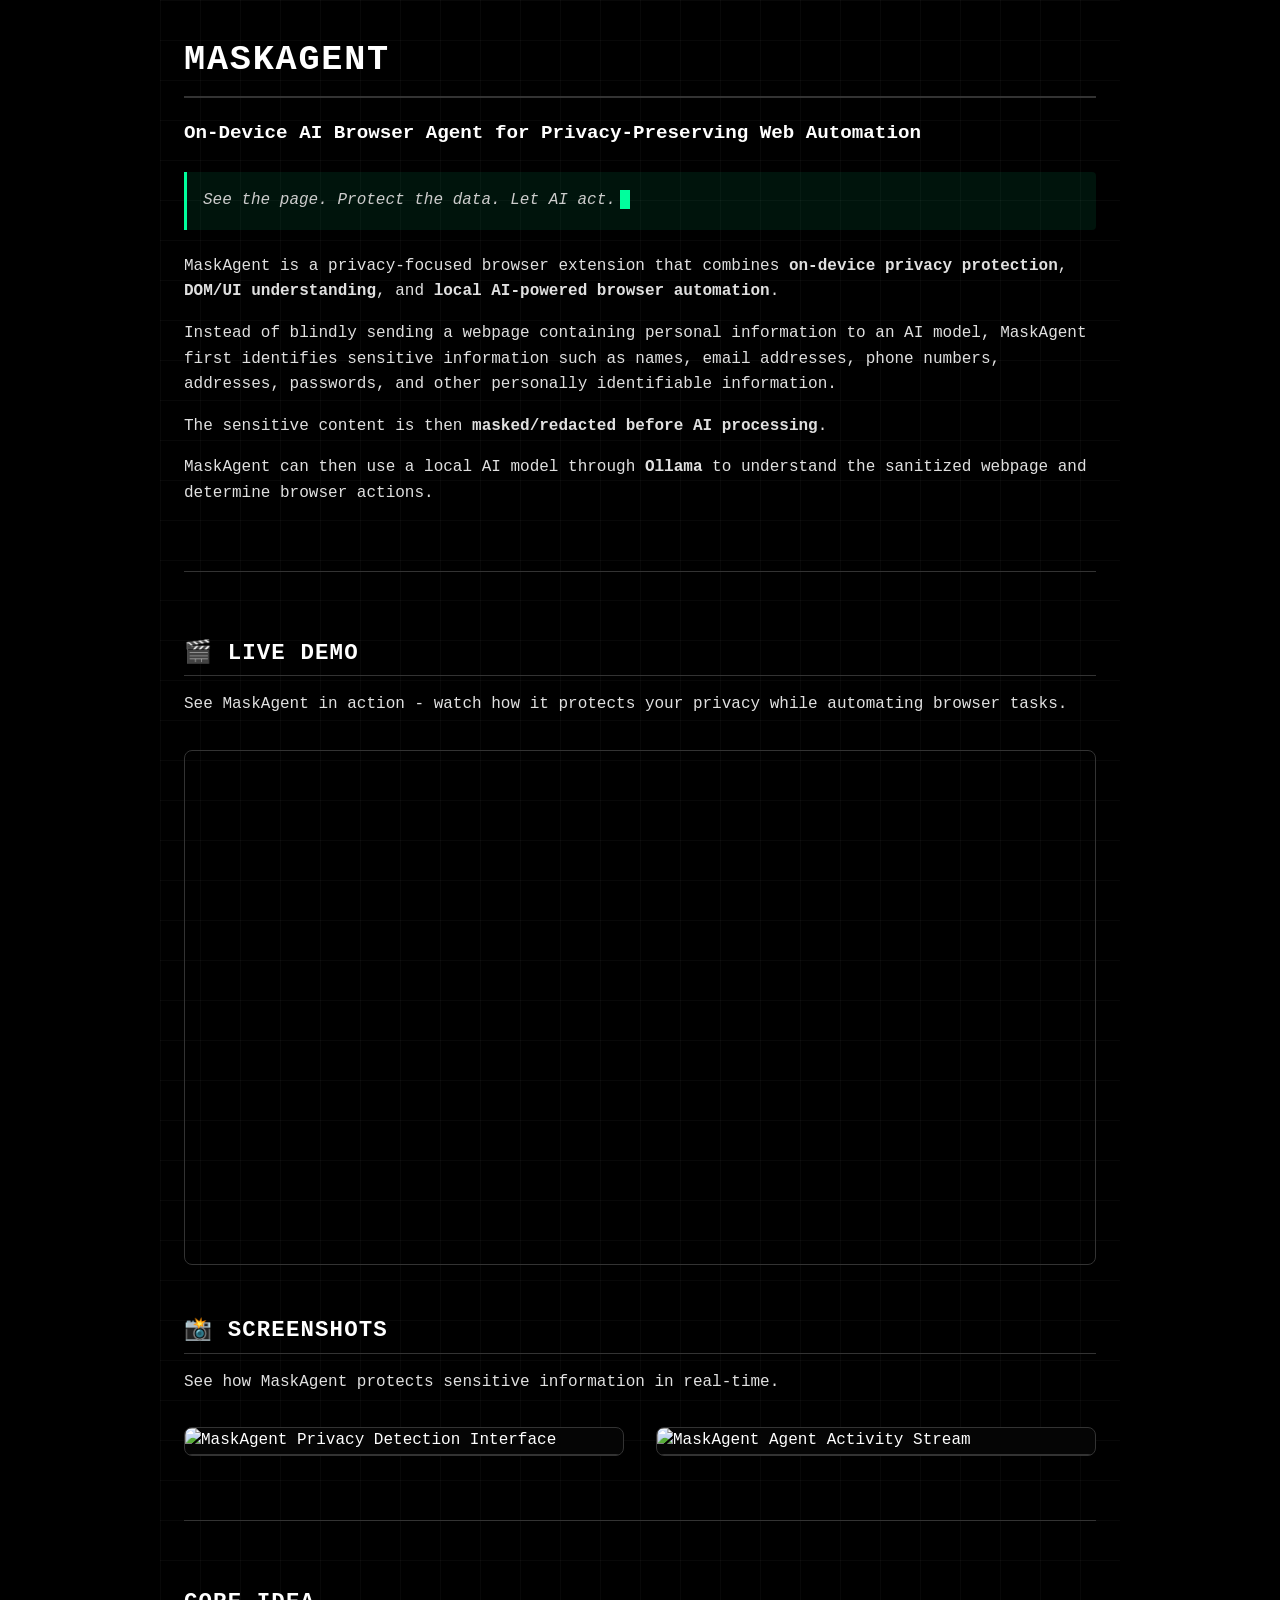
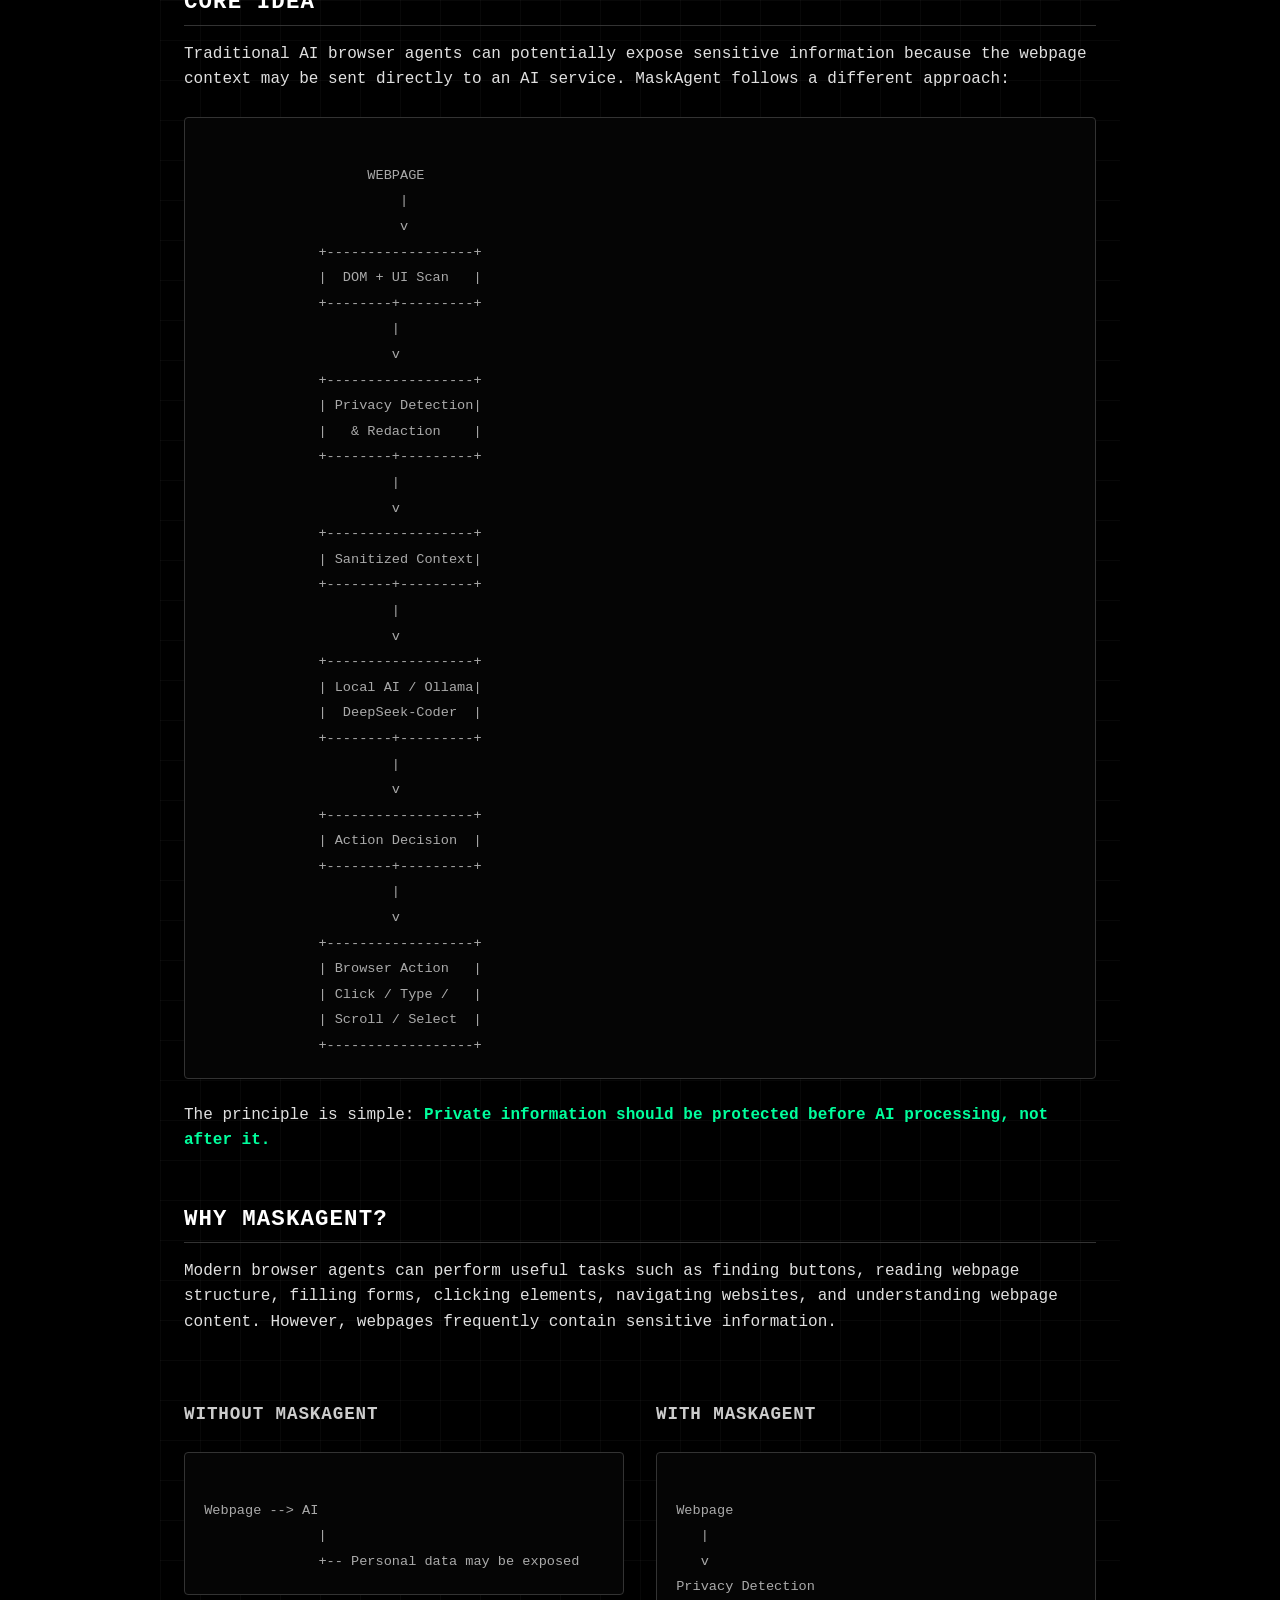
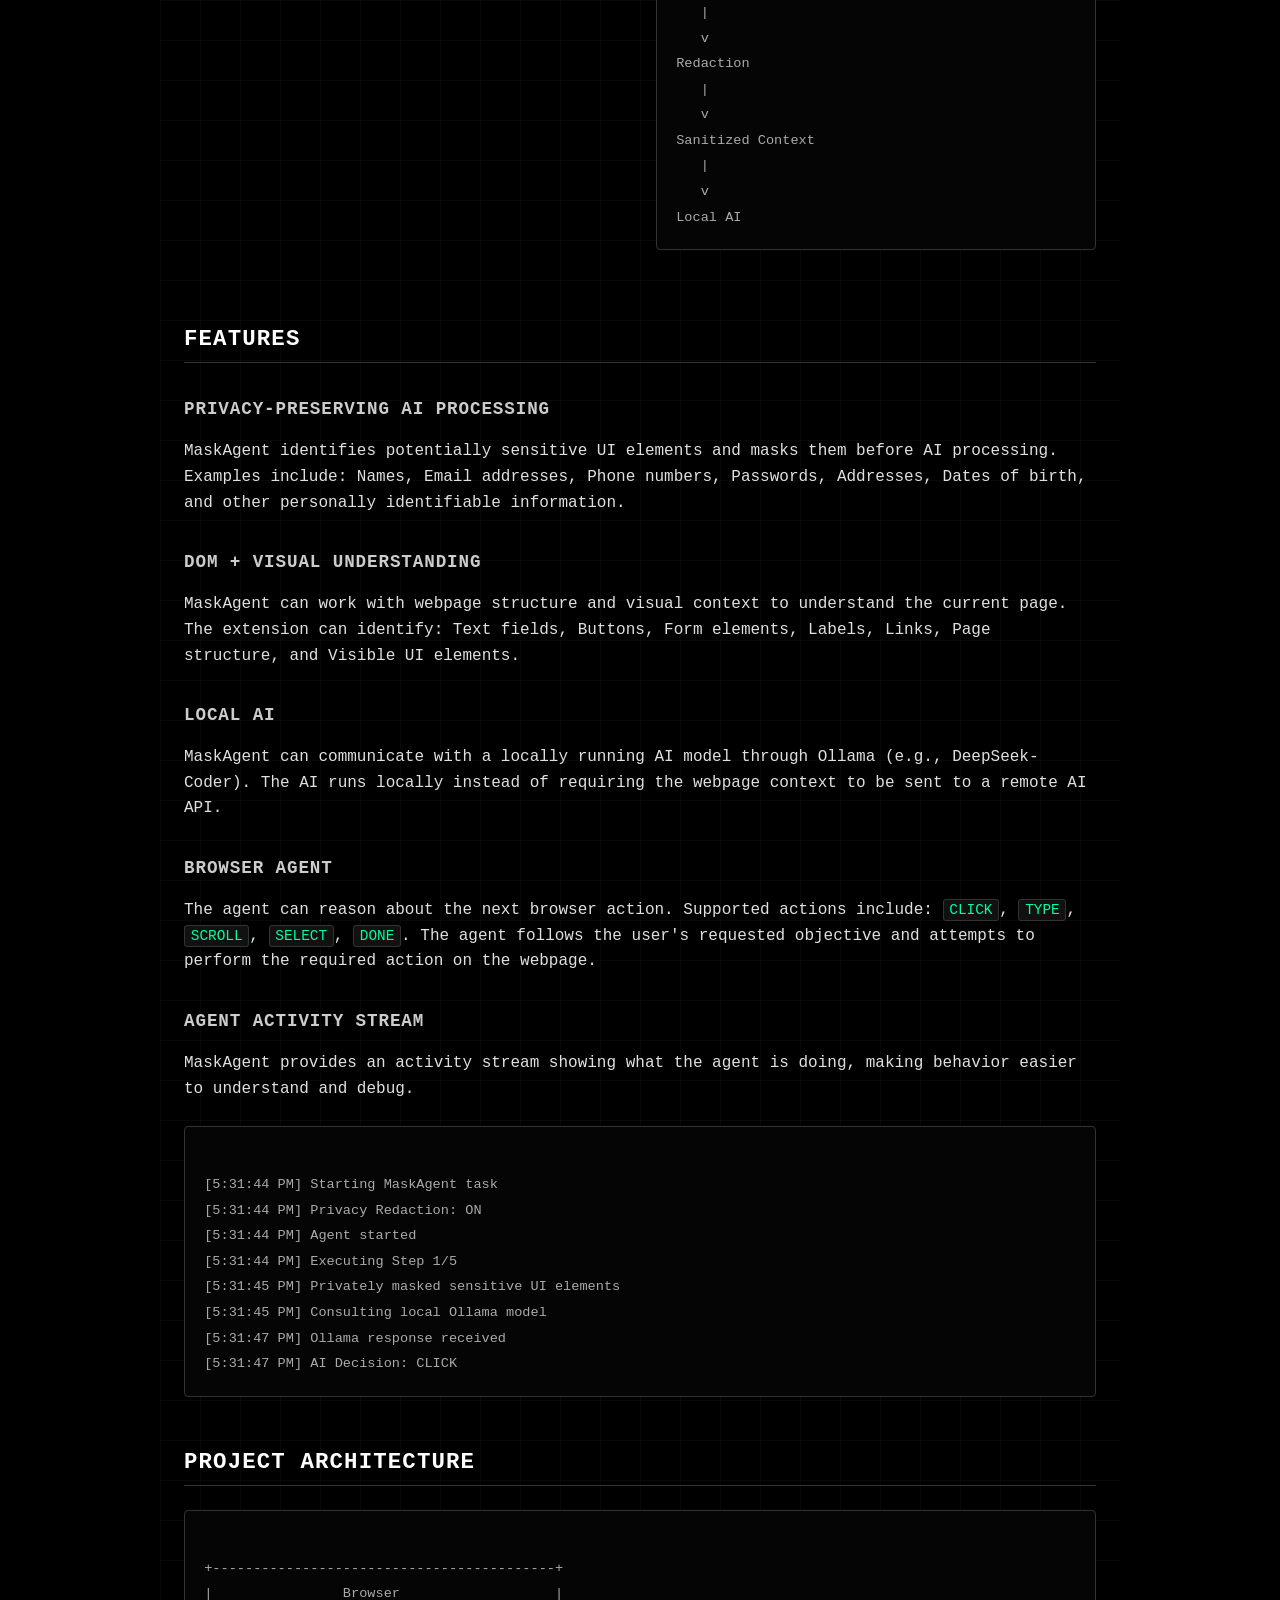
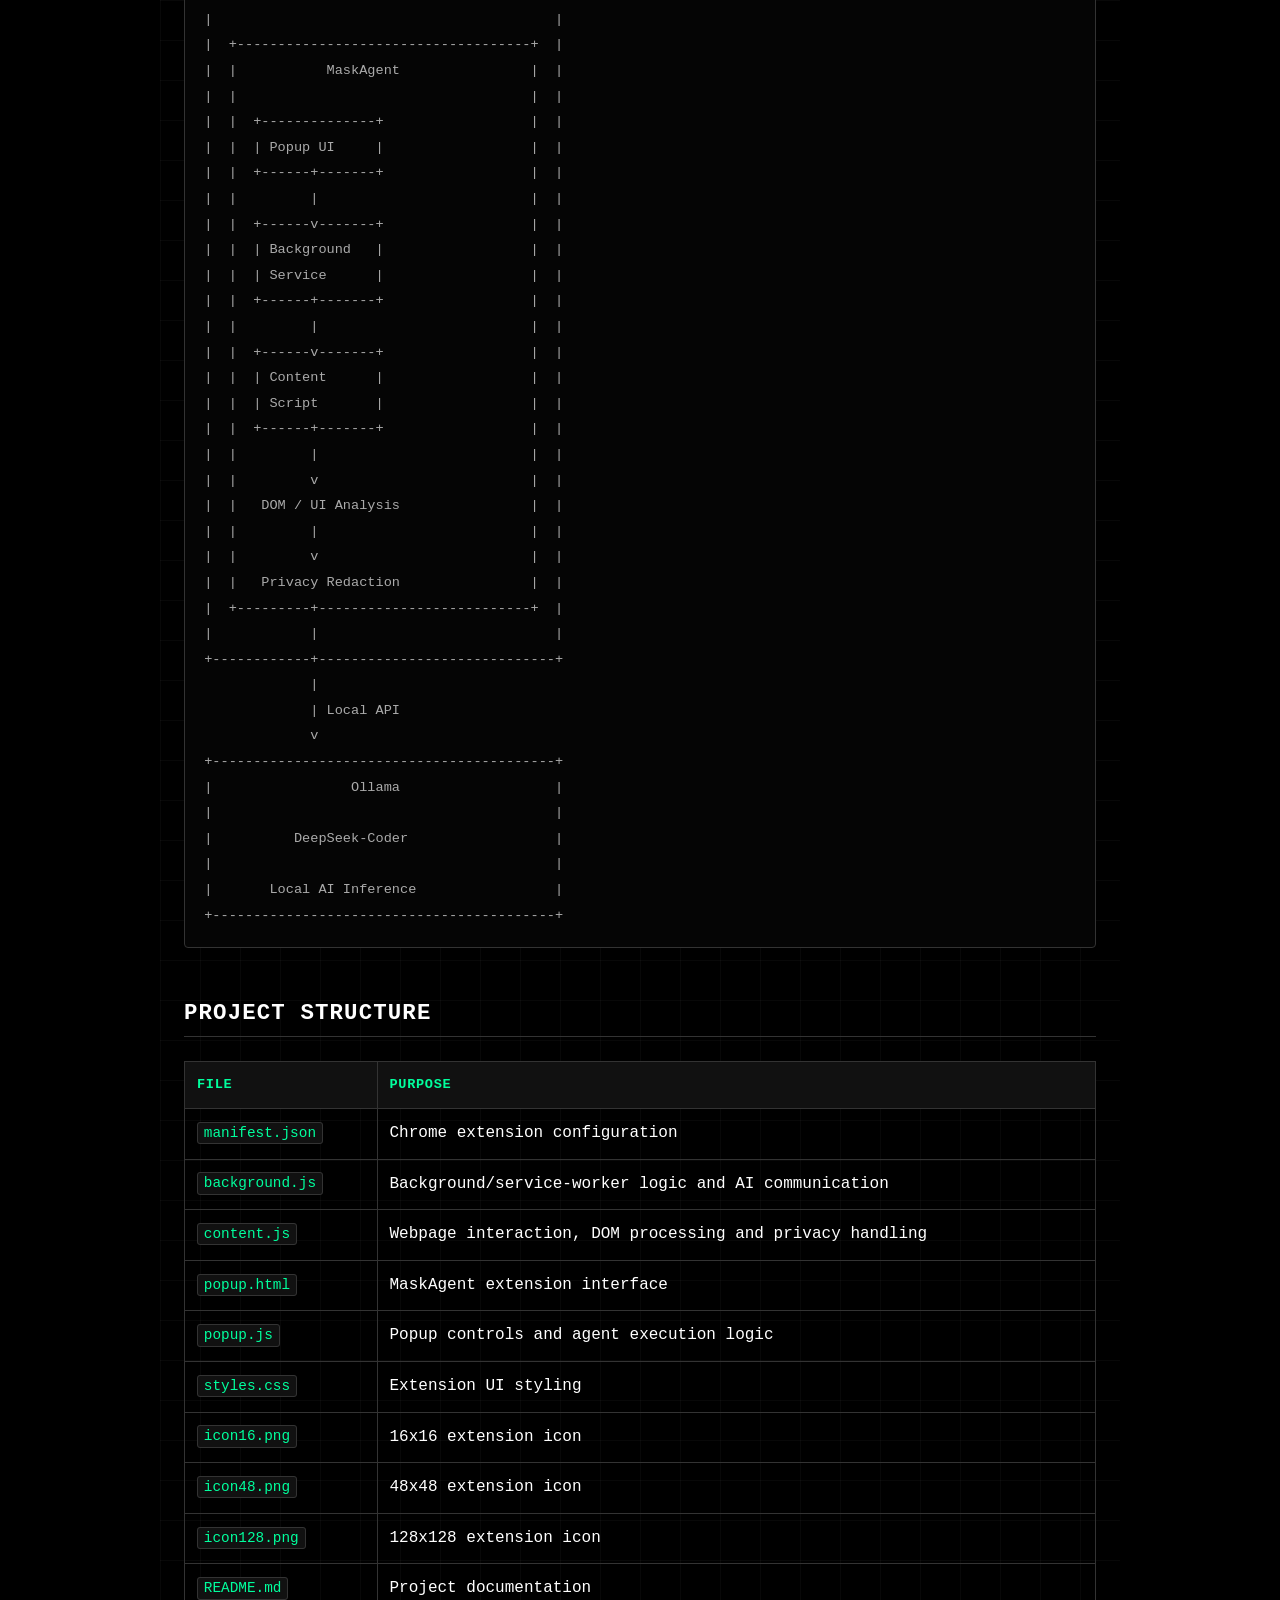
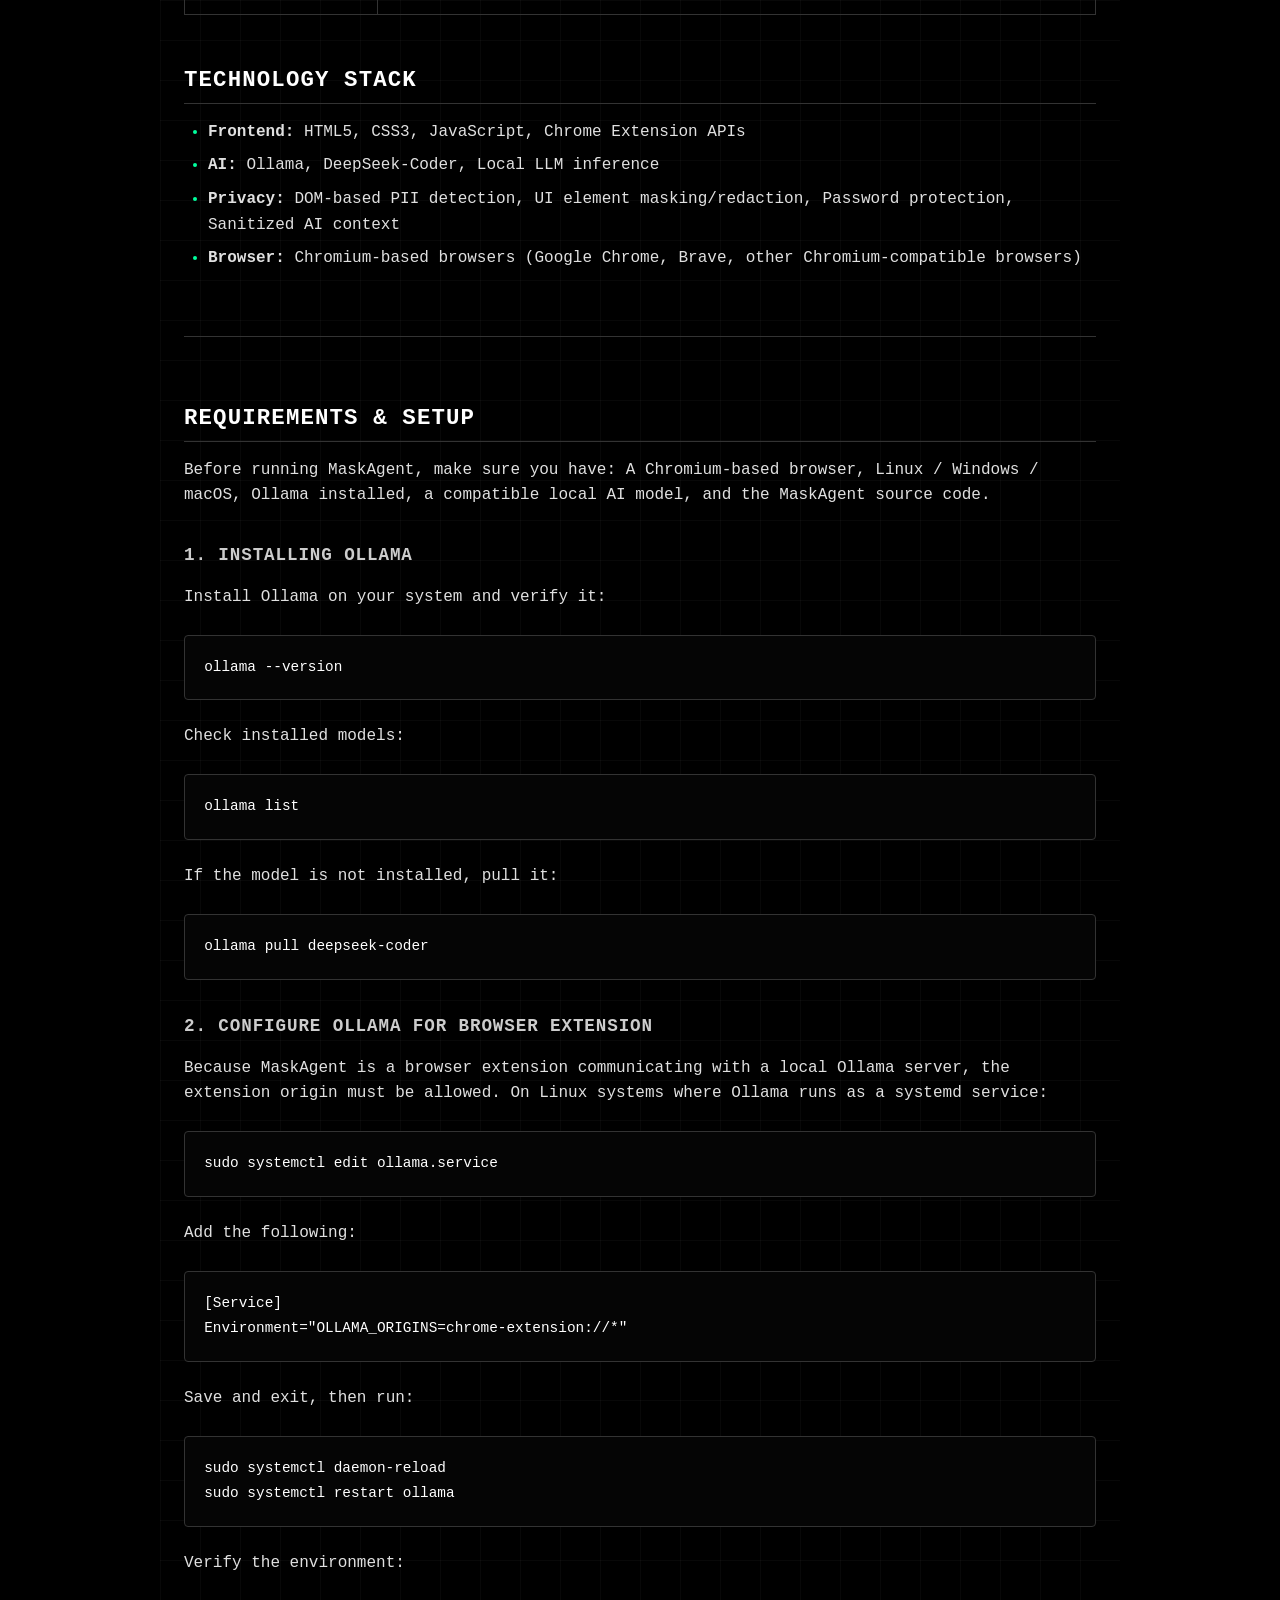
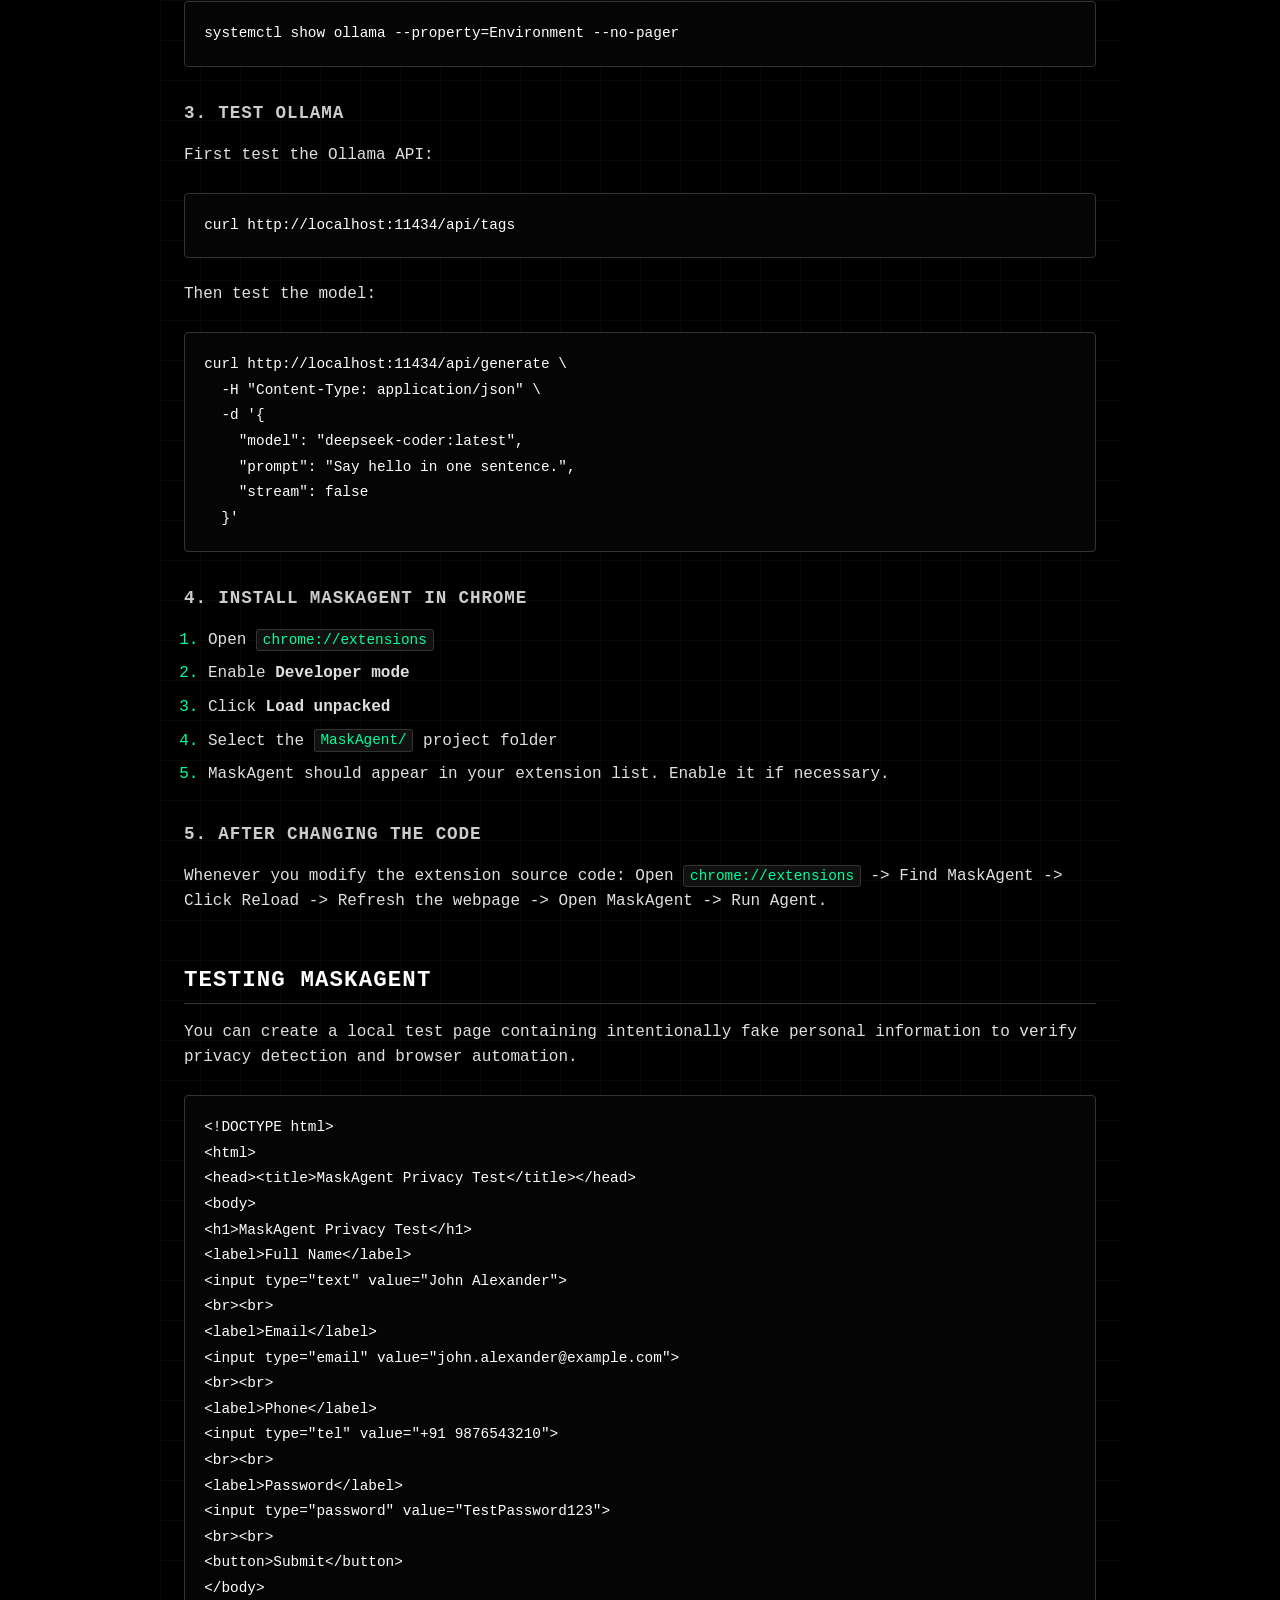
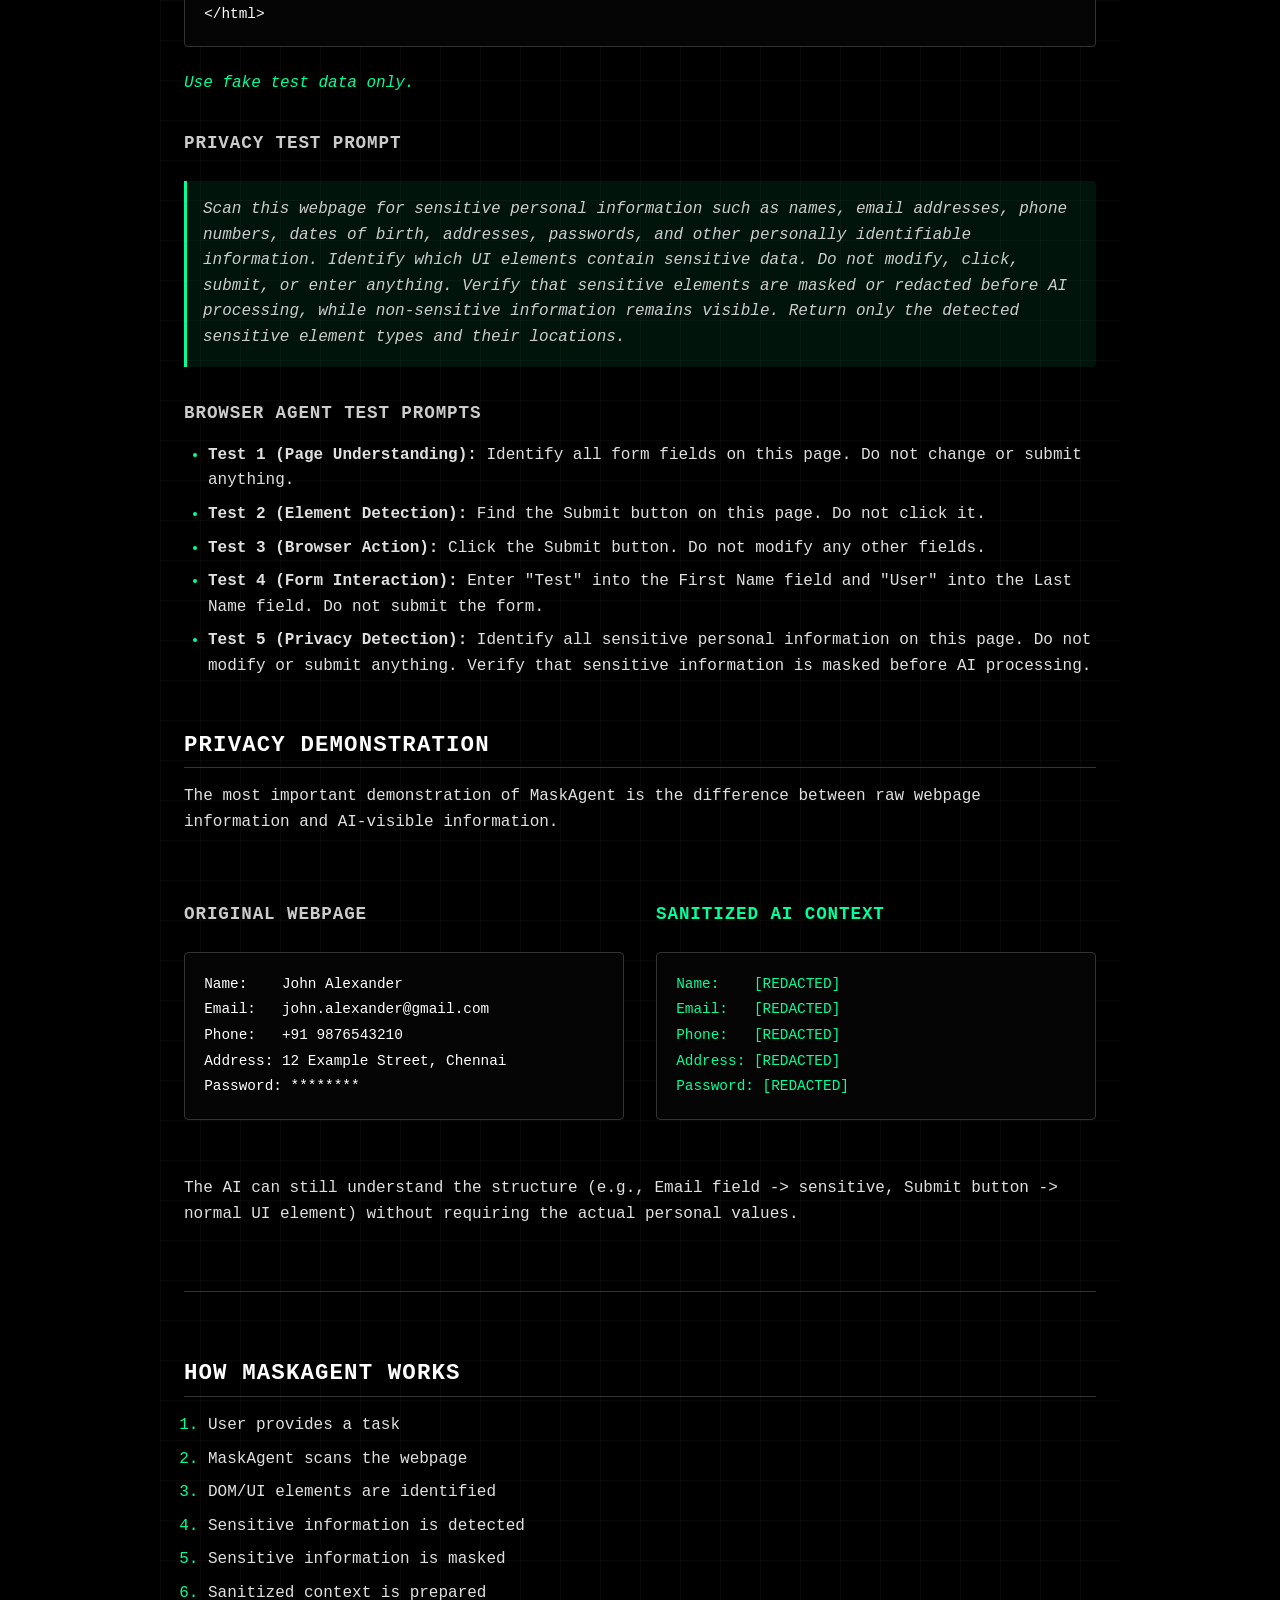
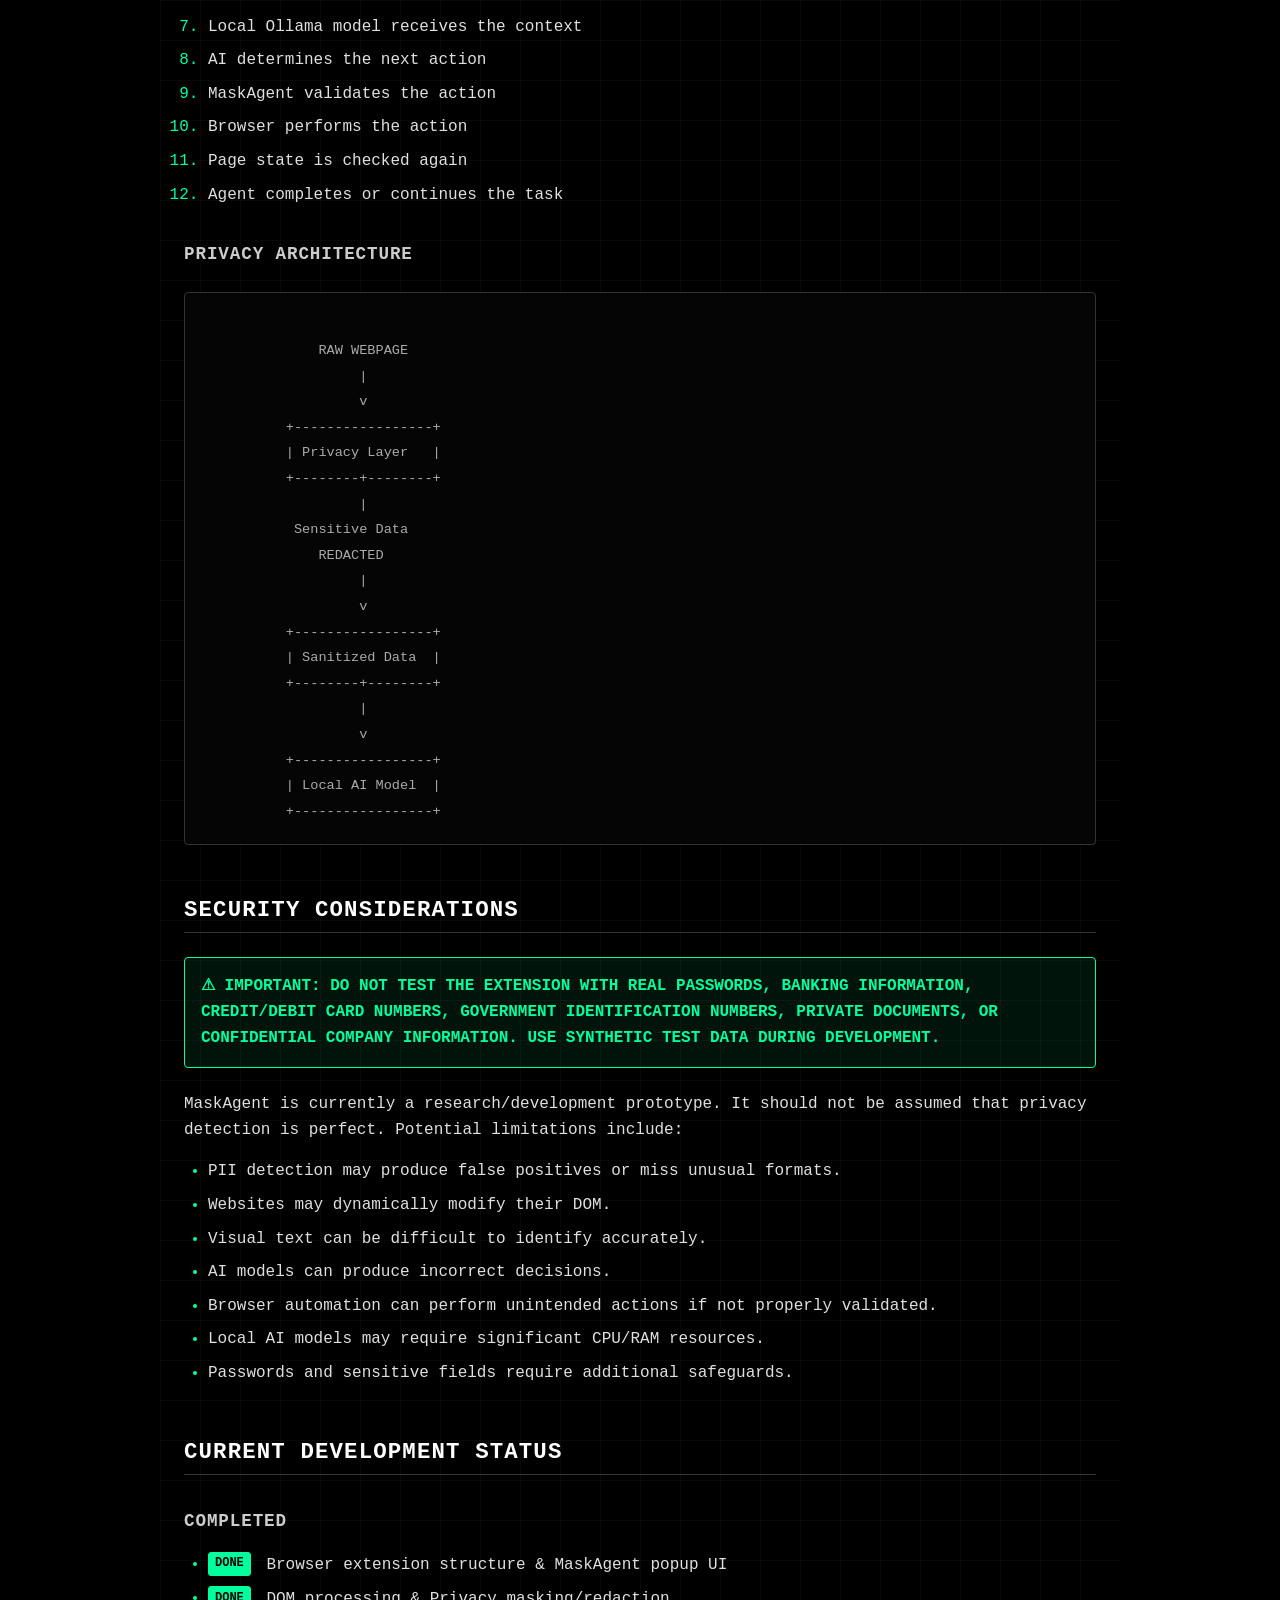
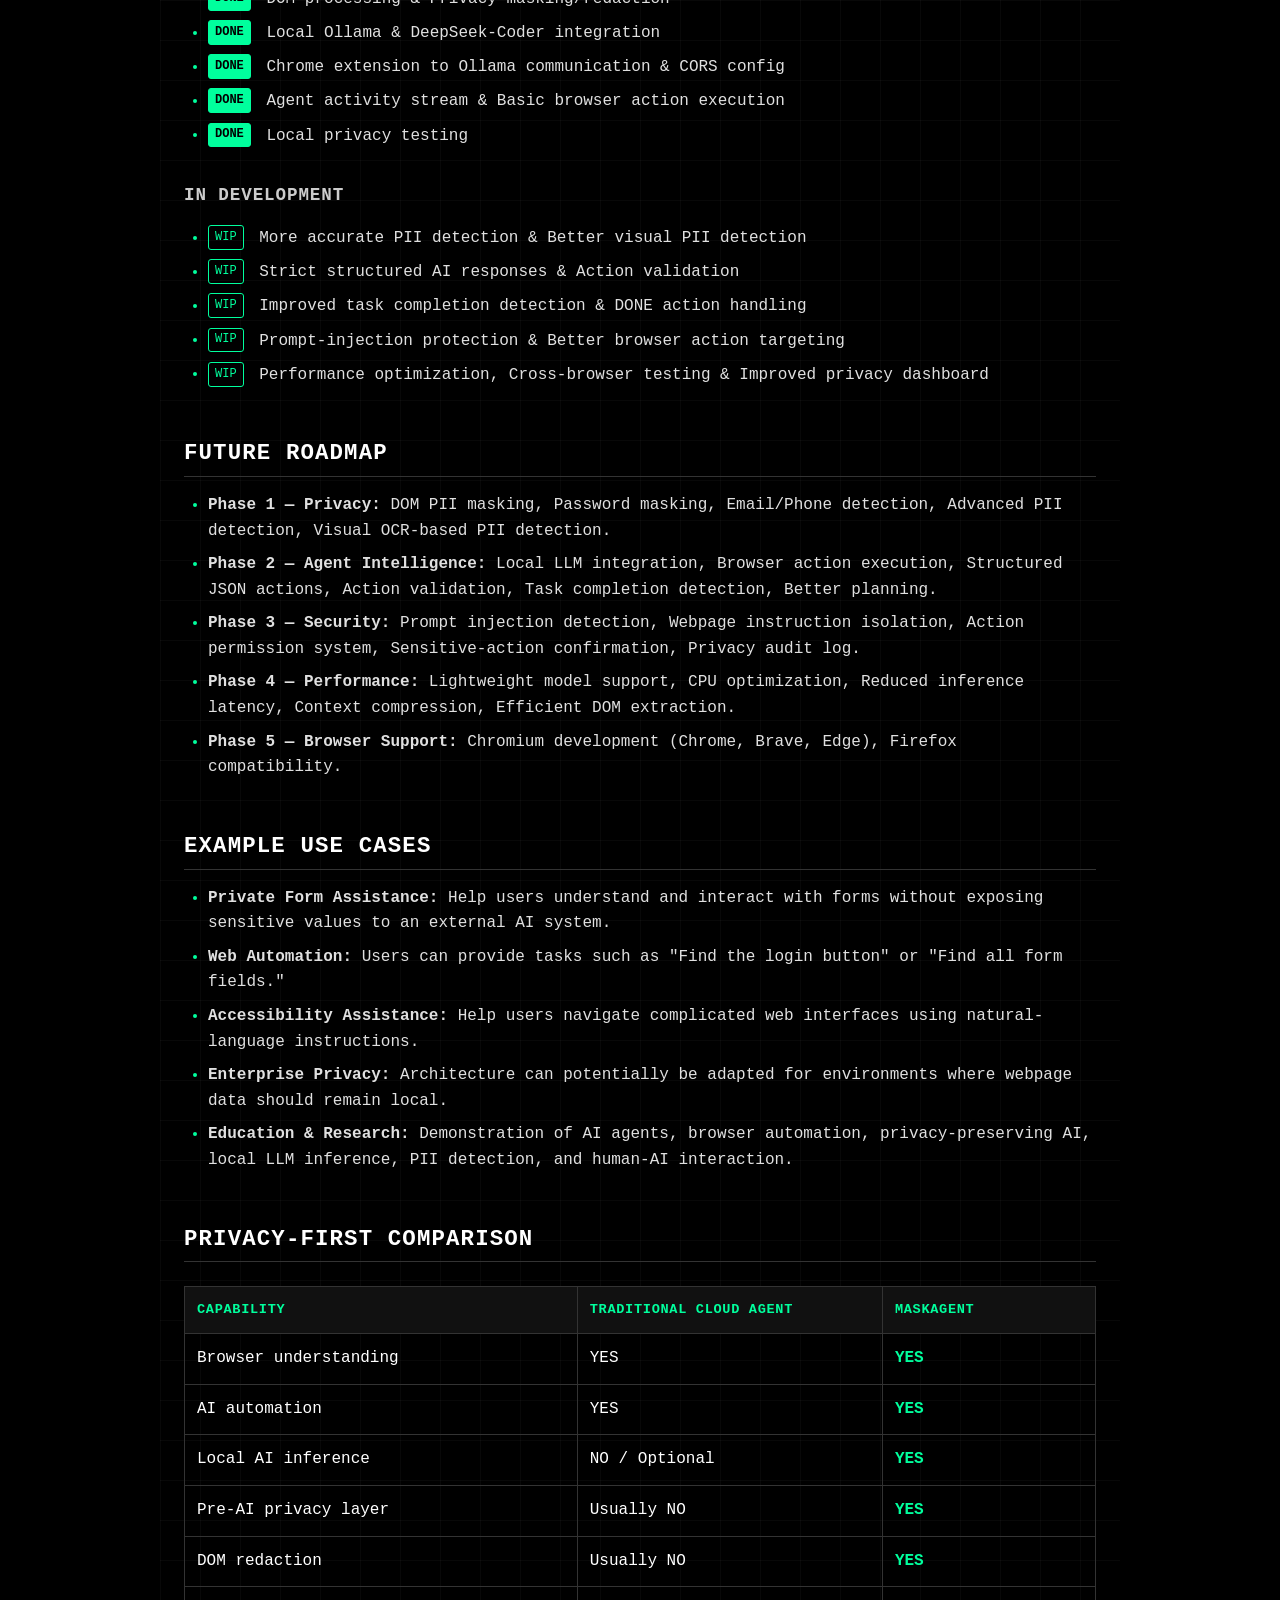
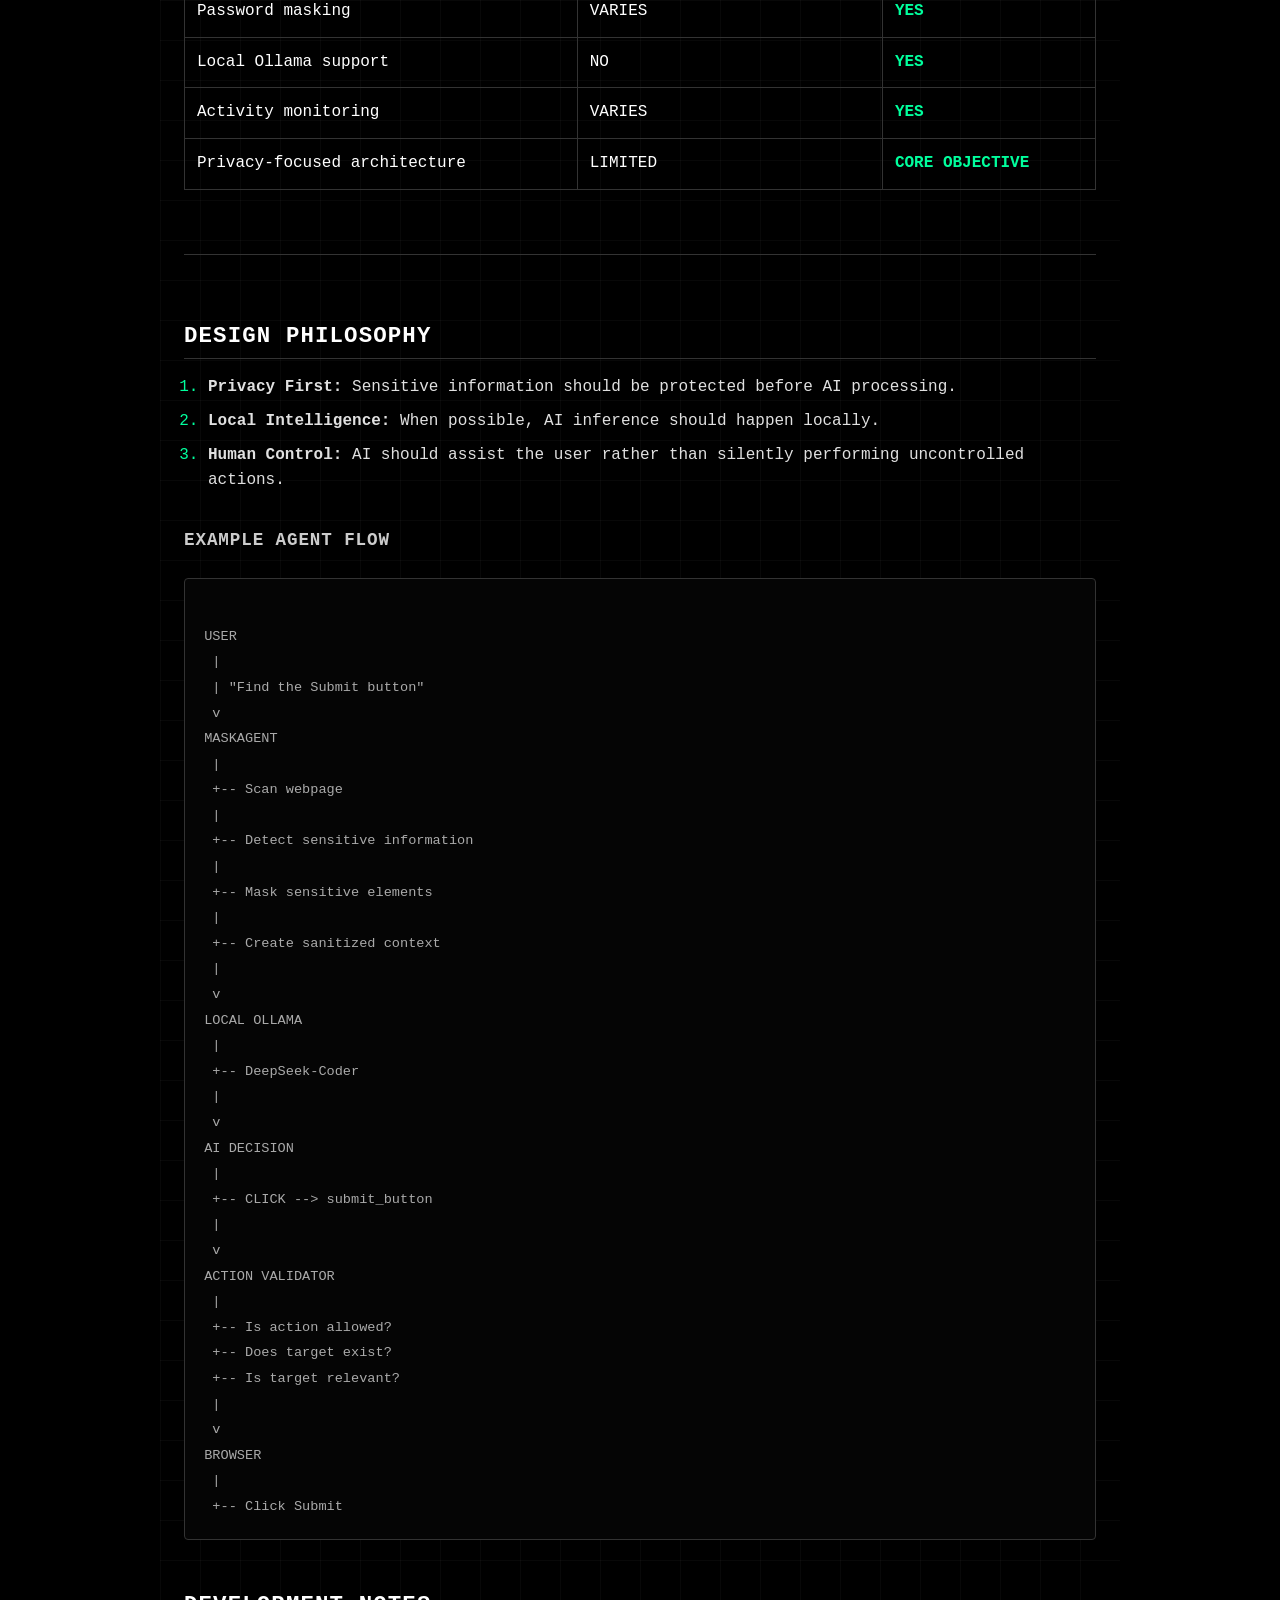
==== index.html @ 1f57fc27 "Change 'Hello World' to 'Goodbye World'" ====
<!DOCTYPE html>
<html lang="en">
<head>
    <meta charset="UTF-8">
    <meta name="viewport" content="width=device-width, initial-scale=1.0">
    <title>MaskAgent | On-Device AI Browser Agent</title>
    <style>
        :root {
            --bg: #000000;
            --fg: #ffffff;
            --accent: #00ff9d;
            --accent-dim: rgba(0, 255, 157, 0.08);
            --border: #333333;
            --font-mono: 'SF Mono', 'Fira Code', 'Consolas', 'Courier New', monospace;
        }
        
        * {
            box-sizing: border-box;
        }
        
        html {
            scroll-behavior: smooth;
        }
        
        body {
            background-color: var(--bg);
            color: var(--fg);
            font-family: var(--font-mono);
            line-height: 1.6;
            max-width: 960px;
            margin: 0 auto;
            padding: 2rem 1.5rem;
            font-size: 16px;
            opacity: 0;
            animation: pageLoad 0.8s ease-out forwards;
        }

        @keyframes pageLoad {
            from { opacity: 0; transform: translateY(10px); }
            to { opacity: 1; transform: translateY(0); }
        }

        .reveal {
            opacity: 0;
            transform: translateY(24px);
            transition: opacity 0.6s ease-out, transform 0.6s ease-out;
        }
        .reveal.active {
            opacity: 1;
            transform: translateY(0);
        }

        h1, h2, h3, h4 {
            text-transform: uppercase;
            letter-spacing: 0.05em;
            margin-top: 3rem;
            margin-bottom: 1rem;
            transition: color 0.3s ease, text-shadow 0.3s ease;
        }
        
        h1 {
            font-size: 2.2rem;
            border-bottom: 2px solid var(--border);
            padding-bottom: 0.5rem;
            margin-top: 0;
        }
        h1:hover {
            color: var(--accent);
            text-shadow: 0 0 12px var(--accent-dim);
            border-bottom-color: var(--accent);
        }

        h2 {
            font-size: 1.4rem;
            border-bottom: 1px solid var(--border);
            padding-bottom: 0.25rem;
        }
        h2:hover {
            color: var(--accent);
            border-bottom-color: var(--accent);
        }

        h3 {
            font-size: 1.1rem;
            margin-top: 2rem;
            color: #cccccc;
        }

        p {
            margin-bottom: 1rem;
            color: #e0e0e0;
        }

        a {
            color: var(--fg);
            text-decoration: underline;
            text-underline-offset: 4px;
            transition: all 0.2s ease;
        }
        a:hover {
            color: var(--accent);
            background-color: transparent;
            text-shadow: 0 0 8px var(--accent);
        }

        code {
            background-color: #111;
            color: var(--accent);
            padding: 0.15em 0.4em;
            font-size: 0.9em;
            font-family: var(--font-mono);
            border: 1px solid var(--border);
            border-radius: 3px;
            transition: all 0.2s ease;
        }
        code:hover {
            border-color: var(--accent);
            box-shadow: 0 0 8px var(--accent-dim);
        }

        pre {
            background-color: #050505;
            border: 1px solid var(--border);
            padding: 1.2rem;
            overflow-x: auto;
            margin: 1.5rem 0;
            border-radius: 4px;
            transition: all 0.3s ease;
            position: relative;
        }
        pre:hover {
            border-color: var(--accent);
            box-shadow: 0 0 20px var(--accent-dim);
        }
        pre code {
            background-color: transparent;
            color: var(--fg);
            padding: 0;
            font-size: 0.9em;
            border: none;
        }
        pre code:hover {
            box-shadow: none;
            border: none;
        }

        blockquote {
            border-left: 3px solid var(--accent);
            padding-left: 1rem;
            margin: 1.5rem 0;
            font-style: italic;
            color: #cccccc;
            background: var(--accent-dim);
            padding: 1rem;
            border-radius: 0 4px 4px 0;
        }

        table {
            width: 100%;
            border-collapse: collapse;
            margin: 1.5rem 0;
        }
        th, td {
            border: 1px solid var(--border);
            padding: 0.75rem;
            text-align: left;
            transition: background-color 0.2s ease;
        }
        th {
            background-color: #111;
            color: var(--accent);
            font-weight: bold;
            text-transform: uppercase;
            font-size: 0.85rem;
            letter-spacing: 0.05em;
        }
        tr:hover td {
            background-color: var(--accent-dim);
        }

        ul, ol {
            padding-left: 1.5rem;
            margin-bottom: 1rem;
        }
        li {
            margin-bottom: 0.5rem;
            color: #e0e0e0;
        }
        li::marker {
            color: var(--accent);
        }

        hr {
            border: 0;
            border-top: 1px solid var(--border);
            margin: 4rem 0;
            position: relative;
        }
        hr::after {
            content: '◆';
            position: absolute;
            left: 50%;
            top: 50%;
            transform: translate(-50%, -50%);
            background-color: var(--bg);
            padding: 0 1rem;
            color: var(--accent);
            font-size: 0.8rem;
        }

        .ascii-art {
            white-space: pre;
            font-size: 0.85rem;
            line-height: 1.3;
            overflow-x: auto;
            color: #aaaaaa;
        }
        pre:hover .ascii-art {
            color: var(--fg);
        }

        .tag {
            display: inline-block;
            border: 1px solid var(--border);
            padding: 0.15em 0.5em;
            font-size: 0.75em;
            margin-right: 0.5em;
            text-transform: uppercase;
            vertical-align: middle;
            border-radius: 3px;
            transition: all 0.2s ease;
        }
        .tag-done {
            background-color: var(--accent);
            color: var(--bg);
            border-color: var(--accent);
            font-weight: bold;
        }
        .tag-wip {
            background-color: transparent;
            color: var(--accent);
            border-color: var(--accent);
        }
        .tag:hover {
            transform: translateY(-2px);
            box-shadow: 0 4px 12px var(--accent-dim);
        }

        .warning-box {
            border: 1px solid var(--accent);
            background-color: var(--accent-dim);
            color: var(--accent);
            padding: 1rem;
            margin: 1.5rem 0;
            text-transform: uppercase;
            font-weight: bold;
            border-radius: 4px;
            animation: pulse-border 3s infinite;
        }

        @keyframes pulse-border {
            0%, 100% { box-shadow: 0 0 5px var(--accent-dim); }
            50% { box-shadow: 0 0 15px var(--accent-dim); }
        }

        .cursor {
            display: inline-block;
            width: 10px;
            height: 1.2em;
            background-color: var(--accent);
            animation: blink 1s step-end infinite;
            vertical-align: text-bottom;
            margin-left: 4px;
        }

        @keyframes blink {
            0%, 100% { opacity: 1; }
            50% { opacity: 0; }
        }

        body::before {
            content: "";
            position: fixed;
            top: 0;
            left: 0;
            width: 100%;
            height: 100%;
            background-image: 
                linear-gradient(rgba(255, 255, 255, 0.03) 1px, transparent 1px),
                linear-gradient(90deg, rgba(255, 255, 255, 0.03) 1px, transparent 1px);
            background-size: 40px 40px;
            pointer-events: none;
            z-index: -1;
        }

        /* Demo Section Styles */
        .demo-container {
            margin: 2rem 0;
        }
        
        .screenshot-grid {
            display: grid;
            grid-template-columns: repeat(auto-fit, minmax(300px, 1fr));
            gap: 2rem;
            margin: 2rem 0;
        }
        
        .screenshot-item {
            border: 1px solid var(--border);
            border-radius: 8px;
            overflow: hidden;
            transition: all 0.3s ease;
            background: #050505;
        }
        
        .screenshot-item:hover {
            border-color: var(--accent);
            box-shadow: 0 0 30px var(--accent-dim);
            transform: translateY(-4px);
        }
        
        .screenshot-item img {
            width: 100%;
            height: auto;
            display: block;
            border-bottom: 1px solid var(--border);
        }
        
        .screenshot-caption {
            padding: 1rem;
            text-align: center;
            font-size: 0.9rem;
            color: #888;
        }
        
        .video-container {
            position: relative;
            padding-bottom: 56.25%;
            height: 0;
            overflow: hidden;
            border: 1px solid var(--border);
            border-radius: 8px;
            margin: 2rem 0;
            transition: all 0.3s ease;
        }
        
        .video-container:hover {
            border-color: var(--accent);
            box-shadow: 0 0 30px var(--accent-dim);
        }
        
        .video-container iframe {
            position: absolute;
            top: 0;
            left: 0;
            width: 100%;
            height: 100%;
            border: none;
        }
        
        .demo-label {
            display: inline-block;
            background: var(--accent);
            color: var(--bg);
            padding: 0.25rem 0.75rem;
            font-size: 0.8rem;
            font-weight: bold;
            border-radius: 4px;
            margin-bottom: 1rem;
            text-transform: uppercase;
        }
    </style>
</head>
<body>

    <header class="reveal">
        <h1>MaskAgent</h1>
        <p style="font-size: 1.2rem; font-weight: bold; color: var(--fg);">On-Device AI Browser Agent for Privacy-Preserving Web Automation</p>
        <blockquote>
            See the page. Protect the data. Let AI act.<span class="cursor"></span>
        </blockquote>
        <p>MaskAgent is a privacy-focused browser extension that combines <strong>on-device privacy protection</strong>, <strong>DOM/UI understanding</strong>, and <strong>local AI-powered browser automation</strong>.</p>
        <p>Instead of blindly sending a webpage containing personal information to an AI model, MaskAgent first identifies sensitive information such as names, email addresses, phone numbers, addresses, passwords, and other personally identifiable information.</p>
        <p>The sensitive content is then <strong>masked/redacted before AI processing</strong>.</p>
        <p>MaskAgent can then use a local AI model through <strong>Ollama</strong> to understand the sanitized webpage and determine browser actions.</p>
    </header>

    <hr>

    <section id="demo" class="reveal">
        <h2>🎬 Live Demo</h2>
        <p>See MaskAgent in action - watch how it protects your privacy while automating browser tasks.</p>
        
        <div class="video-container">
            <iframe 
                src="https://www.youtube.com/embed/jCiSNUajwM0" 
                title="MaskAgent Demo Video" 
                allow="accelerometer; autoplay; clipboard-write; encrypted-media; gyroscope; picture-in-picture" 
                allowfullscreen>
            </iframe>
        </div>
    </section>

    <section id="screenshots" class="reveal">
        <h2>📸 Screenshots</h2>
        <p>See how MaskAgent protects sensitive information in real-time.</p>
        
        <div class="screenshot-grid">
            <div class="screenshot-item">
                <img src="https://raw.githubusercontent.com/bhuvanesh-m-dev/maskagent/refs/heads/main/img/1-Screenshot%20from%202026-08-23%2017-13-22.png" alt="MaskAgent Privacy Detection Interface">
               
            </div>
            
            <div class="screenshot-item">
                <img src="https://raw.githubusercontent.com/bhuvanesh-m-dev/maskagent/refs/heads/main/img/2-Screenshot%20from%202026-08-23%2017-18-08.png" alt="MaskAgent Agent Activity Stream">
                
            </div>
        </div>
    </section>

    <hr>

    <section id="core-idea" class="reveal">
        <h2>Core Idea</h2>
        <p>Traditional AI browser agents can potentially expose sensitive information because the webpage context may be sent directly to an AI service. MaskAgent follows a different approach:</p>
<pre><code class="ascii-art">
                    WEBPAGE
                        |
                        v
              +------------------+
              |  DOM + UI Scan   |
              +--------+---------+
                       |
                       v
              +------------------+
              | Privacy Detection|
              |   & Redaction    |
              +--------+---------+
                       |
                       v
              +------------------+
              | Sanitized Context|
              +--------+---------+
                       |
                       v
              +------------------+
              | Local AI / Ollama|
              |  DeepSeek-Coder  |
              +--------+---------+
                       |
                       v
              +------------------+
              | Action Decision  |
              +--------+---------+
                       |
                       v
              +------------------+
              | Browser Action   |
              | Click / Type /   |
              | Scroll / Select  |
              +------------------+
</code></pre>
        <p>The principle is simple: <strong style="color: var(--accent);">Private information should be protected before AI processing, not after it.</strong></p>
    </section>

    <section id="why-maskagent" class="reveal">
        <h2>Why MaskAgent?</h2>
        <p>Modern browser agents can perform useful tasks such as finding buttons, reading webpage structure, filling forms, clicking elements, navigating websites, and understanding webpage content. However, webpages frequently contain sensitive information.</p>
        
        <div style="display: flex; flex-wrap: wrap; gap: 2rem; margin: 2rem 0;">
            <div style="flex: 1; min-width: 300px;">
                <h3>Without MaskAgent</h3>
<pre><code class="ascii-art">
Webpage --> AI
              |
              +-- Personal data may be exposed
</code></pre>
            </div>
            <div style="flex: 1; min-width: 300px;">
                <h3>With MaskAgent</h3>
<pre><code class="ascii-art">
Webpage
   |
   v
Privacy Detection
   |
   v
Redaction
   |
   v
Sanitized Context
   |
   v
Local AI
</code></pre>
            </div>
        </div>
    </section>

    <section id="features" class="reveal">
        <h2>Features</h2>
        
        <h3>Privacy-Preserving AI Processing</h3>
        <p>MaskAgent identifies potentially sensitive UI elements and masks them before AI processing. Examples include: Names, Email addresses, Phone numbers, Passwords, Addresses, Dates of birth, and other personally identifiable information.</p>

        <h3>DOM + Visual Understanding</h3>
        <p>MaskAgent can work with webpage structure and visual context to understand the current page. The extension can identify: Text fields, Buttons, Form elements, Labels, Links, Page structure, and Visible UI elements.</p>

        <h3>Local AI</h3>
        <p>MaskAgent can communicate with a locally running AI model through Ollama (e.g., DeepSeek-Coder). The AI runs locally instead of requiring the webpage context to be sent to a remote AI API.</p>

        <h3>Browser Agent</h3>
        <p>The agent can reason about the next browser action. Supported actions include: <code>CLICK</code>, <code>TYPE</code>, <code>SCROLL</code>, <code>SELECT</code>, <code>DONE</code>. The agent follows the user's requested objective and attempts to perform the required action on the webpage.</p>

        <h3>Agent Activity Stream</h3>
        <p>MaskAgent provides an activity stream showing what the agent is doing, making behavior easier to understand and debug.</p>
<pre><code class="ascii-art">
[5:31:44 PM] Starting MaskAgent task
[5:31:44 PM] Privacy Redaction: ON
[5:31:44 PM] Agent started
[5:31:44 PM] Executing Step 1/5
[5:31:45 PM] Privately masked sensitive UI elements
[5:31:45 PM] Consulting local Ollama model
[5:31:47 PM] Ollama response received
[5:31:47 PM] AI Decision: CLICK
</code></pre>
    </section>

    <section id="architecture" class="reveal">
        <h2>Project Architecture</h2>
<pre><code class="ascii-art">
+------------------------------------------+
|                Browser                   |
|                                          |
|  +------------------------------------+  |
|  |           MaskAgent                |  |
|  |                                    |  |
|  |  +--------------+                  |  |
|  |  | Popup UI     |                  |  |
|  |  +------+-------+                  |  |
|  |         |                          |  |
|  |  +------v-------+                  |  |
|  |  | Background   |                  |  |
|  |  | Service      |                  |  |
|  |  +------+-------+                  |  |
|  |         |                          |  |
|  |  +------v-------+                  |  |
|  |  | Content      |                  |  |
|  |  | Script       |                  |  |
|  |  +------+-------+                  |  |
|  |         |                          |  |
|  |         v                          |  |
|  |   DOM / UI Analysis                |  |
|  |         |                          |  |
|  |         v                          |  |
|  |   Privacy Redaction                |  |
|  +---------+--------------------------+  |
|            |                             |
+------------+-----------------------------+
             |
             | Local API
             v
+------------------------------------------+
|                 Ollama                   |
|                                          |
|          DeepSeek-Coder                  |
|                                          |
|       Local AI Inference                 |
+------------------------------------------+
</code></pre>
    </section>

    <section id="structure" class="reveal">
        <h2>Project Structure</h2>
        <table>
            <thead>
                <tr>
                    <th>File</th>
                    <th>Purpose</th>
                </tr>
            </thead>
            <tbody>
                <tr><td><code>manifest.json</code></td><td>Chrome extension configuration</td></tr>
                <tr><td><code>background.js</code></td><td>Background/service-worker logic and AI communication</td></tr>
                <tr><td><code>content.js</code></td><td>Webpage interaction, DOM processing and privacy handling</td></tr>
                <tr><td><code>popup.html</code></td><td>MaskAgent extension interface</td></tr>
                <tr><td><code>popup.js</code></td><td>Popup controls and agent execution logic</td></tr>
                <tr><td><code>styles.css</code></td><td>Extension UI styling</td></tr>
                <tr><td><code>icon16.png</code></td><td>16x16 extension icon</td></tr>
                <tr><td><code>icon48.png</code></td><td>48x48 extension icon</td></tr>
                <tr><td><code>icon128.png</code></td><td>128x128 extension icon</td></tr>
                <tr><td><code>README.md</code></td><td>Project documentation</td></tr>
            </tbody>
        </table>
    </section>

    <section id="tech-stack" class="reveal">
        <h2>Technology Stack</h2>
        <ul>
            <li><strong>Frontend:</strong> HTML5, CSS3, JavaScript, Chrome Extension APIs</li>
            <li><strong>AI:</strong> Ollama, DeepSeek-Coder, Local LLM inference</li>
            <li><strong>Privacy:</strong> DOM-based PII detection, UI element masking/redaction, Password protection, Sanitized AI context</li>
            <li><strong>Browser:</strong> Chromium-based browsers (Google Chrome, Brave, other Chromium-compatible browsers)</li>
        </ul>
    </section>

    <hr>

    <section id="requirements" class="reveal">
        <h2>Requirements & Setup</h2>
        <p>Before running MaskAgent, make sure you have: A Chromium-based browser, Linux / Windows / macOS, Ollama installed, a compatible local AI model, and the MaskAgent source code.</p>

        <h3>1. Installing Ollama</h3>
        <p>Install Ollama on your system and verify it:</p>
<pre><code>ollama --version</code></pre>
        <p>Check installed models:</p>
<pre><code>ollama list</code></pre>
        <p>If the model is not installed, pull it:</p>
<pre><code>ollama pull deepseek-coder</code></pre>

        <h3>2. Configure Ollama for Browser Extension</h3>
        <p>Because MaskAgent is a browser extension communicating with a local Ollama server, the extension origin must be allowed. On Linux systems where Ollama runs as a systemd service:</p>
<pre><code>sudo systemctl edit ollama.service</code></pre>
        <p>Add the following:</p>
<pre><code>[Service]
Environment="OLLAMA_ORIGINS=chrome-extension://*"</code></pre>
        <p>Save and exit, then run:</p>
<pre><code>sudo systemctl daemon-reload
sudo systemctl restart ollama</code></pre>
        <p>Verify the environment:</p>
<pre><code>systemctl show ollama --property=Environment --no-pager</code></pre>

        <h3>3. Test Ollama</h3>
        <p>First test the Ollama API:</p>
<pre><code>curl http://localhost:11434/api/tags</code></pre>
        <p>Then test the model:</p>
<pre><code>curl http://localhost:11434/api/generate \
  -H "Content-Type: application/json" \
  -d '{
    "model": "deepseek-coder:latest",
    "prompt": "Say hello in one sentence.",
    "stream": false
  }'</code></pre>

        <h3>4. Install MaskAgent in Chrome</h3>
        <ol>
            <li>Open <code>chrome://extensions</code></li>
            <li>Enable <strong>Developer mode</strong></li>
            <li>Click <strong>Load unpacked</strong></li>
            <li>Select the <code>MaskAgent/</code> project folder</li>
            <li>MaskAgent should appear in your extension list. Enable it if necessary.</li>
        </ol>

        <h3>5. After Changing the Code</h3>
        <p>Whenever you modify the extension source code: Open <code>chrome://extensions</code> -> Find MaskAgent -> Click Reload -> Refresh the webpage -> Open MaskAgent -> Run Agent.</p>
    </section>

    <section id="testing" class="reveal">
        <h2>Testing MaskAgent</h2>
        <p>You can create a local test page containing intentionally fake personal information to verify privacy detection and browser automation.</p>
<pre><code>&lt;!DOCTYPE html&gt;
&lt;html&gt;
&lt;head&gt;&lt;title&gt;MaskAgent Privacy Test&lt;/title&gt;&lt;/head&gt;
&lt;body&gt;
&lt;h1&gt;MaskAgent Privacy Test&lt;/h1&gt;
&lt;label&gt;Full Name&lt;/label&gt;
&lt;input type="text" value="John Alexander"&gt;
&lt;br&gt;&lt;br&gt;
&lt;label&gt;Email&lt;/label&gt;
&lt;input type="email" value="john.alexander@example.com"&gt;
&lt;br&gt;&lt;br&gt;
&lt;label&gt;Phone&lt;/label&gt;
&lt;input type="tel" value="+91 9876543210"&gt;
&lt;br&gt;&lt;br&gt;
&lt;label&gt;Password&lt;/label&gt;
&lt;input type="password" value="TestPassword123"&gt;
&lt;br&gt;&lt;br&gt;
&lt;button&gt;Submit&lt;/button&gt;
&lt;/body&gt;
&lt;/html&gt;</code></pre>
        <p><em style="color: var(--accent);">Use fake test data only.</em></p>

        <h3>Privacy Test Prompt</h3>
        <blockquote>Scan this webpage for sensitive personal information such as names, email addresses, phone numbers, dates of birth, addresses, passwords, and other personally identifiable information. Identify which UI elements contain sensitive data. Do not modify, click, submit, or enter anything. Verify that sensitive elements are masked or redacted before AI processing, while non-sensitive information remains visible. Return only the detected sensitive element types and their locations.</blockquote>

        <h3>Browser Agent Test Prompts</h3>
        <ul>
            <li><strong>Test 1 (Page Understanding):</strong> Identify all form fields on this page. Do not change or submit anything.</li>
            <li><strong>Test 2 (Element Detection):</strong> Find the Submit button on this page. Do not click it.</li>
            <li><strong>Test 3 (Browser Action):</strong> Click the Submit button. Do not modify any other fields.</li>
            <li><strong>Test 4 (Form Interaction):</strong> Enter "Test" into the First Name field and "User" into the Last Name field. Do not submit the form.</li>
            <li><strong>Test 5 (Privacy Detection):</strong> Identify all sensitive personal information on this page. Do not modify or submit anything. Verify that sensitive information is masked before AI processing.</li>
        </ul>
    </section>

    <section id="privacy-demo" class="reveal">
        <h2>Privacy Demonstration</h2>
        <p>The most important demonstration of MaskAgent is the difference between raw webpage information and AI-visible information.</p>
        <div style="display: flex; flex-wrap: wrap; gap: 2rem; margin: 2rem 0;">
            <div style="flex: 1; min-width: 300px;">
                <h3>Original Webpage</h3>
<pre><code>Name:    John Alexander
Email:   john.alexander@gmail.com
Phone:   +91 9876543210
Address: 12 Example Street, Chennai
Password: ********</code></pre>
            </div>
            <div style="flex: 1; min-width: 300px;">
                <h3 style="color: var(--accent);">Sanitized AI Context</h3>
<pre><code style="color: var(--accent);">Name:    [REDACTED]
Email:   [REDACTED]
Phone:   [REDACTED]
Address: [REDACTED]
Password: [REDACTED]</code></pre>
            </div>
        </div>
        <p>The AI can still understand the structure (e.g., Email field -> sensitive, Submit button -> normal UI element) without requiring the actual personal values.</p>
    </section>

    <hr>

    <section id="how-it-works" class="reveal">
        <h2>How MaskAgent Works</h2>
        <ol>
            <li>User provides a task</li>
            <li>MaskAgent scans the webpage</li>
            <li>DOM/UI elements are identified</li>
            <li>Sensitive information is detected</li>
            <li>Sensitive information is masked</li>
            <li>Sanitized context is prepared</li>
            <li>Local Ollama model receives the context</li>
            <li>AI determines the next action</li>
            <li>MaskAgent validates the action</li>
            <li>Browser performs the action</li>
            <li>Page state is checked again</li>
            <li>Agent completes or continues the task</li>
        </ol>

        <h3>Privacy Architecture</h3>
<pre><code class="ascii-art">
              RAW WEBPAGE
                   |
                   v
          +-----------------+
          | Privacy Layer   |
          +--------+--------+
                   |
           Sensitive Data
              REDACTED
                   |
                   v
          +-----------------+
          | Sanitized Data  |
          +--------+--------+
                   |
                   v
          +-----------------+
          | Local AI Model  |
          +-----------------+
</code></pre>
    </section>

    <section id="security" class="reveal">
        <h2>Security Considerations</h2>
        <div class="warning-box">
            ⚠ Important: Do not test the extension with real passwords, banking information, credit/debit card numbers, government identification numbers, private documents, or confidential company information. Use synthetic test data during development.
        </div>
        <p>MaskAgent is currently a research/development prototype. It should not be assumed that privacy detection is perfect. Potential limitations include:</p>
        <ul>
            <li>PII detection may produce false positives or miss unusual formats.</li>
            <li>Websites may dynamically modify their DOM.</li>
            <li>Visual text can be difficult to identify accurately.</li>
            <li>AI models can produce incorrect decisions.</li>
            <li>Browser automation can perform unintended actions if not properly validated.</li>
            <li>Local AI models may require significant CPU/RAM resources.</li>
            <li>Passwords and sensitive fields require additional safeguards.</li>
        </ul>
    </section>

    <section id="status" class="reveal">
        <h2>Current Development Status</h2>
        
        <h3>Completed</h3>
        <ul>
            <li><span class="tag tag-done">DONE</span> Browser extension structure & MaskAgent popup UI</li>
            <li><span class="tag tag-done">DONE</span> DOM processing & Privacy masking/redaction</li>
            <li><span class="tag tag-done">DONE</span> Local Ollama & DeepSeek-Coder integration</li>
            <li><span class="tag tag-done">DONE</span> Chrome extension to Ollama communication & CORS config</li>
            <li><span class="tag tag-done">DONE</span> Agent activity stream & Basic browser action execution</li>
            <li><span class="tag tag-done">DONE</span> Local privacy testing</li>
        </ul>

        <h3>In Development</h3>
        <ul>
            <li><span class="tag tag-wip">WIP</span> More accurate PII detection & Better visual PII detection</li>
            <li><span class="tag tag-wip">WIP</span> Strict structured AI responses & Action validation</li>
            <li><span class="tag tag-wip">WIP</span> Improved task completion detection & DONE action handling</li>
            <li><span class="tag tag-wip">WIP</span> Prompt-injection protection & Better browser action targeting</li>
            <li><span class="tag tag-wip">WIP</span> Performance optimization, Cross-browser testing & Improved privacy dashboard</li>
        </ul>
    </section>

    <section id="roadmap" class="reveal">
        <h2>Future Roadmap</h2>
        <ul>
            <li><strong>Phase 1 — Privacy:</strong> DOM PII masking, Password masking, Email/Phone detection, Advanced PII detection, Visual OCR-based PII detection.</li>
            <li><strong>Phase 2 — Agent Intelligence:</strong> Local LLM integration, Browser action execution, Structured JSON actions, Action validation, Task completion detection, Better planning.</li>
            <li><strong>Phase 3 — Security:</strong> Prompt injection detection, Webpage instruction isolation, Action permission system, Sensitive-action confirmation, Privacy audit log.</li>
            <li><strong>Phase 4 — Performance:</strong> Lightweight model support, CPU optimization, Reduced inference latency, Context compression, Efficient DOM extraction.</li>
            <li><strong>Phase 5 — Browser Support:</strong> Chromium development (Chrome, Brave, Edge), Firefox compatibility.</li>
        </ul>
    </section>

    <section id="use-cases" class="reveal">
        <h2>Example Use Cases</h2>
        <ul>
            <li><strong>Private Form Assistance:</strong> Help users understand and interact with forms without exposing sensitive values to an external AI system.</li>
            <li><strong>Web Automation:</strong> Users can provide tasks such as "Find the login button" or "Find all form fields."</li>
            <li><strong>Accessibility Assistance:</strong> Help users navigate complicated web interfaces using natural-language instructions.</li>
            <li><strong>Enterprise Privacy:</strong> Architecture can potentially be adapted for environments where webpage data should remain local.</li>
            <li><strong>Education & Research:</strong> Demonstration of AI agents, browser automation, privacy-preserving AI, local LLM inference, PII detection, and human-AI interaction.</li>
        </ul>
    </section>

    <section id="comparison" class="reveal">
        <h2>Privacy-First Comparison</h2>
        <table>
            <thead>
                <tr>
                    <th>Capability</th>
                    <th>Traditional Cloud Agent</th>
                    <th>MaskAgent</th>
                </tr>
            </thead>
            <tbody>
                <tr><td>Browser understanding</td><td>YES</td><td style="color: var(--accent); font-weight: bold;">YES</td></tr>
                <tr><td>AI automation</td><td>YES</td><td style="color: var(--accent); font-weight: bold;">YES</td></tr>
                <tr><td>Local AI inference</td><td>NO / Optional</td><td style="color: var(--accent); font-weight: bold;">YES</td></tr>
                <tr><td>Pre-AI privacy layer</td><td>Usually NO</td><td style="color: var(--accent); font-weight: bold;">YES</td></tr>
                <tr><td>DOM redaction</td><td>Usually NO</td><td style="color: var(--accent); font-weight: bold;">YES</td></tr>
                <tr><td>Password masking</td><td>VARIES</td><td style="color: var(--accent); font-weight: bold;">YES</td></tr>
                <tr><td>Local Ollama support</td><td>NO</td><td style="color: var(--accent); font-weight: bold;">YES</td></tr>
                <tr><td>Activity monitoring</td><td>VARIES</td><td style="color: var(--accent); font-weight: bold;">YES</td></tr>
                <tr><td>Privacy-focused architecture</td><td>LIMITED</td><td style="color: var(--accent); font-weight: bold;">CORE OBJECTIVE</td></tr>
            </tbody>
        </table>
    </section>

    <hr>

    <section id="philosophy" class="reveal">
        <h2>Design Philosophy</h2>
        <ol>
            <li><strong>Privacy First:</strong> Sensitive information should be protected before AI processing.</li>
            <li><strong>Local Intelligence:</strong> When possible, AI inference should happen locally.</li>
            <li><strong>Human Control:</strong> AI should assist the user rather than silently performing uncontrolled actions.</li>
        </ol>

        <h3>Example Agent Flow</h3>
<pre><code class="ascii-art">
USER
 |
 | "Find the Submit button"
 v
MASKAGENT
 |
 +-- Scan webpage
 |
 +-- Detect sensitive information
 |
 +-- Mask sensitive elements
 |
 +-- Create sanitized context
 |
 v
LOCAL OLLAMA
 |
 +-- DeepSeek-Coder
 |
 v
AI DECISION
 |
 +-- CLICK --> submit_button
 |
 v
ACTION VALIDATOR
 |
 +-- Is action allowed?
 +-- Does target exist?
 +-- Is target relevant?
 |
 v
BROWSER
 |
 +-- Click Submit
</code></pre>
    </section>

    <section id="development-notes" class="reveal">
        <h2>Development Notes</h2>
        <p>MaskAgent is currently being developed and tested using:</p>
        <ul>
            <li><strong>Browser:</strong> Chromium-based browser</li>
            <li><strong>Operating System:</strong> Linux</li>
            <li><strong>Local AI:</strong> Ollama (Model: DeepSeek-Coder)</li>
            <li><strong>Extension:</strong> Chrome Manifest-based extension</li>
        </ul>
        <p><em style="color: #888;">Note: Local inference can produce significant CPU usage depending on the model and system hardware.</em></p>
    </section>

    <section id="contributing" class="reveal">
        <h2>Contributing</h2>
        <p>Contributions and ideas are welcome. Possible areas for contribution: PII detection, OCR, Browser compatibility, Prompt-injection protection, Agent planning, Action validation, UI/UX, Performance optimization, Security testing.</p>
        <h3>Basic Workflow</h3>
<pre><code>git clone &lt;repository-url&gt;
cd MaskAgent</code></pre>
        <p>Load the folder as an unpacked browser extension via <code>chrome://extensions</code> -> Developer Mode -> Load Unpacked -> Select <code>MaskAgent/</code>.</p>
    </section>

    <section id="license" class="reveal">
        <h2>License</h2>
        <p>This project is intended for educational, research, and experimental purposes.</p>
        <p><em style="color: #888;">Note: Add an appropriate open-source license to this repository before distributing the project publicly.</em></p>
    </section>

    <hr>

    <footer class="reveal">
        <h2>Author</h2>
        <p><strong style="color: var(--accent);">BHUVANESH M</strong><br>
        Computer Science & Engineering<br>
        AI • Machine Learning • GenAI • Software Development</p>

        <h2>Project Vision</h2>
        <p>MaskAgent explores a simple but important question:</p>
        <blockquote>Can AI agents interact with the web without needing unrestricted access to our private information?</blockquote>
        <p>The goal is to build browser automation where:</p>
<pre><code class="ascii-art">
             AI AGENT
                |
                |
        +-------v--------+
        | Privacy Layer  |
        +-------+--------+
                |
        +-------v--------+
        | Local Context  |
        +-------+--------+
                |
        +-------v--------+
        | Local AI Model |
        +-------+--------+
                |
                v
          BROWSER ACTION
</code></pre>
        <blockquote style="text-align: center; border: none; font-weight: bold; font-size: 1.2rem; margin-top: 2rem; color: var(--accent); text-shadow: 0 0 10px var(--accent-dim);">
            See the web. Protect the user. Act locally.
        </blockquote>
    </footer>

    <script>
        document.addEventListener('DOMContentLoaded', () => {
            const observerOptions = {
                root: null,
                rootMargin: '0px',
                threshold: 0.1
            };

            const observer = new IntersectionObserver((entries, observer) => {
                entries.forEach(entry => {
                    if (entry.isIntersecting) {
                        entry.target.classList.add('active');
                        observer.unobserve(entry.target);
                    }
                });
            }, observerOptions);

            const revealElements = document.querySelectorAll('.reveal');
            revealElements.forEach(el => observer.observe(el));
        });
    </script>
</body>
</html>
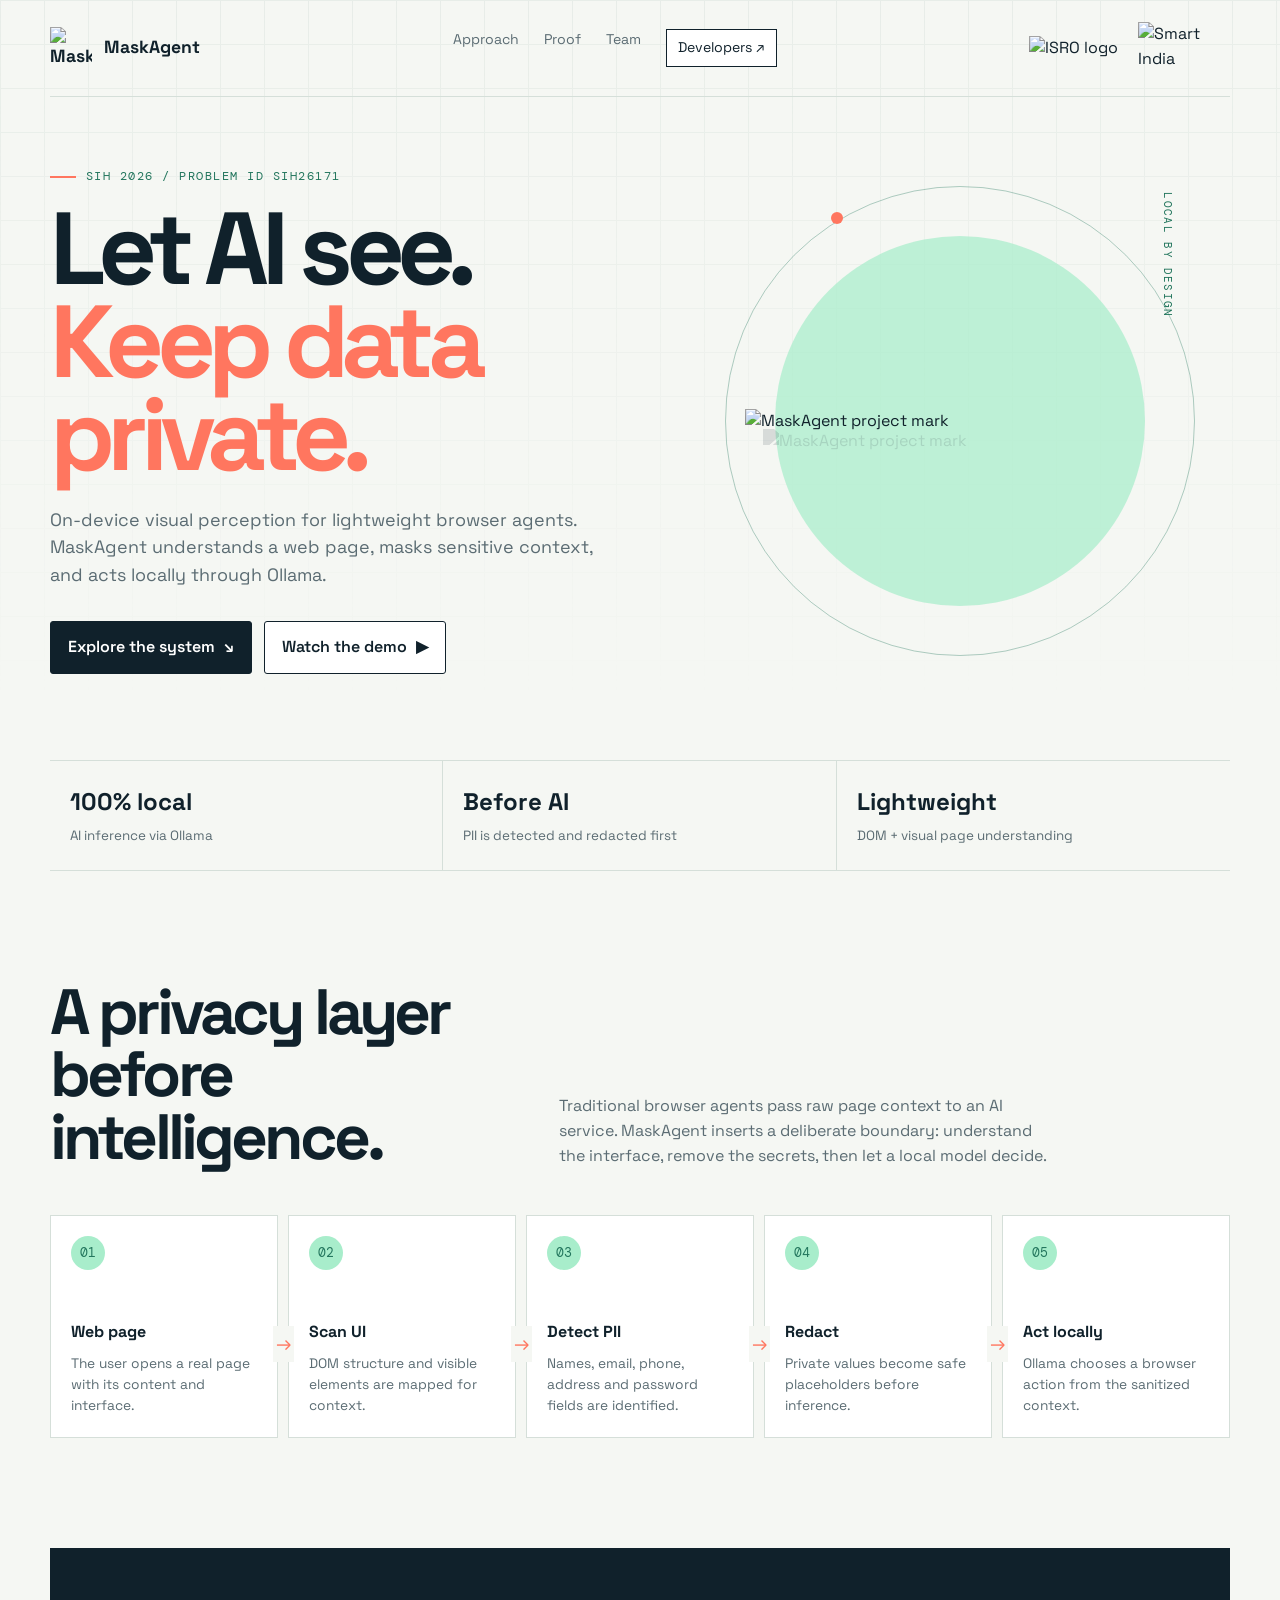
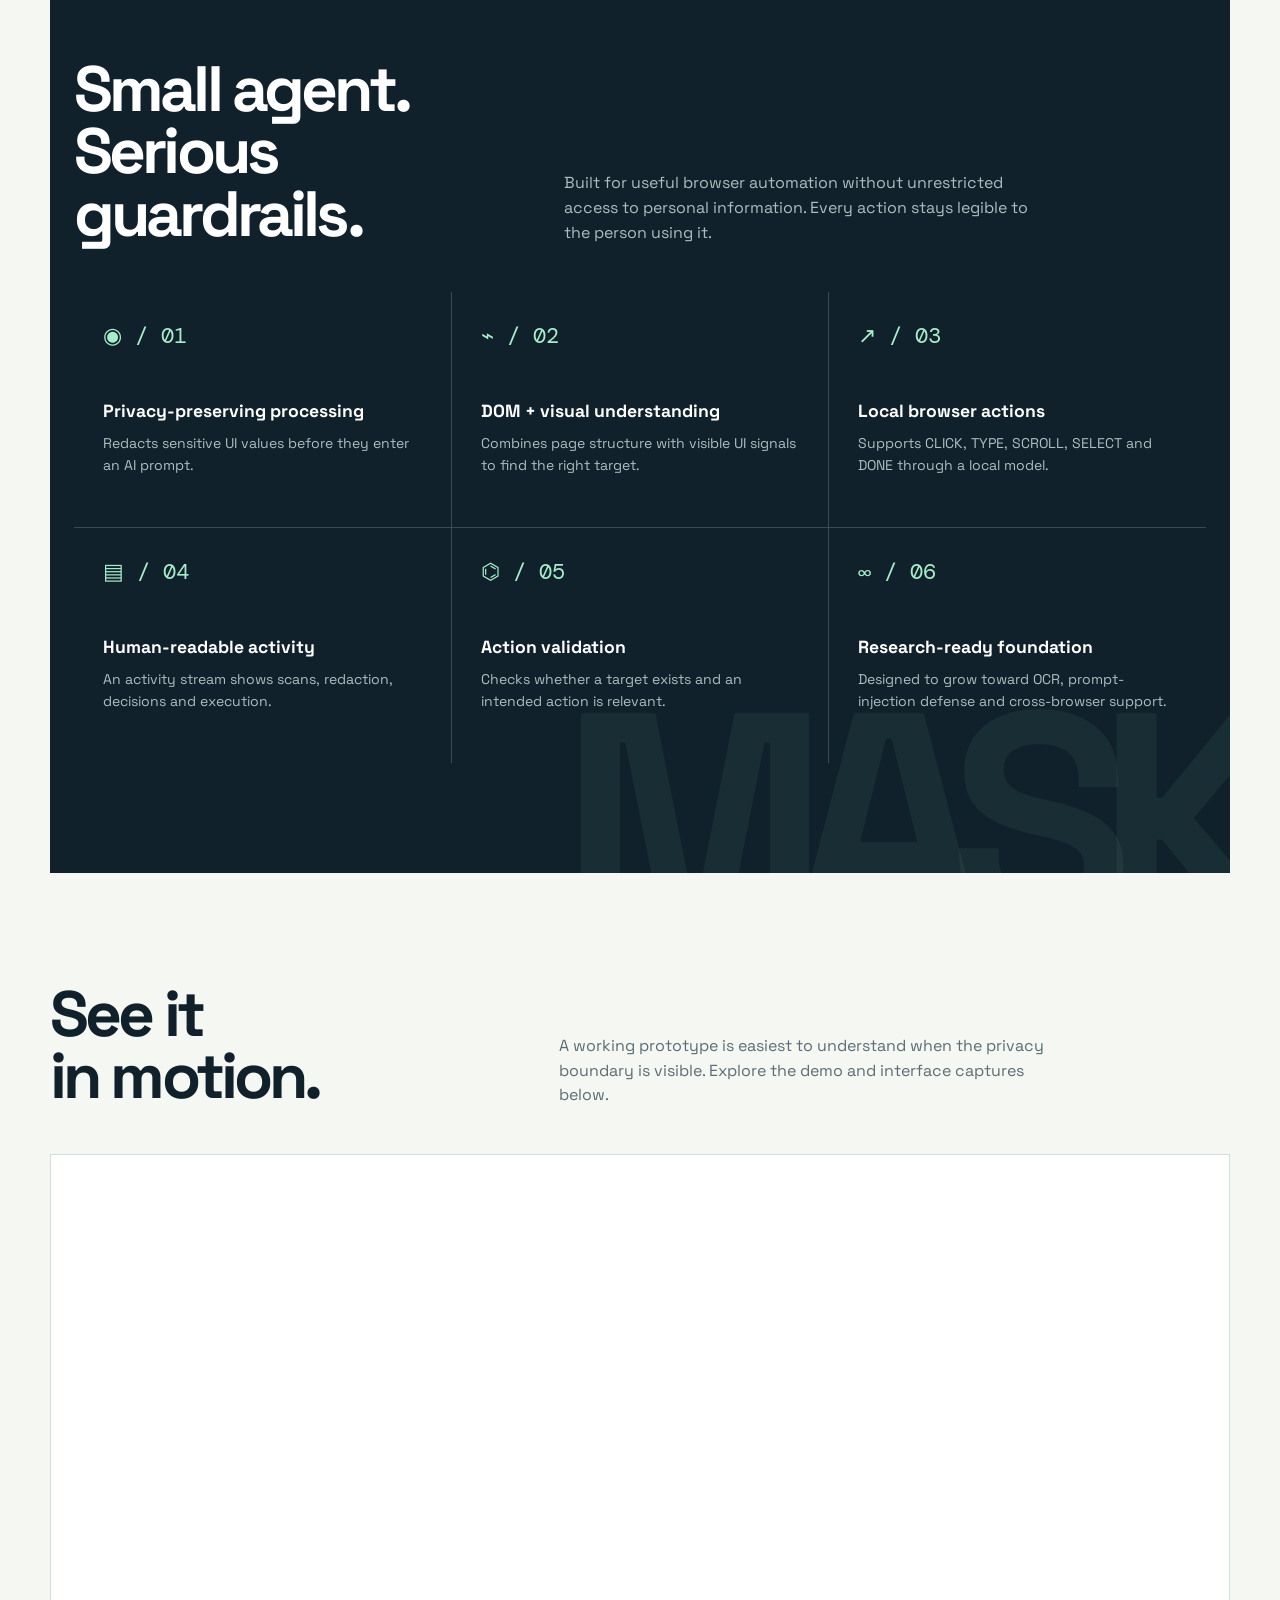
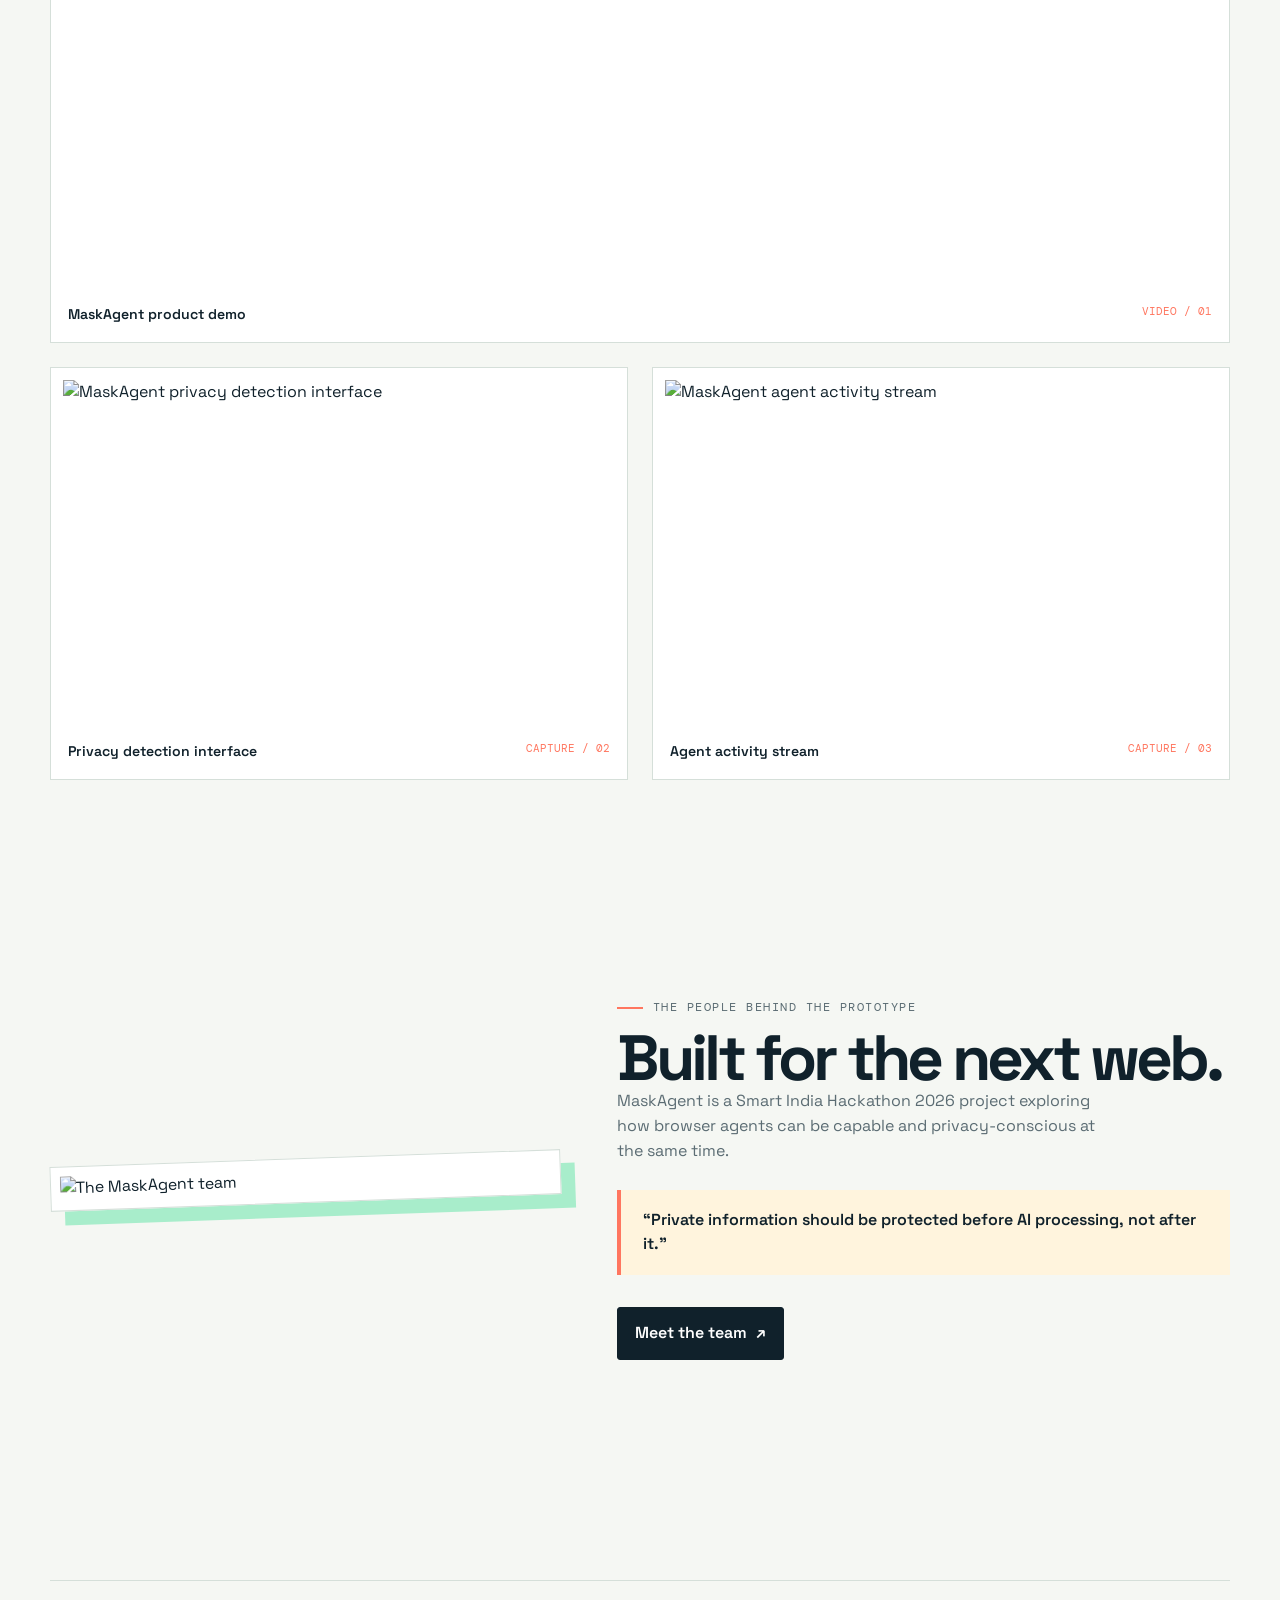
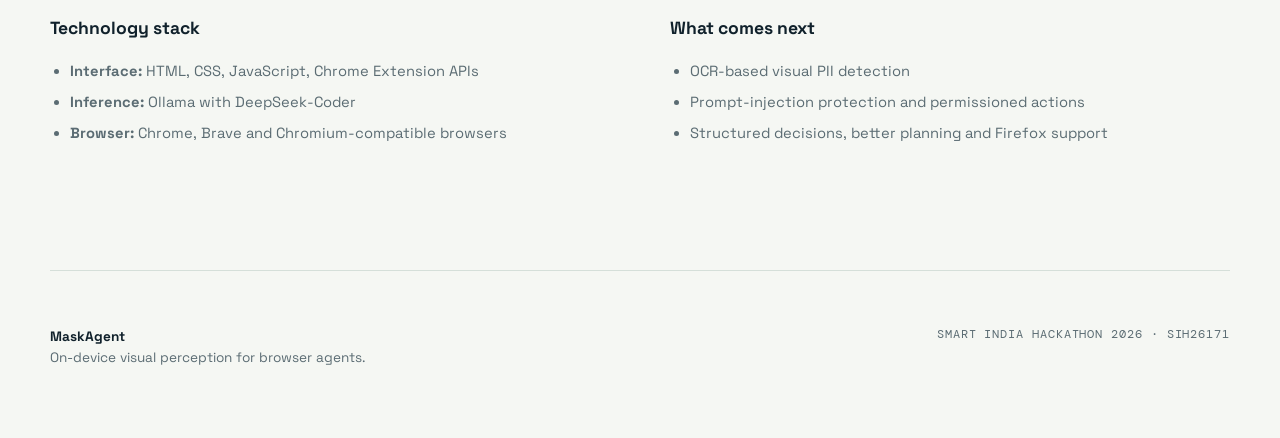
==== commit e6a7e634: "Update print statement from 'Hello' to 'Goodbye'" ====
--- a/index.html
+++ b/index.html
@@ -3,982 +3,139 @@
 <head>
     <meta charset="UTF-8">
     <meta name="viewport" content="width=device-width, initial-scale=1.0">
-    <title>MaskAgent | On-Device AI Browser Agent</title>
+    <meta name="description" content="MaskAgent - On-device visual perception for lightweight browser agents. Smart India Hackathon 2026, Problem ID SIH26171.">
+    <title>MaskAgent | Private browser intelligence</title>
+    <link rel="preconnect" href="https://fonts.googleapis.com">
+    <link rel="preconnect" href="https://fonts.gstatic.com" crossorigin>
+    <link href="https://fonts.googleapis.com/css2?family=DM+Mono:wght@400;500&family=Space+Grotesk:wght@400;500;600;700&display=swap" rel="stylesheet">
     <style>
-        :root {
-            --bg: #000000;
-            --fg: #ffffff;
-            --accent: #00ff9d;
-            --accent-dim: rgba(0, 255, 157, 0.08);
-            --border: #333333;
-            --font-mono: 'SF Mono', 'Fira Code', 'Consolas', 'Courier New', monospace;
+        :root { --ink:#10212b; --muted:#5b6c73; --paper:#f5f7f3; --white:#fff; --mint:#a8edcb; --mint-deep:#23765d; --coral:#ff765f; --line:#d5dfd9; --mono:'DM Mono',monospace; --sans:'Space Grotesk',sans-serif; }
+        * { box-sizing:border-box; }
+        html { scroll-behavior:smooth; }
+        body { margin:0; color:var(--ink); background:var(--paper); font-family:var(--sans); line-height:1.55; }
+        body::before { content:''; position:fixed; inset:0; z-index:-1; opacity:.42; pointer-events:none; background-image:linear-gradient(var(--line) 1px,transparent 1px),linear-gradient(90deg,var(--line) 1px,transparent 1px); background-size:44px 44px; mask-image:linear-gradient(to bottom,black,transparent 78%); }
+        a { color:inherit; text-decoration:none; }
+        .wrap { width:min(1180px,calc(100% - 48px)); margin:auto; }
+        .mono { font-family:var(--mono); text-transform:uppercase; letter-spacing:.08em; font-size:.72rem; }
+        .eyebrow { display:flex; align-items:center; gap:10px; color:var(--mint-deep); font: .72rem var(--mono); letter-spacing:.13em; text-transform:uppercase; }
+        .eyebrow::before { content:''; width:26px; height:2px; background:var(--coral); }
+        .topbar { display:flex; align-items:center; justify-content:space-between; padding:22px 0; border-bottom:1px solid var(--line); }
+        .brand { display:flex; align-items:center; gap:12px; font-weight:700; font-size:1.1rem; }
+        .brand img { width:42px; height:42px; object-fit:contain; }
+        nav { display:flex; gap:25px; color:var(--muted); font-size:.88rem; }
+        nav a:hover { color:var(--coral); }
+        nav .nav-button { padding:7px 11px; border:1px solid var(--ink); color:var(--ink); background:var(--white); }
+        nav .nav-button:hover { color:var(--white); background:var(--ink); }
+        .partners { display:flex; align-items:center; gap:20px; }
+        .partners img { max-width:92px; max-height:52px; object-fit:contain; }
+        .hero { display:grid; grid-template-columns:1.04fr .96fr; gap:56px; min-height:650px; align-items:center; padding:72px 0 86px; }
+        h1,h2,h3,p { margin-top:0; }
+        h1 { max-width:690px; margin:18px 0 24px; font-size:clamp(3.4rem,8vw,7.6rem); line-height:.91; letter-spacing:-.075em; font-weight:700; }
+        h1 span { color:var(--coral); }
+        .hero-copy>p:not(.eyebrow) { max-width:570px; color:var(--muted); font-size:1.12rem; }
+        .actions { display:flex; flex-wrap:wrap; gap:12px; margin-top:32px; }
+        .button { display:inline-flex; align-items:center; gap:9px; padding:13px 17px; border:1px solid var(--ink); border-radius:3px; font-weight:600; transition:transform .2s,box-shadow .2s; }
+        .button:hover { transform:translateY(-3px); box-shadow:4px 4px 0 var(--ink); }
+        .button.primary { background:var(--ink); color:var(--white); }
+        .button.secondary { background:var(--white); }
+        .hero-visual { position:relative; min-height:470px; display:grid; place-items:center; }
+        .hero-visual::before { content:''; position:absolute; width:370px; height:370px; border-radius:50%; background:var(--mint); opacity:.72; animation:breathe 5s ease-in-out infinite; }
+        .hero-visual::after { content:'LOCAL BY DESIGN'; position:absolute; top:22px; right:0; color:var(--mint-deep); font:.7rem var(--mono); letter-spacing:.12em; transform:rotate(90deg) translateX(40px); }
+        .hero-visual img { position:relative; width:min(100%,430px); filter:drop-shadow(18px 20px 0 rgba(16,33,43,.13)); animation:float 6s ease-in-out infinite; }
+        .orbit { position:absolute; width:470px; height:470px; border:1px solid rgba(35,118,93,.35); border-radius:50%; }
+        .orbit::after { content:''; position:absolute; width:12px; height:12px; background:var(--coral); border-radius:50%; top:25px; left:105px; }
+        @keyframes breathe { 50% { transform:scale(1.08); opacity:.52; } }
+        @keyframes float { 50% { transform:translateY(-13px) rotate(1deg); } }
+        .statbar { display:grid; grid-template-columns:repeat(3,1fr); border-top:1px solid var(--line); border-bottom:1px solid var(--line); }
+        .stat { padding:22px 20px; border-right:1px solid var(--line); }
+        .stat:last-child { border-right:0; }
+        .stat strong { display:block; font-size:1.5rem; margin-bottom:3px; }
+        .stat span { color:var(--muted); font-size:.84rem; }
+        section { padding:110px 0; }
+        .section-head { display:grid; grid-template-columns:.7fr 1fr; gap:40px; align-items:end; margin-bottom:46px; }
+        h2 { font-size:clamp(2.4rem,5vw,4.8rem); line-height:.98; letter-spacing:-.06em; margin-bottom:0; }
+        .section-head p { max-width:490px; color:var(--muted); margin-bottom:0; }
+        .pipeline { display:grid; grid-template-columns:repeat(5,1fr); gap:10px; }
+        .step { min-height:205px; padding:20px; border:1px solid var(--line); background:var(--white); position:relative; transition:transform .25s,border-color .25s; }
+        .step:hover { transform:translateY(-8px); border-color:var(--coral); }
+        .step:not(:last-child)::after { content:'→'; position:absolute; right:-17px; top:50%; z-index:2; color:var(--coral); background:var(--paper); padding:3px; font-size:1.2rem; }
+        .step-num { display:grid; place-items:center; width:34px; height:34px; border-radius:50%; background:var(--mint); color:var(--mint-deep); font:.8rem var(--mono); margin-bottom:50px; }
+        .step h3 { font-size:1rem; margin-bottom:8px; }
+        .step p { color:var(--muted); font-size:.86rem; margin-bottom:0; }
+        .dark-band { background:var(--ink); color:var(--white); position:relative; overflow:hidden; }
+        .dark-band::before { content:'MASK'; position:absolute; right:-20px; bottom:-100px; color:rgba(168,237,203,.06); font-size:19rem; font-weight:700; letter-spacing:-.12em; line-height:1; }
+        .dark-band .section-head p { color:#aebdc0; }
+        .feature-grid { display:grid; grid-template-columns:repeat(3,1fr); gap:1px; background:#3a4b50; }
+        .feature { min-height:235px; padding:28px; background:var(--ink); border:1px solid transparent; transition:background .25s,border-color .25s; }
+        .feature:hover { background:#17333a; border-color:var(--mint); }
+        .feature-icon { color:var(--mint); font:1.4rem var(--mono); margin-bottom:48px; }
+        .feature h3 { font-size:1.1rem; margin-bottom:8px; }
+        .feature p { color:#aebdc0; font-size:.88rem; margin-bottom:0; }
+        .proof { display:grid; grid-template-columns:1fr 1fr; gap:24px; }
+        .proof .video-card { grid-column:1/-1; }
+        .video-card iframe { aspect-ratio:21/9; }
+        .media-card { margin:0; background:var(--white); border:1px solid var(--line); padding:12px; transition:transform .25s,box-shadow .25s; }
+        .media-card:hover { transform:translateY(-5px); box-shadow:8px 8px 0 var(--mint); }
+        .media-card img,.media-card iframe { display:block; width:100%; aspect-ratio:16/10; object-fit:cover; border:0; }
+        .media-card figcaption { display:flex; justify-content:space-between; gap:12px; padding:16px 5px 4px; font-size:.88rem; font-weight:600; }
+        .media-card figcaption span { color:var(--coral); font:.68rem var(--mono); }
+        .team { display:grid; grid-template-columns:1fr 1.2fr; gap:56px; align-items:center; }
+        .team img { width:100%; display:block; border:1px solid var(--line); padding:9px; background:var(--white); transform:rotate(-2deg); box-shadow:14px 14px 0 var(--mint); }
+        .team-copy p { color:var(--muted); max-width:500px; }
+        .callout { border-left:4px solid var(--coral); padding:18px 22px; background:#fff4dd; margin-top:26px; font-weight:600; }
+        .details { display:grid; grid-template-columns:1fr 1fr; gap:60px; border-top:1px solid var(--line); padding-top:34px; }
+        .details h3 { font-size:1.1rem; }
+        .details p,.details li { color:var(--muted); font-size:.92rem; }
+        ul { padding-left:20px; }
+        li { margin-bottom:8px; }
+        code { color:var(--mint-deep); background:#e7f4eb; padding:2px 6px; font:.83em var(--mono); }
+        footer { padding:55px 0 70px; border-top:1px solid var(--line); display:flex; justify-content:space-between; gap:20px; color:var(--muted); font-size:.85rem; }
+        footer strong { color:var(--ink); }
+        .reveal { opacity:0; transform:translateY(24px); transition:opacity .7s ease,transform .7s ease; }
+        .reveal.visible { opacity:1; transform:none; }
+        @media (max-width:800px) {
+            .wrap { width:min(100% - 32px,620px); }
+            nav { display:none; }
+            .partners img { max-width:68px; max-height:38px; }
+            .hero { grid-template-columns:1fr; gap:20px; min-height:auto; padding:64px 0; }
+            h1 { font-size:clamp(3.2rem,17vw,6rem); }
+            .hero-visual { min-height:340px; }
+            .hero-visual::before,.orbit { width:290px; height:290px; }
+            .hero-visual img { max-width:300px; }
+            .statbar { grid-template-columns:1fr; }
+            .stat { border-right:0; border-bottom:1px solid var(--line); }
+            .stat:last-child { border-bottom:0; }
+            section { padding:76px 0; }
+            .section-head,.team,.details { grid-template-columns:1fr; gap:18px; }
+            .pipeline { grid-template-columns:1fr; gap:10px; }
+            .step { min-height:auto; }
+            .step-num { margin-bottom:20px; }
+            .step:not(:last-child)::after { content:'↓'; right:50%; top:auto; bottom:-18px; }
+            .feature-grid,.proof { grid-template-columns:1fr; }
+            .proof .video-card { grid-column:auto; }
+            footer { flex-direction:column; }
         }
-        
-        * {
-            box-sizing: border-box;
-        }
-        
-        html {
-            scroll-behavior: smooth;
-        }
-        
-        body {
-            background-color: var(--bg);
-            color: var(--fg);
-            font-family: var(--font-mono);
-            line-height: 1.6;
-            max-width: 960px;
-            margin: 0 auto;
-            padding: 2rem 1.5rem;
-            font-size: 16px;
-            opacity: 0;
-            animation: pageLoad 0.8s ease-out forwards;
-        }
-
-        @keyframes pageLoad {
-            from { opacity: 0; transform: translateY(10px); }
-            to { opacity: 1; transform: translateY(0); }
-        }
-
-        .reveal {
-            opacity: 0;
-            transform: translateY(24px);
-            transition: opacity 0.6s ease-out, transform 0.6s ease-out;
-        }
-        .reveal.active {
-            opacity: 1;
-            transform: translateY(0);
-        }
-
-        h1, h2, h3, h4 {
-            text-transform: uppercase;
-            letter-spacing: 0.05em;
-            margin-top: 3rem;
-            margin-bottom: 1rem;
-            transition: color 0.3s ease, text-shadow 0.3s ease;
-        }
-        
-        h1 {
-            font-size: 2.2rem;
-            border-bottom: 2px solid var(--border);
-            padding-bottom: 0.5rem;
-            margin-top: 0;
-        }
-        h1:hover {
-            color: var(--accent);
-            text-shadow: 0 0 12px var(--accent-dim);
-            border-bottom-color: var(--accent);
-        }
-
-        h2 {
-            font-size: 1.4rem;
-            border-bottom: 1px solid var(--border);
-            padding-bottom: 0.25rem;
-        }
-        h2:hover {
-            color: var(--accent);
-            border-bottom-color: var(--accent);
-        }
-
-        h3 {
-            font-size: 1.1rem;
-            margin-top: 2rem;
-            color: #cccccc;
-        }
-
-        p {
-            margin-bottom: 1rem;
-            color: #e0e0e0;
-        }
-
-        a {
-            color: var(--fg);
-            text-decoration: underline;
-            text-underline-offset: 4px;
-            transition: all 0.2s ease;
-        }
-        a:hover {
-            color: var(--accent);
-            background-color: transparent;
-            text-shadow: 0 0 8px var(--accent);
-        }
-
-        code {
-            background-color: #111;
-            color: var(--accent);
-            padding: 0.15em 0.4em;
-            font-size: 0.9em;
-            font-family: var(--font-mono);
-            border: 1px solid var(--border);
-            border-radius: 3px;
-            transition: all 0.2s ease;
-        }
-        code:hover {
-            border-color: var(--accent);
-            box-shadow: 0 0 8px var(--accent-dim);
-        }
-
-        pre {
-            background-color: #050505;
-            border: 1px solid var(--border);
-            padding: 1.2rem;
-            overflow-x: auto;
-            margin: 1.5rem 0;
-            border-radius: 4px;
-            transition: all 0.3s ease;
-            position: relative;
-        }
-        pre:hover {
-            border-color: var(--accent);
-            box-shadow: 0 0 20px var(--accent-dim);
-        }
-        pre code {
-            background-color: transparent;
-            color: var(--fg);
-            padding: 0;
-            font-size: 0.9em;
-            border: none;
-        }
-        pre code:hover {
-            box-shadow: none;
-            border: none;
-        }
-
-        blockquote {
-            border-left: 3px solid var(--accent);
-            padding-left: 1rem;
-            margin: 1.5rem 0;
-            font-style: italic;
-            color: #cccccc;
-            background: var(--accent-dim);
-            padding: 1rem;
-            border-radius: 0 4px 4px 0;
-        }
-
-        table {
-            width: 100%;
-            border-collapse: collapse;
-            margin: 1.5rem 0;
-        }
-        th, td {
-            border: 1px solid var(--border);
-            padding: 0.75rem;
-            text-align: left;
-            transition: background-color 0.2s ease;
-        }
-        th {
-            background-color: #111;
-            color: var(--accent);
-            font-weight: bold;
-            text-transform: uppercase;
-            font-size: 0.85rem;
-            letter-spacing: 0.05em;
-        }
-        tr:hover td {
-            background-color: var(--accent-dim);
-        }
-
-        ul, ol {
-            padding-left: 1.5rem;
-            margin-bottom: 1rem;
-        }
-        li {
-            margin-bottom: 0.5rem;
-            color: #e0e0e0;
-        }
-        li::marker {
-            color: var(--accent);
-        }
-
-        hr {
-            border: 0;
-            border-top: 1px solid var(--border);
-            margin: 4rem 0;
-            position: relative;
-        }
-        hr::after {
-            content: '◆';
-            position: absolute;
-            left: 50%;
-            top: 50%;
-            transform: translate(-50%, -50%);
-            background-color: var(--bg);
-            padding: 0 1rem;
-            color: var(--accent);
-            font-size: 0.8rem;
-        }
-
-        .ascii-art {
-            white-space: pre;
-            font-size: 0.85rem;
-            line-height: 1.3;
-            overflow-x: auto;
-            color: #aaaaaa;
-        }
-        pre:hover .ascii-art {
-            color: var(--fg);
-        }
-
-        .tag {
-            display: inline-block;
-            border: 1px solid var(--border);
-            padding: 0.15em 0.5em;
-            font-size: 0.75em;
-            margin-right: 0.5em;
-            text-transform: uppercase;
-            vertical-align: middle;
-            border-radius: 3px;
-            transition: all 0.2s ease;
-        }
-        .tag-done {
-            background-color: var(--accent);
-            color: var(--bg);
-            border-color: var(--accent);
-            font-weight: bold;
-        }
-        .tag-wip {
-            background-color: transparent;
-            color: var(--accent);
-            border-color: var(--accent);
-        }
-        .tag:hover {
-            transform: translateY(-2px);
-            box-shadow: 0 4px 12px var(--accent-dim);
-        }
-
-        .warning-box {
-            border: 1px solid var(--accent);
-            background-color: var(--accent-dim);
-            color: var(--accent);
-            padding: 1rem;
-            margin: 1.5rem 0;
-            text-transform: uppercase;
-            font-weight: bold;
-            border-radius: 4px;
-            animation: pulse-border 3s infinite;
-        }
-
-        @keyframes pulse-border {
-            0%, 100% { box-shadow: 0 0 5px var(--accent-dim); }
-            50% { box-shadow: 0 0 15px var(--accent-dim); }
-        }
-
-        .cursor {
-            display: inline-block;
-            width: 10px;
-            height: 1.2em;
-            background-color: var(--accent);
-            animation: blink 1s step-end infinite;
-            vertical-align: text-bottom;
-            margin-left: 4px;
-        }
-
-        @keyframes blink {
-            0%, 100% { opacity: 1; }
-            50% { opacity: 0; }
-        }
-
-        body::before {
-            content: "";
-            position: fixed;
-            top: 0;
-            left: 0;
-            width: 100%;
-            height: 100%;
-            background-image: 
-                linear-gradient(rgba(255, 255, 255, 0.03) 1px, transparent 1px),
-                linear-gradient(90deg, rgba(255, 255, 255, 0.03) 1px, transparent 1px);
-            background-size: 40px 40px;
-            pointer-events: none;
-            z-index: -1;
-        }
-
-        /* Demo Section Styles */
-        .demo-container {
-            margin: 2rem 0;
-        }
-        
-        .screenshot-grid {
-            display: grid;
-            grid-template-columns: repeat(auto-fit, minmax(300px, 1fr));
-            gap: 2rem;
-            margin: 2rem 0;
-        }
-        
-        .screenshot-item {
-            border: 1px solid var(--border);
-            border-radius: 8px;
-            overflow: hidden;
-            transition: all 0.3s ease;
-            background: #050505;
-        }
-        
-        .screenshot-item:hover {
-            border-color: var(--accent);
-            box-shadow: 0 0 30px var(--accent-dim);
-            transform: translateY(-4px);
-        }
-        
-        .screenshot-item img {
-            width: 100%;
-            height: auto;
-            display: block;
-            border-bottom: 1px solid var(--border);
-        }
-        
-        .screenshot-caption {
-            padding: 1rem;
-            text-align: center;
-            font-size: 0.9rem;
-            color: #888;
-        }
-        
-        .video-container {
-            position: relative;
-            padding-bottom: 56.25%;
-            height: 0;
-            overflow: hidden;
-            border: 1px solid var(--border);
-            border-radius: 8px;
-            margin: 2rem 0;
-            transition: all 0.3s ease;
-        }
-        
-        .video-container:hover {
-            border-color: var(--accent);
-            box-shadow: 0 0 30px var(--accent-dim);
-        }
-        
-        .video-container iframe {
-            position: absolute;
-            top: 0;
-            left: 0;
-            width: 100%;
-            height: 100%;
-            border: none;
-        }
-        
-        .demo-label {
-            display: inline-block;
-            background: var(--accent);
-            color: var(--bg);
-            padding: 0.25rem 0.75rem;
-            font-size: 0.8rem;
-            font-weight: bold;
-            border-radius: 4px;
-            margin-bottom: 1rem;
-            text-transform: uppercase;
-        }
+        @media (prefers-reduced-motion:reduce) { *,*::before,*::after { animation-duration:.01ms!important; transition-duration:.01ms!important; } html { scroll-behavior:auto; } }
     </style>
 </head>
 <body>
-
-    <header class="reveal">
-        <h1>MaskAgent</h1>
-        <p style="font-size: 1.2rem; font-weight: bold; color: var(--fg);">On-Device AI Browser Agent for Privacy-Preserving Web Automation</p>
-        <blockquote>
-            See the page. Protect the data. Let AI act.<span class="cursor"></span>
-        </blockquote>
-        <p>MaskAgent is a privacy-focused browser extension that combines <strong>on-device privacy protection</strong>, <strong>DOM/UI understanding</strong>, and <strong>local AI-powered browser automation</strong>.</p>
-        <p>Instead of blindly sending a webpage containing personal information to an AI model, MaskAgent first identifies sensitive information such as names, email addresses, phone numbers, addresses, passwords, and other personally identifiable information.</p>
-        <p>The sensitive content is then <strong>masked/redacted before AI processing</strong>.</p>
-        <p>MaskAgent can then use a local AI model through <strong>Ollama</strong> to understand the sanitized webpage and determine browser actions.</p>
-    </header>
-
-    <hr>
-
-    <section id="demo" class="reveal">
-        <h2>🎬 Live Demo</h2>
-        <p>See MaskAgent in action - watch how it protects your privacy while automating browser tasks.</p>
-        
-        <div class="video-container">
-            <iframe 
-                src="https://www.youtube.com/embed/jCiSNUajwM0" 
-                title="MaskAgent Demo Video" 
-                allow="accelerometer; autoplay; clipboard-write; encrypted-media; gyroscope; picture-in-picture" 
-                allowfullscreen>
-            </iframe>
-        </div>
-    </section>
-
-    <section id="screenshots" class="reveal">
-        <h2>📸 Screenshots</h2>
-        <p>See how MaskAgent protects sensitive information in real-time.</p>
-        
-        <div class="screenshot-grid">
-            <div class="screenshot-item">
-                <img src="https://raw.githubusercontent.com/bhuvanesh-m-dev/maskagent/refs/heads/main/img/1-Screenshot%20from%202026-08-23%2017-13-22.png" alt="MaskAgent Privacy Detection Interface">
-               
-            </div>
-            
-            <div class="screenshot-item">
-                <img src="https://raw.githubusercontent.com/bhuvanesh-m-dev/maskagent/refs/heads/main/img/2-Screenshot%20from%202026-08-23%2017-18-08.png" alt="MaskAgent Agent Activity Stream">
-                
-            </div>
-        </div>
-    </section>
-
-    <hr>
-
-    <section id="core-idea" class="reveal">
-        <h2>Core Idea</h2>
-        <p>Traditional AI browser agents can potentially expose sensitive information because the webpage context may be sent directly to an AI service. MaskAgent follows a different approach:</p>
-<pre><code class="ascii-art">
-                    WEBPAGE
-                        |
-                        v
-              +------------------+
-              |  DOM + UI Scan   |
-              +--------+---------+
-                       |
-                       v
-              +------------------+
-              | Privacy Detection|
-              |   & Redaction    |
-              +--------+---------+
-                       |
-                       v
-              +------------------+
-              | Sanitized Context|
-              +--------+---------+
-                       |
-                       v
-              +------------------+
-              | Local AI / Ollama|
-              |  DeepSeek-Coder  |
-              +--------+---------+
-                       |
-                       v
-              +------------------+
-              | Action Decision  |
-              +--------+---------+
-                       |
-                       v
-              +------------------+
-              | Browser Action   |
-              | Click / Type /   |
-              | Scroll / Select  |
-              +------------------+
-</code></pre>
-        <p>The principle is simple: <strong style="color: var(--accent);">Private information should be protected before AI processing, not after it.</strong></p>
-    </section>
-
-    <section id="why-maskagent" class="reveal">
-        <h2>Why MaskAgent?</h2>
-        <p>Modern browser agents can perform useful tasks such as finding buttons, reading webpage structure, filling forms, clicking elements, navigating websites, and understanding webpage content. However, webpages frequently contain sensitive information.</p>
-        
-        <div style="display: flex; flex-wrap: wrap; gap: 2rem; margin: 2rem 0;">
-            <div style="flex: 1; min-width: 300px;">
-                <h3>Without MaskAgent</h3>
-<pre><code class="ascii-art">
-Webpage --> AI
-              |
-              +-- Personal data may be exposed
-</code></pre>
-            </div>
-            <div style="flex: 1; min-width: 300px;">
-                <h3>With MaskAgent</h3>
-<pre><code class="ascii-art">
-Webpage
-   |
-   v
-Privacy Detection
-   |
-   v
-Redaction
-   |
-   v
-Sanitized Context
-   |
-   v
-Local AI
-</code></pre>
-            </div>
-        </div>
-    </section>
-
-    <section id="features" class="reveal">
-        <h2>Features</h2>
-        
-        <h3>Privacy-Preserving AI Processing</h3>
-        <p>MaskAgent identifies potentially sensitive UI elements and masks them before AI processing. Examples include: Names, Email addresses, Phone numbers, Passwords, Addresses, Dates of birth, and other personally identifiable information.</p>
-
-        <h3>DOM + Visual Understanding</h3>
-        <p>MaskAgent can work with webpage structure and visual context to understand the current page. The extension can identify: Text fields, Buttons, Form elements, Labels, Links, Page structure, and Visible UI elements.</p>
-
-        <h3>Local AI</h3>
-        <p>MaskAgent can communicate with a locally running AI model through Ollama (e.g., DeepSeek-Coder). The AI runs locally instead of requiring the webpage context to be sent to a remote AI API.</p>
-
-        <h3>Browser Agent</h3>
-        <p>The agent can reason about the next browser action. Supported actions include: <code>CLICK</code>, <code>TYPE</code>, <code>SCROLL</code>, <code>SELECT</code>, <code>DONE</code>. The agent follows the user's requested objective and attempts to perform the required action on the webpage.</p>
-
-        <h3>Agent Activity Stream</h3>
-        <p>MaskAgent provides an activity stream showing what the agent is doing, making behavior easier to understand and debug.</p>
-<pre><code class="ascii-art">
-[5:31:44 PM] Starting MaskAgent task
-[5:31:44 PM] Privacy Redaction: ON
-[5:31:44 PM] Agent started
-[5:31:44 PM] Executing Step 1/5
-[5:31:45 PM] Privately masked sensitive UI elements
-[5:31:45 PM] Consulting local Ollama model
-[5:31:47 PM] Ollama response received
-[5:31:47 PM] AI Decision: CLICK
-</code></pre>
-    </section>
-
-    <section id="architecture" class="reveal">
-        <h2>Project Architecture</h2>
-<pre><code class="ascii-art">
-+------------------------------------------+
-|                Browser                   |
-|                                          |
-|  +------------------------------------+  |
-|  |           MaskAgent                |  |
-|  |                                    |  |
-|  |  +--------------+                  |  |
-|  |  | Popup UI     |                  |  |
-|  |  +------+-------+                  |  |
-|  |         |                          |  |
-|  |  +------v-------+                  |  |
-|  |  | Background   |                  |  |
-|  |  | Service      |                  |  |
-|  |  +------+-------+                  |  |
-|  |         |                          |  |
-|  |  +------v-------+                  |  |
-|  |  | Content      |                  |  |
-|  |  | Script       |                  |  |
-|  |  +------+-------+                  |  |
-|  |         |                          |  |
-|  |         v                          |  |
-|  |   DOM / UI Analysis                |  |
-|  |         |                          |  |
-|  |         v                          |  |
-|  |   Privacy Redaction                |  |
-|  +---------+--------------------------+  |
-|            |                             |
-+------------+-----------------------------+
-             |
-             | Local API
-             v
-+------------------------------------------+
-|                 Ollama                   |
-|                                          |
-|          DeepSeek-Coder                  |
-|                                          |
-|       Local AI Inference                 |
-+------------------------------------------+
-</code></pre>
-    </section>
-
-    <section id="structure" class="reveal">
-        <h2>Project Structure</h2>
-        <table>
-            <thead>
-                <tr>
-                    <th>File</th>
-                    <th>Purpose</th>
-                </tr>
-            </thead>
-            <tbody>
-                <tr><td><code>manifest.json</code></td><td>Chrome extension configuration</td></tr>
-                <tr><td><code>background.js</code></td><td>Background/service-worker logic and AI communication</td></tr>
-                <tr><td><code>content.js</code></td><td>Webpage interaction, DOM processing and privacy handling</td></tr>
-                <tr><td><code>popup.html</code></td><td>MaskAgent extension interface</td></tr>
-                <tr><td><code>popup.js</code></td><td>Popup controls and agent execution logic</td></tr>
-                <tr><td><code>styles.css</code></td><td>Extension UI styling</td></tr>
-                <tr><td><code>icon16.png</code></td><td>16x16 extension icon</td></tr>
-                <tr><td><code>icon48.png</code></td><td>48x48 extension icon</td></tr>
-                <tr><td><code>icon128.png</code></td><td>128x128 extension icon</td></tr>
-                <tr><td><code>README.md</code></td><td>Project documentation</td></tr>
-            </tbody>
-        </table>
-    </section>
-
-    <section id="tech-stack" class="reveal">
-        <h2>Technology Stack</h2>
-        <ul>
-            <li><strong>Frontend:</strong> HTML5, CSS3, JavaScript, Chrome Extension APIs</li>
-            <li><strong>AI:</strong> Ollama, DeepSeek-Coder, Local LLM inference</li>
-            <li><strong>Privacy:</strong> DOM-based PII detection, UI element masking/redaction, Password protection, Sanitized AI context</li>
-            <li><strong>Browser:</strong> Chromium-based browsers (Google Chrome, Brave, other Chromium-compatible browsers)</li>
-        </ul>
-    </section>
-
-    <hr>
-
-    <section id="requirements" class="reveal">
-        <h2>Requirements & Setup</h2>
-        <p>Before running MaskAgent, make sure you have: A Chromium-based browser, Linux / Windows / macOS, Ollama installed, a compatible local AI model, and the MaskAgent source code.</p>
-
-        <h3>1. Installing Ollama</h3>
-        <p>Install Ollama on your system and verify it:</p>
-<pre><code>ollama --version</code></pre>
-        <p>Check installed models:</p>
-<pre><code>ollama list</code></pre>
-        <p>If the model is not installed, pull it:</p>
-<pre><code>ollama pull deepseek-coder</code></pre>
-
-        <h3>2. Configure Ollama for Browser Extension</h3>
-        <p>Because MaskAgent is a browser extension communicating with a local Ollama server, the extension origin must be allowed. On Linux systems where Ollama runs as a systemd service:</p>
-<pre><code>sudo systemctl edit ollama.service</code></pre>
-        <p>Add the following:</p>
-<pre><code>[Service]
-Environment="OLLAMA_ORIGINS=chrome-extension://*"</code></pre>
-        <p>Save and exit, then run:</p>
-<pre><code>sudo systemctl daemon-reload
-sudo systemctl restart ollama</code></pre>
-        <p>Verify the environment:</p>
-<pre><code>systemctl show ollama --property=Environment --no-pager</code></pre>
-
-        <h3>3. Test Ollama</h3>
-        <p>First test the Ollama API:</p>
-<pre><code>curl http://localhost:11434/api/tags</code></pre>
-        <p>Then test the model:</p>
-<pre><code>curl http://localhost:11434/api/generate \
-  -H "Content-Type: application/json" \
-  -d '{
-    "model": "deepseek-coder:latest",
-    "prompt": "Say hello in one sentence.",
-    "stream": false
-  }'</code></pre>
-
-        <h3>4. Install MaskAgent in Chrome</h3>
-        <ol>
-            <li>Open <code>chrome://extensions</code></li>
-            <li>Enable <strong>Developer mode</strong></li>
-            <li>Click <strong>Load unpacked</strong></li>
-            <li>Select the <code>MaskAgent/</code> project folder</li>
-            <li>MaskAgent should appear in your extension list. Enable it if necessary.</li>
-        </ol>
-
-        <h3>5. After Changing the Code</h3>
-        <p>Whenever you modify the extension source code: Open <code>chrome://extensions</code> -> Find MaskAgent -> Click Reload -> Refresh the webpage -> Open MaskAgent -> Run Agent.</p>
-    </section>
-
-    <section id="testing" class="reveal">
-        <h2>Testing MaskAgent</h2>
-        <p>You can create a local test page containing intentionally fake personal information to verify privacy detection and browser automation.</p>
-<pre><code>&lt;!DOCTYPE html&gt;
-&lt;html&gt;
-&lt;head&gt;&lt;title&gt;MaskAgent Privacy Test&lt;/title&gt;&lt;/head&gt;
-&lt;body&gt;
-&lt;h1&gt;MaskAgent Privacy Test&lt;/h1&gt;
-&lt;label&gt;Full Name&lt;/label&gt;
-&lt;input type="text" value="John Alexander"&gt;
-&lt;br&gt;&lt;br&gt;
-&lt;label&gt;Email&lt;/label&gt;
-&lt;input type="email" value="john.alexander@example.com"&gt;
-&lt;br&gt;&lt;br&gt;
-&lt;label&gt;Phone&lt;/label&gt;
-&lt;input type="tel" value="+91 9876543210"&gt;
-&lt;br&gt;&lt;br&gt;
-&lt;label&gt;Password&lt;/label&gt;
-&lt;input type="password" value="TestPassword123"&gt;
-&lt;br&gt;&lt;br&gt;
-&lt;button&gt;Submit&lt;/button&gt;
-&lt;/body&gt;
-&lt;/html&gt;</code></pre>
-        <p><em style="color: var(--accent);">Use fake test data only.</em></p>
-
-        <h3>Privacy Test Prompt</h3>
-        <blockquote>Scan this webpage for sensitive personal information such as names, email addresses, phone numbers, dates of birth, addresses, passwords, and other personally identifiable information. Identify which UI elements contain sensitive data. Do not modify, click, submit, or enter anything. Verify that sensitive elements are masked or redacted before AI processing, while non-sensitive information remains visible. Return only the detected sensitive element types and their locations.</blockquote>
-
-        <h3>Browser Agent Test Prompts</h3>
-        <ul>
-            <li><strong>Test 1 (Page Understanding):</strong> Identify all form fields on this page. Do not change or submit anything.</li>
-            <li><strong>Test 2 (Element Detection):</strong> Find the Submit button on this page. Do not click it.</li>
-            <li><strong>Test 3 (Browser Action):</strong> Click the Submit button. Do not modify any other fields.</li>
-            <li><strong>Test 4 (Form Interaction):</strong> Enter "Test" into the First Name field and "User" into the Last Name field. Do not submit the form.</li>
-            <li><strong>Test 5 (Privacy Detection):</strong> Identify all sensitive personal information on this page. Do not modify or submit anything. Verify that sensitive information is masked before AI processing.</li>
-        </ul>
-    </section>
-
-    <section id="privacy-demo" class="reveal">
-        <h2>Privacy Demonstration</h2>
-        <p>The most important demonstration of MaskAgent is the difference between raw webpage information and AI-visible information.</p>
-        <div style="display: flex; flex-wrap: wrap; gap: 2rem; margin: 2rem 0;">
-            <div style="flex: 1; min-width: 300px;">
-                <h3>Original Webpage</h3>
-<pre><code>Name:    John Alexander
-Email:   john.alexander@gmail.com
-Phone:   +91 9876543210
-Address: 12 Example Street, Chennai
-Password: ********</code></pre>
-            </div>
-            <div style="flex: 1; min-width: 300px;">
-                <h3 style="color: var(--accent);">Sanitized AI Context</h3>
-<pre><code style="color: var(--accent);">Name:    [REDACTED]
-Email:   [REDACTED]
-Phone:   [REDACTED]
-Address: [REDACTED]
-Password: [REDACTED]</code></pre>
-            </div>
-        </div>
-        <p>The AI can still understand the structure (e.g., Email field -> sensitive, Submit button -> normal UI element) without requiring the actual personal values.</p>
-    </section>
-
-    <hr>
-
-    <section id="how-it-works" class="reveal">
-        <h2>How MaskAgent Works</h2>
-        <ol>
-            <li>User provides a task</li>
-            <li>MaskAgent scans the webpage</li>
-            <li>DOM/UI elements are identified</li>
-            <li>Sensitive information is detected</li>
-            <li>Sensitive information is masked</li>
-            <li>Sanitized context is prepared</li>
-            <li>Local Ollama model receives the context</li>
-            <li>AI determines the next action</li>
-            <li>MaskAgent validates the action</li>
-            <li>Browser performs the action</li>
-            <li>Page state is checked again</li>
-            <li>Agent completes or continues the task</li>
-        </ol>
-
-        <h3>Privacy Architecture</h3>
-<pre><code class="ascii-art">
-              RAW WEBPAGE
-                   |
-                   v
-          +-----------------+
-          | Privacy Layer   |
-          +--------+--------+
-                   |
-           Sensitive Data
-              REDACTED
-                   |
-                   v
-          +-----------------+
-          | Sanitized Data  |
-          +--------+--------+
-                   |
-                   v
-          +-----------------+
-          | Local AI Model  |
-          +-----------------+
-</code></pre>
-    </section>
-
-    <section id="security" class="reveal">
-        <h2>Security Considerations</h2>
-        <div class="warning-box">
-            ⚠ Important: Do not test the extension with real passwords, banking information, credit/debit card numbers, government identification numbers, private documents, or confidential company information. Use synthetic test data during development.
-        </div>
-        <p>MaskAgent is currently a research/development prototype. It should not be assumed that privacy detection is perfect. Potential limitations include:</p>
-        <ul>
-            <li>PII detection may produce false positives or miss unusual formats.</li>
-            <li>Websites may dynamically modify their DOM.</li>
-            <li>Visual text can be difficult to identify accurately.</li>
-            <li>AI models can produce incorrect decisions.</li>
-            <li>Browser automation can perform unintended actions if not properly validated.</li>
-            <li>Local AI models may require significant CPU/RAM resources.</li>
-            <li>Passwords and sensitive fields require additional safeguards.</li>
-        </ul>
-    </section>
-
-    <section id="status" class="reveal">
-        <h2>Current Development Status</h2>
-        
-        <h3>Completed</h3>
-        <ul>
-            <li><span class="tag tag-done">DONE</span> Browser extension structure & MaskAgent popup UI</li>
-            <li><span class="tag tag-done">DONE</span> DOM processing & Privacy masking/redaction</li>
-            <li><span class="tag tag-done">DONE</span> Local Ollama & DeepSeek-Coder integration</li>
-            <li><span class="tag tag-done">DONE</span> Chrome extension to Ollama communication & CORS config</li>
-            <li><span class="tag tag-done">DONE</span> Agent activity stream & Basic browser action execution</li>
-            <li><span class="tag tag-done">DONE</span> Local privacy testing</li>
-        </ul>
-
-        <h3>In Development</h3>
-        <ul>
-            <li><span class="tag tag-wip">WIP</span> More accurate PII detection & Better visual PII detection</li>
-            <li><span class="tag tag-wip">WIP</span> Strict structured AI responses & Action validation</li>
-            <li><span class="tag tag-wip">WIP</span> Improved task completion detection & DONE action handling</li>
-            <li><span class="tag tag-wip">WIP</span> Prompt-injection protection & Better browser action targeting</li>
-            <li><span class="tag tag-wip">WIP</span> Performance optimization, Cross-browser testing & Improved privacy dashboard</li>
-        </ul>
-    </section>
-
-    <section id="roadmap" class="reveal">
-        <h2>Future Roadmap</h2>
-        <ul>
-            <li><strong>Phase 1 — Privacy:</strong> DOM PII masking, Password masking, Email/Phone detection, Advanced PII detection, Visual OCR-based PII detection.</li>
-            <li><strong>Phase 2 — Agent Intelligence:</strong> Local LLM integration, Browser action execution, Structured JSON actions, Action validation, Task completion detection, Better planning.</li>
-            <li><strong>Phase 3 — Security:</strong> Prompt injection detection, Webpage instruction isolation, Action permission system, Sensitive-action confirmation, Privacy audit log.</li>
-            <li><strong>Phase 4 — Performance:</strong> Lightweight model support, CPU optimization, Reduced inference latency, Context compression, Efficient DOM extraction.</li>
-            <li><strong>Phase 5 — Browser Support:</strong> Chromium development (Chrome, Brave, Edge), Firefox compatibility.</li>
-        </ul>
-    </section>
-
-    <section id="use-cases" class="reveal">
-        <h2>Example Use Cases</h2>
-        <ul>
-            <li><strong>Private Form Assistance:</strong> Help users understand and interact with forms without exposing sensitive values to an external AI system.</li>
-            <li><strong>Web Automation:</strong> Users can provide tasks such as "Find the login button" or "Find all form fields."</li>
-            <li><strong>Accessibility Assistance:</strong> Help users navigate complicated web interfaces using natural-language instructions.</li>
-            <li><strong>Enterprise Privacy:</strong> Architecture can potentially be adapted for environments where webpage data should remain local.</li>
-            <li><strong>Education & Research:</strong> Demonstration of AI agents, browser automation, privacy-preserving AI, local LLM inference, PII detection, and human-AI interaction.</li>
-        </ul>
-    </section>
-
-    <section id="comparison" class="reveal">
-        <h2>Privacy-First Comparison</h2>
-        <table>
-            <thead>
-                <tr>
-                    <th>Capability</th>
-                    <th>Traditional Cloud Agent</th>
-                    <th>MaskAgent</th>
-                </tr>
-            </thead>
-            <tbody>
-                <tr><td>Browser understanding</td><td>YES</td><td style="color: var(--accent); font-weight: bold;">YES</td></tr>
-                <tr><td>AI automation</td><td>YES</td><td style="color: var(--accent); font-weight: bold;">YES</td></tr>
-                <tr><td>Local AI inference</td><td>NO / Optional</td><td style="color: var(--accent); font-weight: bold;">YES</td></tr>
-                <tr><td>Pre-AI privacy layer</td><td>Usually NO</td><td style="color: var(--accent); font-weight: bold;">YES</td></tr>
-                <tr><td>DOM redaction</td><td>Usually NO</td><td style="color: var(--accent); font-weight: bold;">YES</td></tr>
-                <tr><td>Password masking</td><td>VARIES</td><td style="color: var(--accent); font-weight: bold;">YES</td></tr>
-                <tr><td>Local Ollama support</td><td>NO</td><td style="color: var(--accent); font-weight: bold;">YES</td></tr>
-                <tr><td>Activity monitoring</td><td>VARIES</td><td style="color: var(--accent); font-weight: bold;">YES</td></tr>
-                <tr><td>Privacy-focused architecture</td><td>LIMITED</td><td style="color: var(--accent); font-weight: bold;">CORE OBJECTIVE</td></tr>
-            </tbody>
-        </table>
-    </section>
-
-    <hr>
-
-    <section id="philosophy" class="reveal">
-        <h2>Design Philosophy</h2>
-        <ol>
-            <li><strong>Privacy First:</strong> Sensitive information should be protected before AI processing.</li>
-            <li><strong>Local Intelligence:</strong> When possible, AI inference should happen locally.</li>
-            <li><strong>Human Control:</strong> AI should assist the user rather than silently performing uncontrolled actions.</li>
-        </ol>
-
-        <h3>Example Agent Flow</h3>
-<pre><code class="ascii-art">
-USER
- |
- | "Find the Submit button"
- v
-MASKAGENT
- |
- +-- Scan webpage
- |
- +-- Detect sensitive information
- |
- +-- Mask sensitive elements
- |
- +-- Create sanitized context
- |
- v
-LOCAL OLLAMA
- |
- +-- DeepSeek-Coder
- |
- v
-AI DECISION
- |
- +-- CLICK --> submit_button
- |
- v
-ACTION VALIDATOR
- |
- +-- Is action allowed?
- +-- Does target exist?
- +-- Is target relevant?
- |
- v
-BROWSER
- |
- +-- Click Submit
-</code></pre>
-    </section>
-
-    <section id="development-notes" class="reveal">
-        <h2>Development Notes</h2>
-        <p>MaskAgent is currently being developed and tested using:</p>
-        <ul>
-            <li><strong>Browser:</strong> Chromium-based browser</li>
-            <li><strong>Operating System:</strong> Linux</li>
-            <li><strong>Local AI:</strong> Ollama (Model: DeepSeek-Coder)</li>
-            <li><strong>Extension:</strong> Chrome Manifest-based extension</li>
-        </ul>
-        <p><em style="color: #888;">Note: Local inference can produce significant CPU usage depending on the model and system hardware.</em></p>
-    </section>
-
-    <section id="contributing" class="reveal">
-        <h2>Contributing</h2>
-        <p>Contributions and ideas are welcome. Possible areas for contribution: PII detection, OCR, Browser compatibility, Prompt-injection protection, Agent planning, Action validation, UI/UX, Performance optimization, Security testing.</p>
-        <h3>Basic Workflow</h3>
-<pre><code>git clone &lt;repository-url&gt;
-cd MaskAgent</code></pre>
-        <p>Load the folder as an unpacked browser extension via <code>chrome://extensions</code> -> Developer Mode -> Load Unpacked -> Select <code>MaskAgent/</code>.</p>
-    </section>
-
-    <section id="license" class="reveal">
-        <h2>License</h2>
-        <p>This project is intended for educational, research, and experimental purposes.</p>
-        <p><em style="color: #888;">Note: Add an appropriate open-source license to this repository before distributing the project publicly.</em></p>
-    </section>
-
-    <hr>
-
-    <footer class="reveal">
-        <h2>Author</h2>
-        <p><strong style="color: var(--accent);">BHUVANESH M</strong><br>
-        Computer Science & Engineering<br>
-        AI • Machine Learning • GenAI • Software Development</p>
-
-        <h2>Project Vision</h2>
-        <p>MaskAgent explores a simple but important question:</p>
-        <blockquote>Can AI agents interact with the web without needing unrestricted access to our private information?</blockquote>
-        <p>The goal is to build browser automation where:</p>
-<pre><code class="ascii-art">
-             AI AGENT
-                |
-                |
-        +-------v--------+
-        | Privacy Layer  |
-        +-------+--------+
-                |
-        +-------v--------+
-        | Local Context  |
-        +-------+--------+
-                |
-        +-------v--------+
-        | Local AI Model |
-        +-------+--------+
-                |
-                v
-          BROWSER ACTION
-</code></pre>
-        <blockquote style="text-align: center; border: none; font-weight: bold; font-size: 1.2rem; margin-top: 2rem; color: var(--accent); text-shadow: 0 0 10px var(--accent-dim);">
-            See the web. Protect the user. Act locally.
-        </blockquote>
-    </footer>
-
-    <script>
-        document.addEventListener('DOMContentLoaded', () => {
-            const observerOptions = {
-                root: null,
-                rootMargin: '0px',
-                threshold: 0.1
-            };
-
-            const observer = new IntersectionObserver((entries, observer) => {
-                entries.forEach(entry => {
-                    if (entry.isIntersecting) {
-                        entry.target.classList.add('active');
-                        observer.unobserve(entry.target);
-                    }
-                });
-            }, observerOptions);
-
-            const revealElements = document.querySelectorAll('.reveal');
-            revealElements.forEach(el => observer.observe(el));
-        });
-    </script>
+    <div class="wrap">
+        <header class="topbar">
+            <a class="brand" href="#top"><img src="https://raw.githubusercontent.com/bhuvanesh-m-dev/maskagent/refs/heads/main/img/maskagent.png" alt="MaskAgent logo">MaskAgent</a>
+            <nav aria-label="Main navigation"><a href="#approach">Approach</a><a href="#proof">Proof</a><a href="team.html">Team</a><a class="nav-button" href="developers.html">Developers ↗</a></nav>
+            <div class="partners" aria-label="Project partners"><img src="https://raw.githubusercontent.com/bhuvanesh-m-dev/maskagent/refs/heads/main/img/isro.webp" alt="ISRO logo"><img src="https://raw.githubusercontent.com/bhuvanesh-m-dev/maskagent/refs/heads/main/img/sih2026.png" alt="Smart India Hackathon 2026 logo"></div>
+        </header>
+        <main id="top">
+            <section class="hero"><div class="hero-copy reveal"><p class="eyebrow">SIH 2026 / Problem ID SIH26171</p><h1>Let AI see.<br><span>Keep data private.</span></h1><p>On-device visual perception for lightweight browser agents. MaskAgent understands a web page, masks sensitive context, and acts locally through Ollama.</p><div class="actions"><a class="button primary" href="#approach">Explore the system <span>↘</span></a><a class="button secondary" href="#proof">Watch the demo <span>▶</span></a></div></div><div class="hero-visual reveal"><div class="orbit"></div><img src="https://raw.githubusercontent.com/bhuvanesh-m-dev/maskagent/refs/heads/main/img/maskagent.png" alt="MaskAgent project mark"></div></section>
+            <div class="statbar reveal"><div class="stat"><strong>100% local</strong><span>AI inference via Ollama</span></div><div class="stat"><strong>Before AI</strong><span>PII is detected and redacted first</span></div><div class="stat"><strong>Lightweight</strong><span>DOM + visual page understanding</span></div></div>
+            <section id="approach" class="reveal"><div class="section-head"><h2>A privacy layer<br>before intelligence.</h2><p>Traditional browser agents pass raw page context to an AI service. MaskAgent inserts a deliberate boundary: understand the interface, remove the secrets, then let a local model decide.</p></div><div class="pipeline"><article class="step"><div class="step-num">01</div><h3>Web page</h3><p>The user opens a real page with its content and interface.</p></article><article class="step"><div class="step-num">02</div><h3>Scan UI</h3><p>DOM structure and visible elements are mapped for context.</p></article><article class="step"><div class="step-num">03</div><h3>Detect PII</h3><p>Names, email, phone, address and password fields are identified.</p></article><article class="step"><div class="step-num">04</div><h3>Redact</h3><p>Private values become safe placeholders before inference.</p></article><article class="step"><div class="step-num">05</div><h3>Act locally</h3><p>Ollama chooses a browser action from the sanitized context.</p></article></div></section>
+            <section class="dark-band"><div class="wrap"><div class="section-head reveal"><h2>Small agent.<br>Serious guardrails.</h2><p>Built for useful browser automation without unrestricted access to personal information. Every action stays legible to the person using it.</p></div><div class="feature-grid reveal"><article class="feature"><div class="feature-icon">◉ / 01</div><h3>Privacy-preserving processing</h3><p>Redacts sensitive UI values before they enter an AI prompt.</p></article><article class="feature"><div class="feature-icon">⌁ / 02</div><h3>DOM + visual understanding</h3><p>Combines page structure with visible UI signals to find the right target.</p></article><article class="feature"><div class="feature-icon">↗ / 03</div><h3>Local browser actions</h3><p>Supports CLICK, TYPE, SCROLL, SELECT and DONE through a local model.</p></article><article class="feature"><div class="feature-icon">▤ / 04</div><h3>Human-readable activity</h3><p>An activity stream shows scans, redaction, decisions and execution.</p></article><article class="feature"><div class="feature-icon">⌬ / 05</div><h3>Action validation</h3><p>Checks whether a target exists and an intended action is relevant.</p></article><article class="feature"><div class="feature-icon">∞ / 06</div><h3>Research-ready foundation</h3><p>Designed to grow toward OCR, prompt-injection defense and cross-browser support.</p></article></div></div></section>
+            <section id="proof" class="reveal"><div class="section-head"><h2>See it<br>in motion.</h2><p>A working prototype is easiest to understand when the privacy boundary is visible. Explore the demo and interface captures below.</p></div><div class="proof"><figure class="media-card video-card"><iframe src="https://www.youtube.com/embed/jCiSNUajwM0" title="MaskAgent demonstration video" allow="accelerometer; autoplay; clipboard-write; encrypted-media; gyroscope; picture-in-picture" allowfullscreen></iframe><figcaption>MaskAgent product demo <span>VIDEO / 01</span></figcaption></figure><figure class="media-card"><img src="https://raw.githubusercontent.com/bhuvanesh-m-dev/maskagent/refs/heads/main/img/1-Screenshot%20from%202026-08-23%2017-13-22.png" alt="MaskAgent privacy detection interface"><figcaption>Privacy detection interface <span>CAPTURE / 02</span></figcaption></figure><figure class="media-card"><img src="https://raw.githubusercontent.com/bhuvanesh-m-dev/maskagent/refs/heads/main/img/2-Screenshot%20from%202026-08-23%2017-18-08.png" alt="MaskAgent agent activity stream"><figcaption>Agent activity stream <span>CAPTURE / 03</span></figcaption></figure></div></section>
+            <section id="team" class="reveal"><div class="team"><div><img src="https://raw.githubusercontent.com/bhuvanesh-m-dev/maskagent/refs/heads/main/img/immortal6.png" alt="The MaskAgent team"></div><div class="team-copy"><p class="eyebrow">The people behind the prototype</p><h2>Built for the next web.</h2><p>MaskAgent is a Smart India Hackathon 2026 project exploring how browser agents can be capable and privacy-conscious at the same time.</p><div class="callout">“Private information should be protected before AI processing, not after it.”</div><div class="actions"><a class="button primary" href="team.html">Meet the team <span>↗</span></a></div></div></div></section>
+            <section class="reveal"><div class="details"><div><h3>Technology stack</h3><ul><li><strong>Interface:</strong> HTML, CSS, JavaScript, Chrome Extension APIs</li><li><strong>Inference:</strong> Ollama with DeepSeek-Coder</li><li><strong>Browser:</strong> Chrome, Brave and Chromium-compatible browsers</li></ul></div><div><h3>What comes next</h3><ul><li>OCR-based visual PII detection</li><li>Prompt-injection protection and permissioned actions</li><li>Structured decisions, better planning and Firefox support</li></ul></div></div></section>
+        </main>
+        <footer><div><strong>MaskAgent</strong><br>On-device visual perception for browser agents.</div><div class="mono">Smart India Hackathon 2026 · SIH26171</div></footer>
+    </div>
+    <script>const observer=new IntersectionObserver((entries)=>entries.forEach((entry)=>{if(entry.isIntersecting){entry.target.classList.add('visible');observer.unobserve(entry.target);}}),{threshold:.12});document.querySelectorAll('.reveal').forEach((element)=>observer.observe(element));</script>
 </body>
 </html>
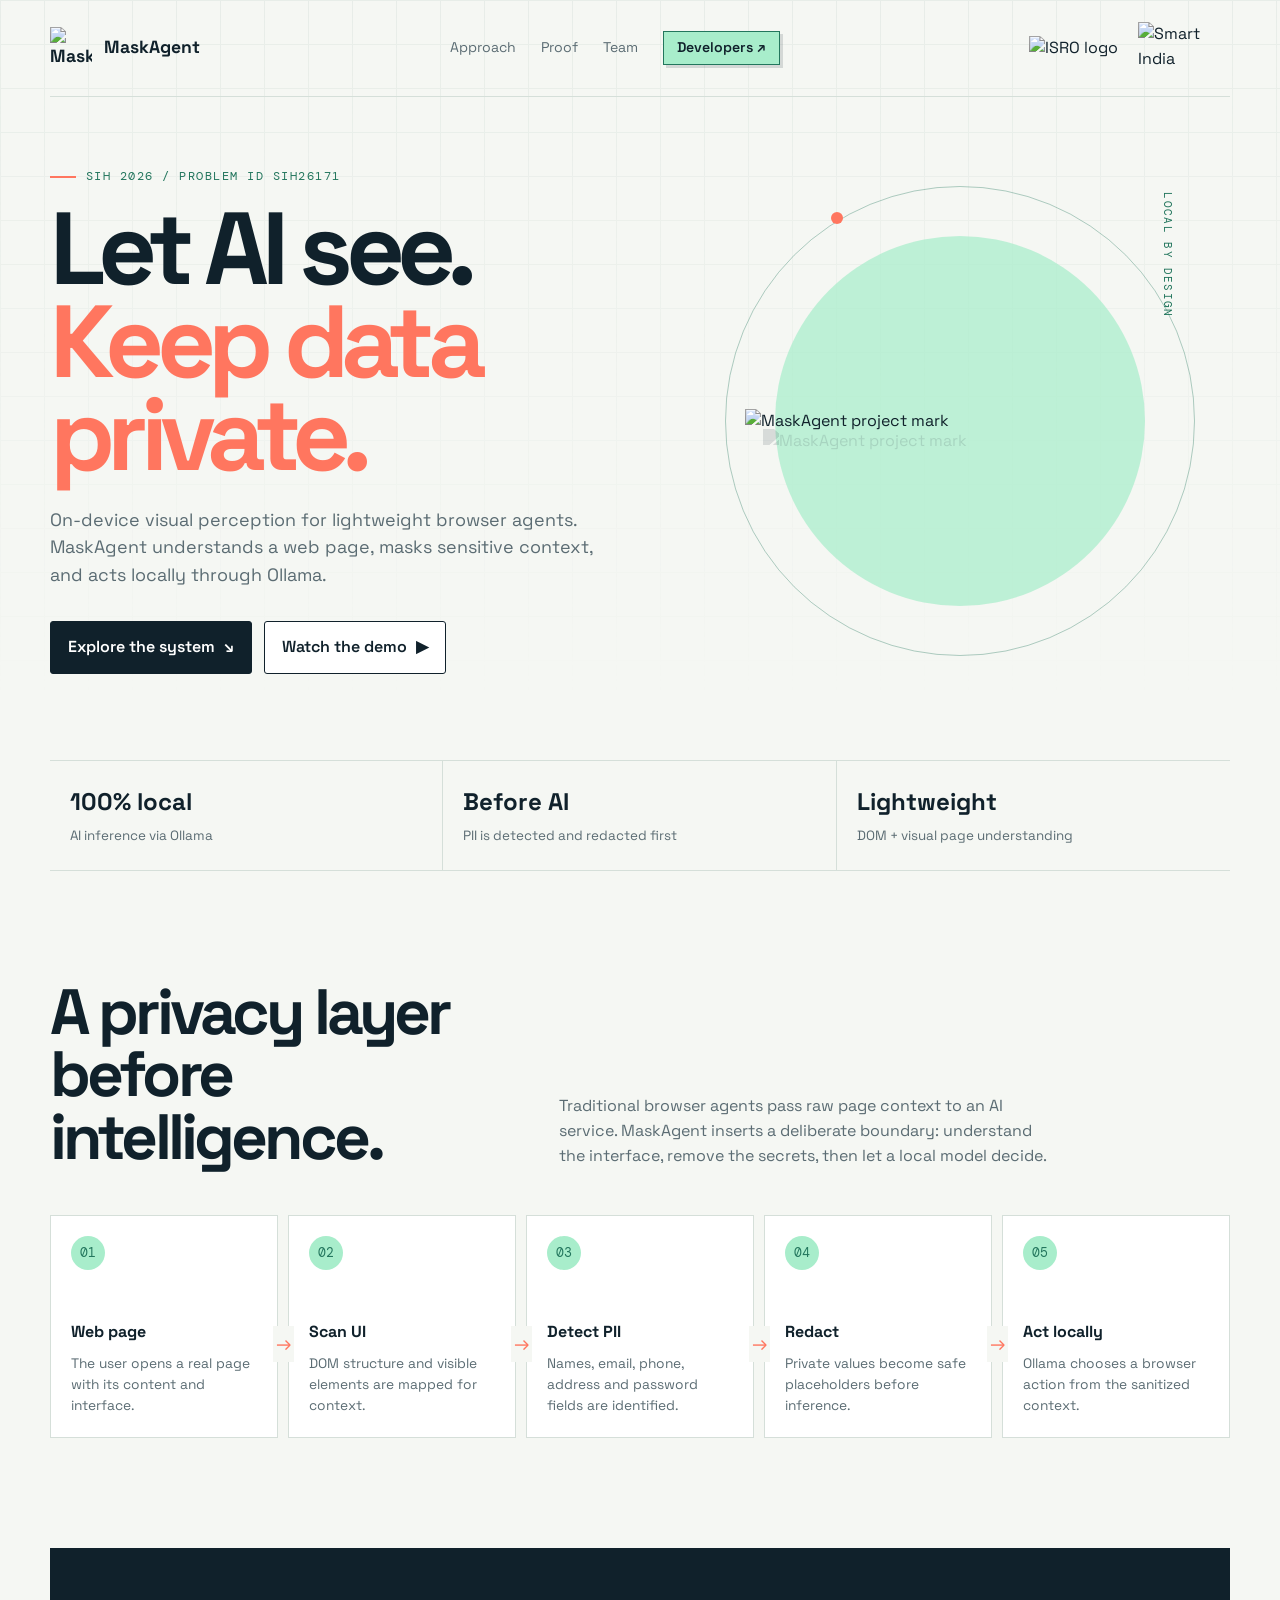
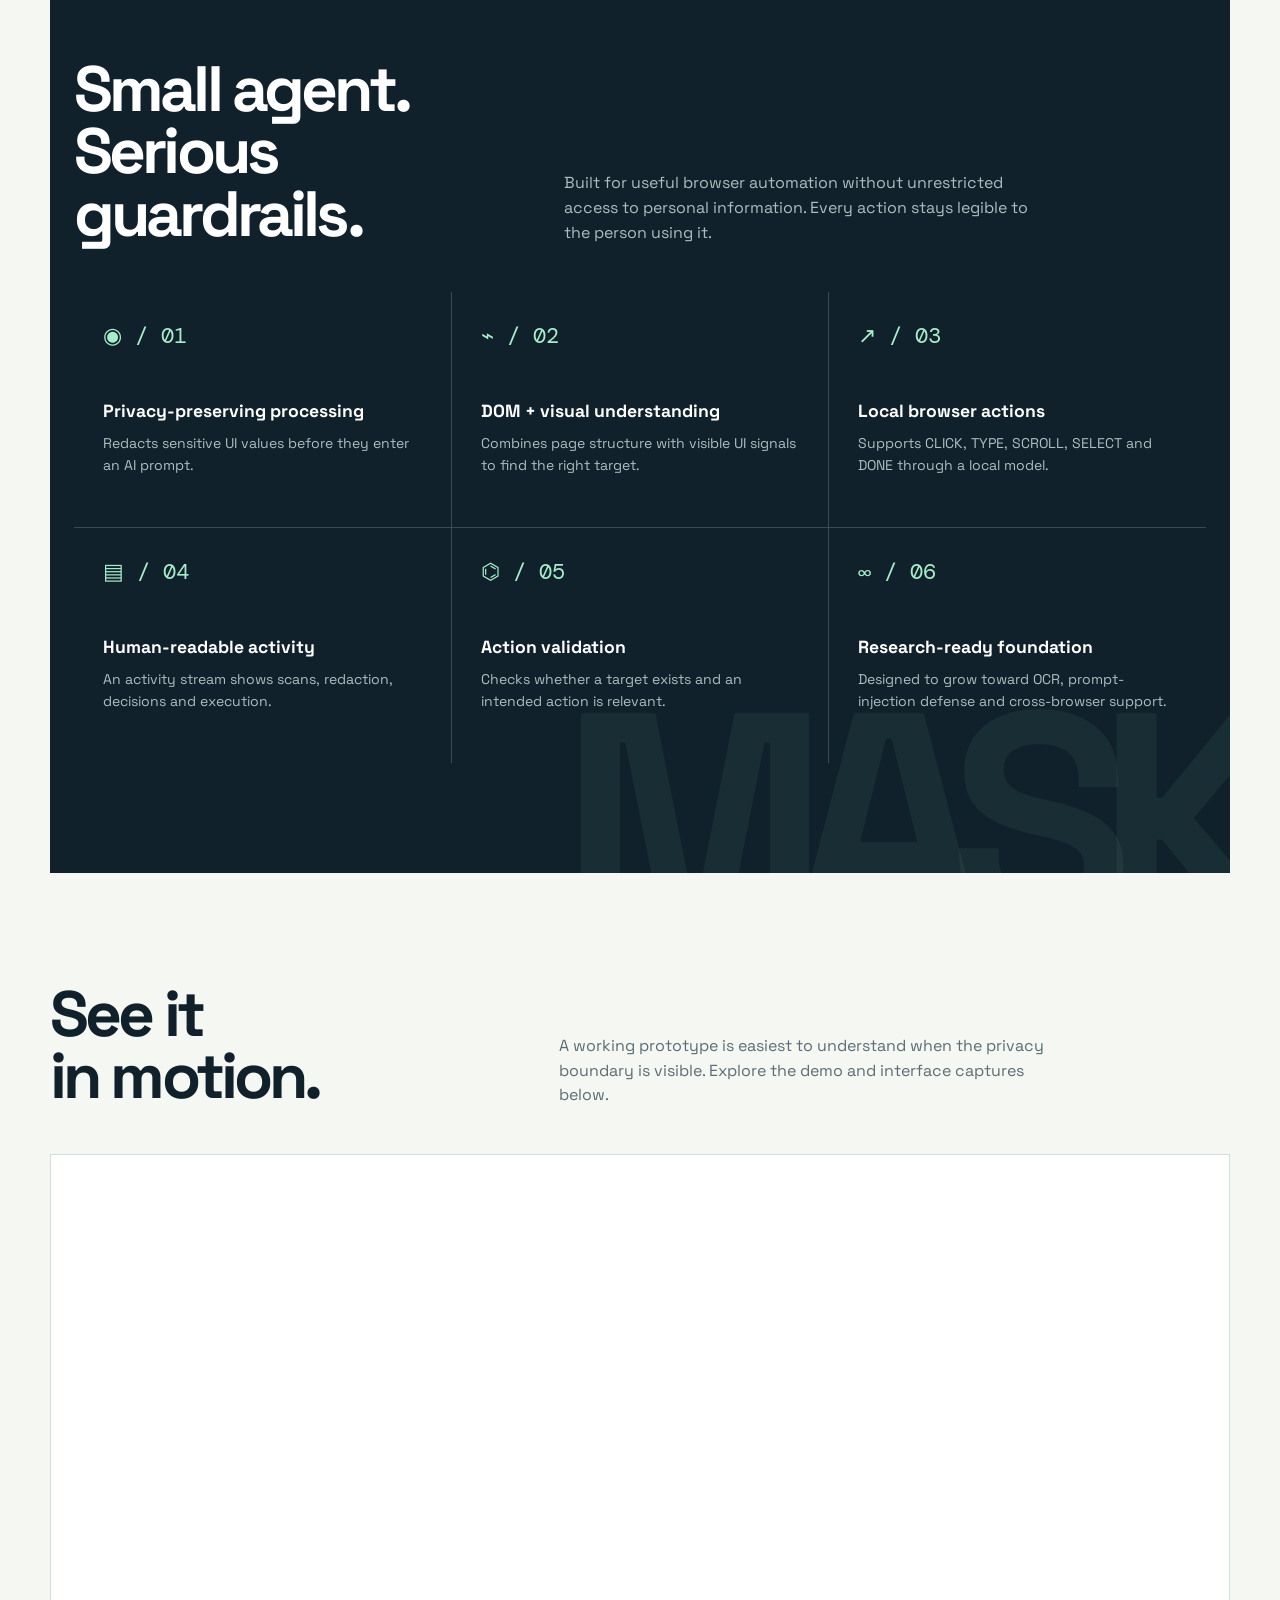
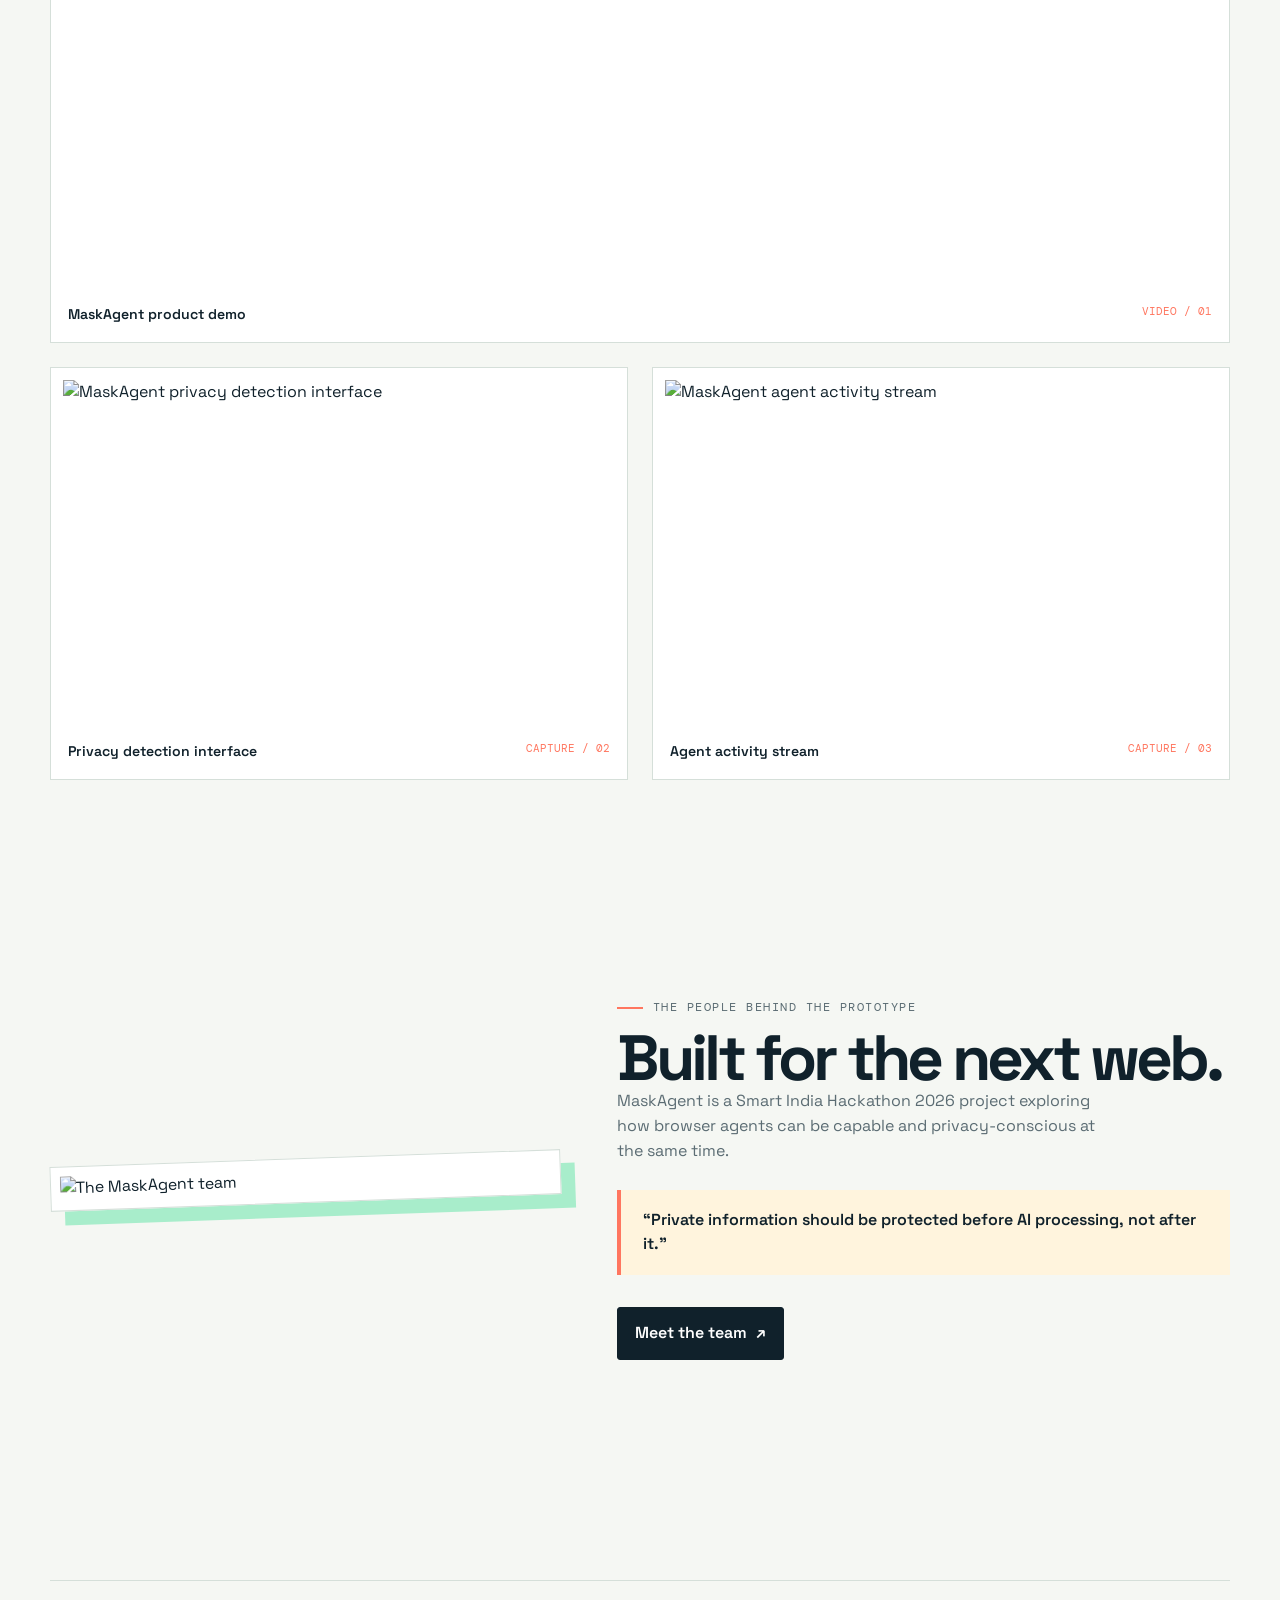
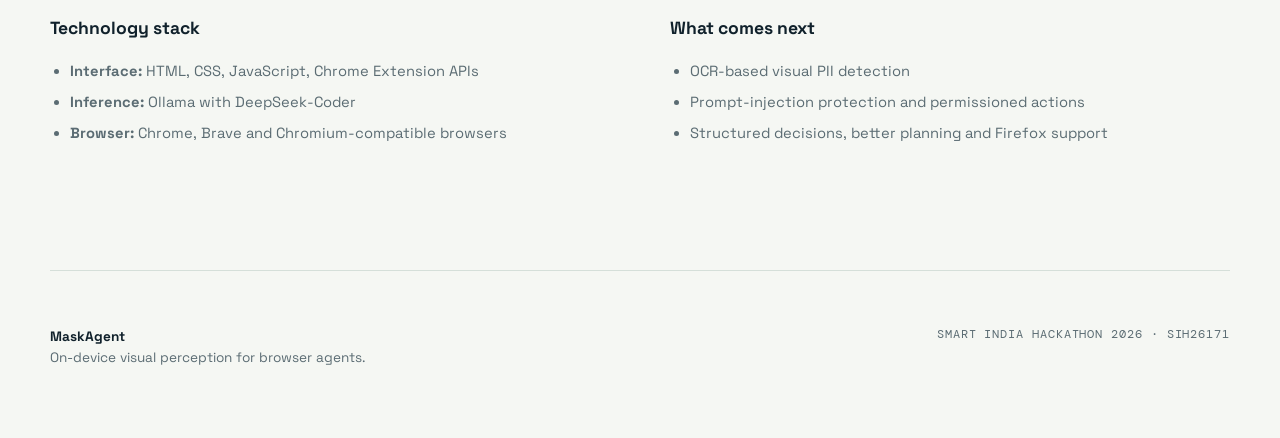
==== commit 0b6e0d92: "Refactor navigation styles for consistency and layout" ====
--- a/index.html
+++ b/index.html
@@ -22,10 +22,10 @@
         .topbar { display:flex; align-items:center; justify-content:space-between; padding:22px 0; border-bottom:1px solid var(--line); }
         .brand { display:flex; align-items:center; gap:12px; font-weight:700; font-size:1.1rem; }
         .brand img { width:42px; height:42px; object-fit:contain; }
-        nav { display:flex; gap:25px; color:var(--muted); font-size:.88rem; }
+        nav { display:flex; align-items:center; gap:25px; color:var(--muted); font-size:.88rem; }
         nav a:hover { color:var(--coral); }
-        nav .nav-button { padding:7px 11px; border:1px solid var(--ink); color:var(--ink); background:var(--white); }
-        nav .nav-button:hover { color:var(--white); background:var(--ink); }
+        nav .nav-button { display:inline-flex; align-items:center; height:34px; padding:0 13px; border:1px solid var(--mint-deep); color:var(--ink); background:var(--mint); font-weight:600; box-shadow:3px 3px 0 rgba(16,33,43,.14); }
+        nav .nav-button:hover { color:var(--white); background:var(--coral); border-color:var(--coral); box-shadow:3px 3px 0 var(--ink); }
         .partners { display:flex; align-items:center; gap:20px; }
         .partners img { max-width:92px; max-height:52px; object-fit:contain; }
         .hero { display:grid; grid-template-columns:1.04fr .96fr; gap:56px; min-height:650px; align-items:center; padding:72px 0 86px; }
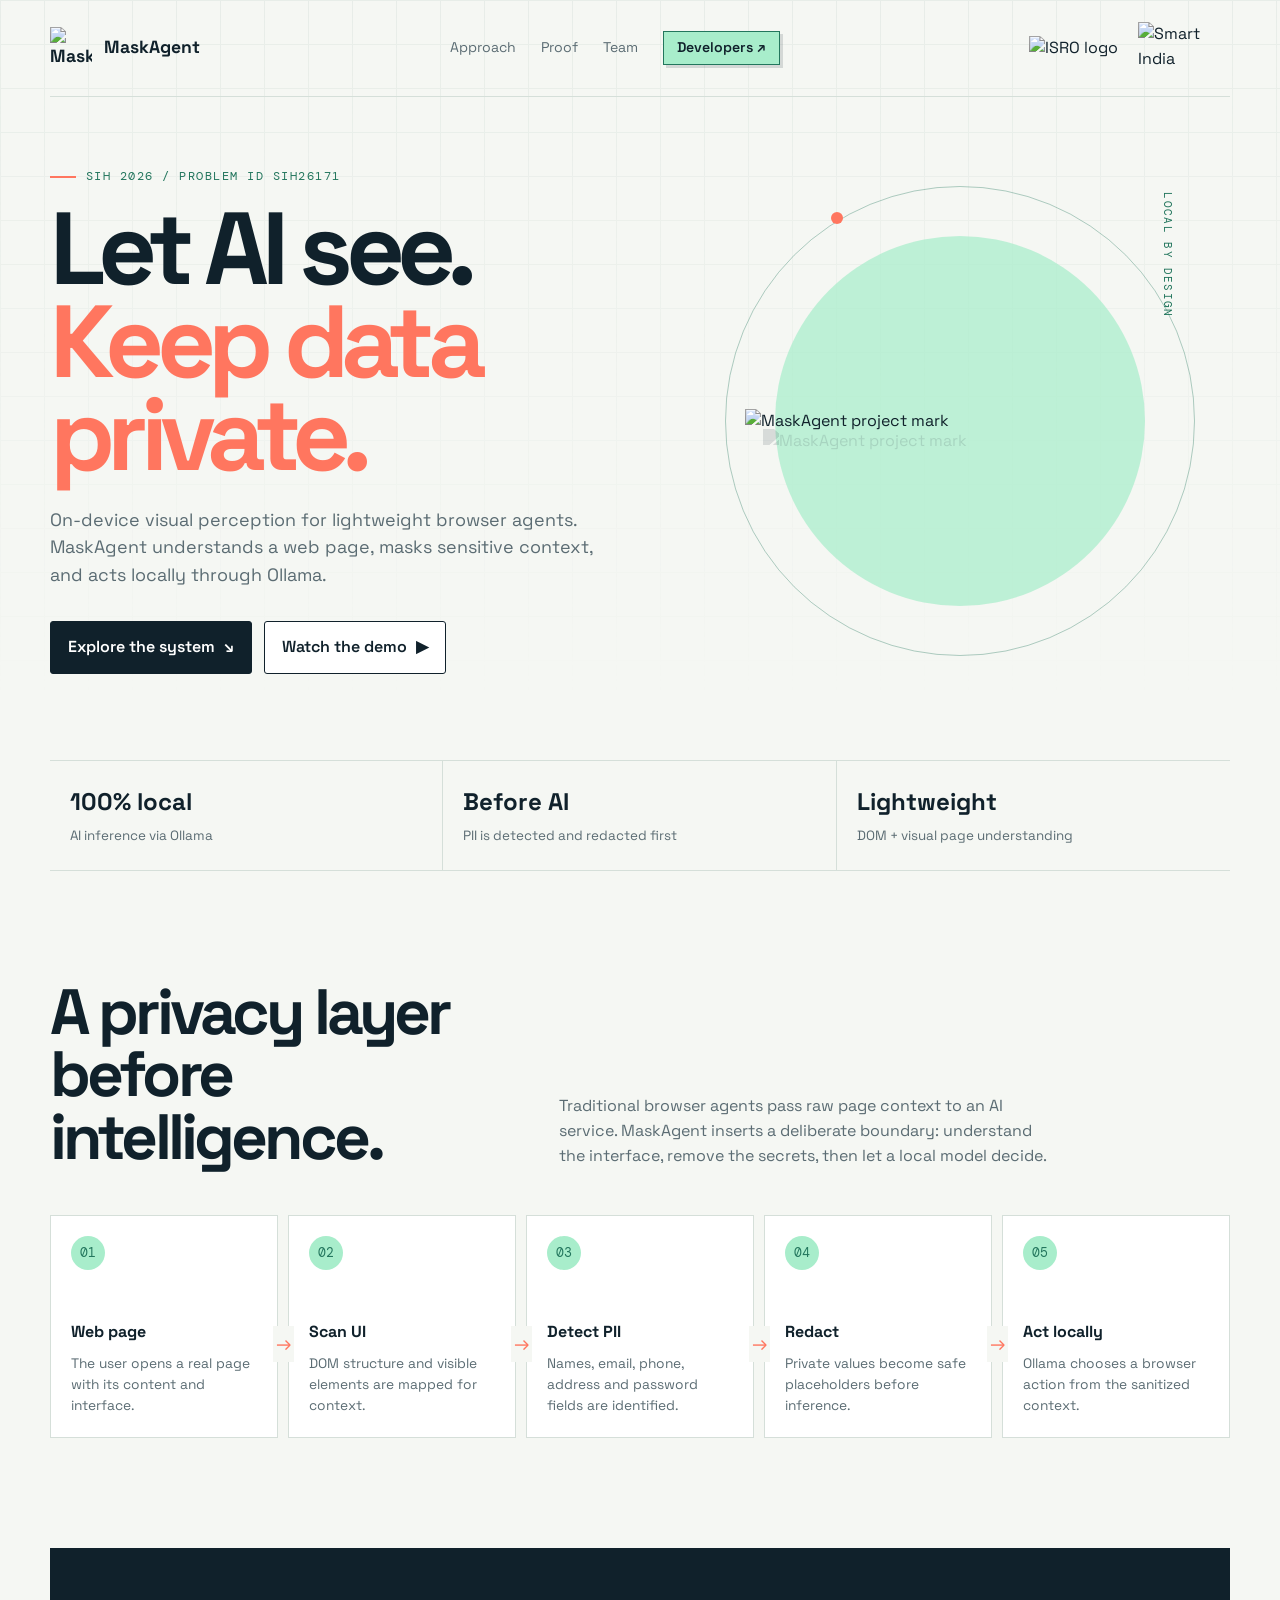
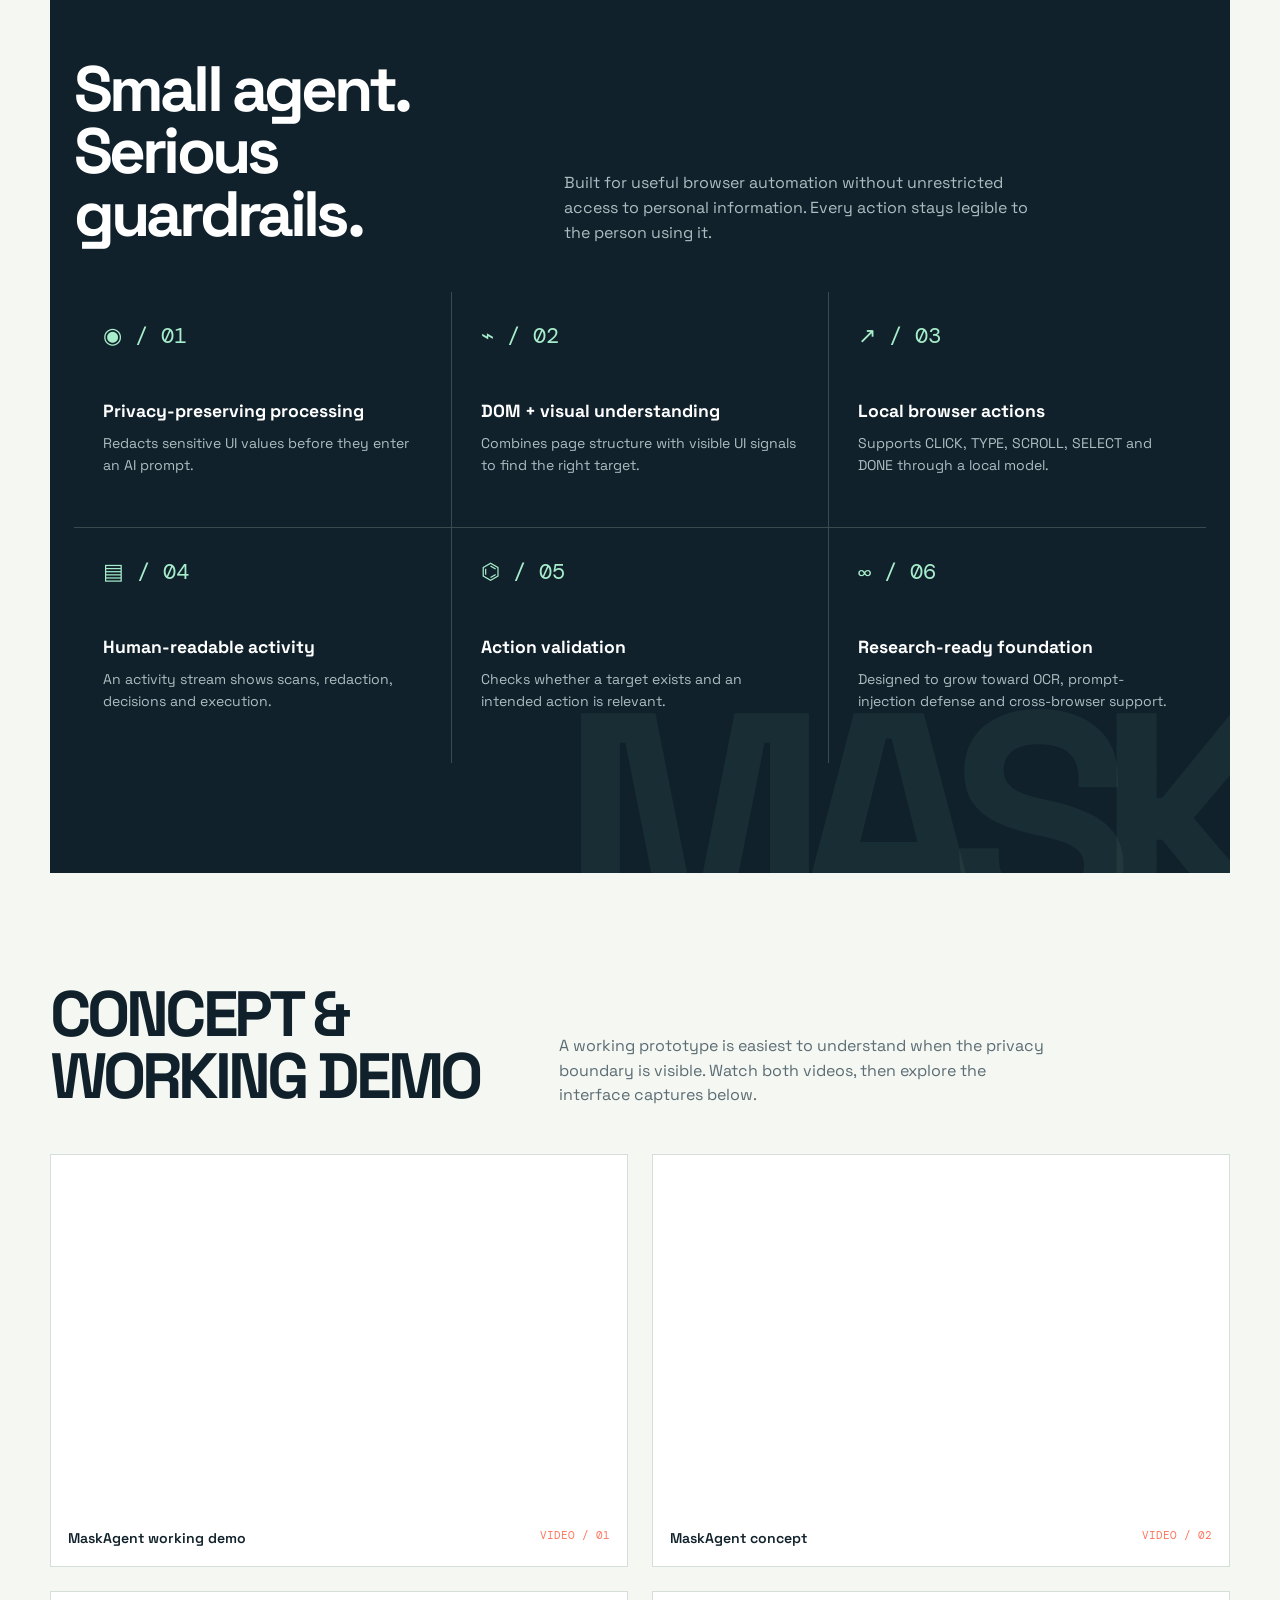
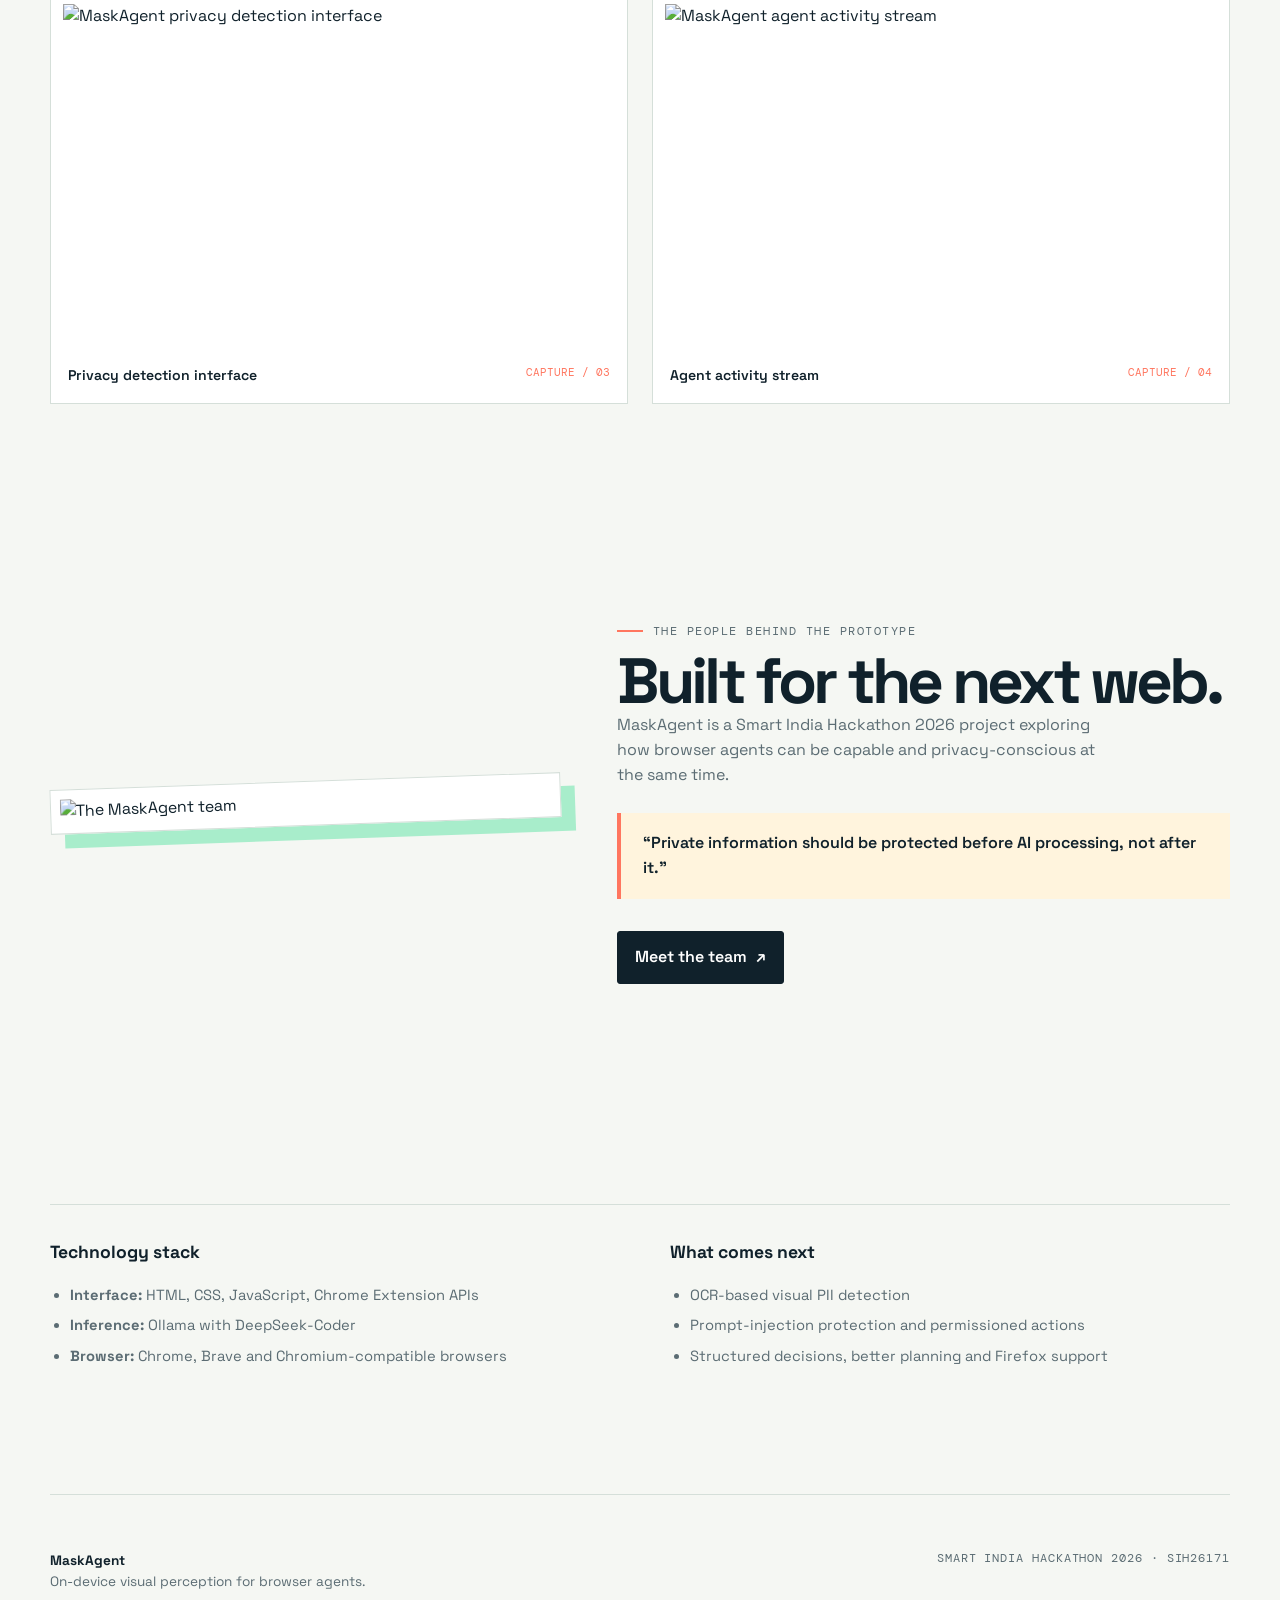
==== commit 73828718: "Refactor proof section and remove video card styles Removed video card styles and updated proof sect" ====
--- a/index.html
+++ b/index.html
@@ -72,8 +72,6 @@
         .feature h3 { font-size:1.1rem; margin-bottom:8px; }
         .feature p { color:#aebdc0; font-size:.88rem; margin-bottom:0; }
         .proof { display:grid; grid-template-columns:1fr 1fr; gap:24px; }
-        .proof .video-card { grid-column:1/-1; }
-        .video-card iframe { aspect-ratio:21/9; }
         .media-card { margin:0; background:var(--white); border:1px solid var(--line); padding:12px; transition:transform .25s,box-shadow .25s; }
         .media-card:hover { transform:translateY(-5px); box-shadow:8px 8px 0 var(--mint); }
         .media-card img,.media-card iframe { display:block; width:100%; aspect-ratio:16/10; object-fit:cover; border:0; }
@@ -112,7 +110,6 @@
             .step-num { margin-bottom:20px; }
             .step:not(:last-child)::after { content:'↓'; right:50%; top:auto; bottom:-18px; }
             .feature-grid,.proof { grid-template-columns:1fr; }
-            .proof .video-card { grid-column:auto; }
             footer { flex-direction:column; }
         }
         @media (prefers-reduced-motion:reduce) { *,*::before,*::after { animation-duration:.01ms!important; transition-duration:.01ms!important; } html { scroll-behavior:auto; } }
@@ -130,7 +127,7 @@
             <div class="statbar reveal"><div class="stat"><strong>100% local</strong><span>AI inference via Ollama</span></div><div class="stat"><strong>Before AI</strong><span>PII is detected and redacted first</span></div><div class="stat"><strong>Lightweight</strong><span>DOM + visual page understanding</span></div></div>
             <section id="approach" class="reveal"><div class="section-head"><h2>A privacy layer<br>before intelligence.</h2><p>Traditional browser agents pass raw page context to an AI service. MaskAgent inserts a deliberate boundary: understand the interface, remove the secrets, then let a local model decide.</p></div><div class="pipeline"><article class="step"><div class="step-num">01</div><h3>Web page</h3><p>The user opens a real page with its content and interface.</p></article><article class="step"><div class="step-num">02</div><h3>Scan UI</h3><p>DOM structure and visible elements are mapped for context.</p></article><article class="step"><div class="step-num">03</div><h3>Detect PII</h3><p>Names, email, phone, address and password fields are identified.</p></article><article class="step"><div class="step-num">04</div><h3>Redact</h3><p>Private values become safe placeholders before inference.</p></article><article class="step"><div class="step-num">05</div><h3>Act locally</h3><p>Ollama chooses a browser action from the sanitized context.</p></article></div></section>
             <section class="dark-band"><div class="wrap"><div class="section-head reveal"><h2>Small agent.<br>Serious guardrails.</h2><p>Built for useful browser automation without unrestricted access to personal information. Every action stays legible to the person using it.</p></div><div class="feature-grid reveal"><article class="feature"><div class="feature-icon">◉ / 01</div><h3>Privacy-preserving processing</h3><p>Redacts sensitive UI values before they enter an AI prompt.</p></article><article class="feature"><div class="feature-icon">⌁ / 02</div><h3>DOM + visual understanding</h3><p>Combines page structure with visible UI signals to find the right target.</p></article><article class="feature"><div class="feature-icon">↗ / 03</div><h3>Local browser actions</h3><p>Supports CLICK, TYPE, SCROLL, SELECT and DONE through a local model.</p></article><article class="feature"><div class="feature-icon">▤ / 04</div><h3>Human-readable activity</h3><p>An activity stream shows scans, redaction, decisions and execution.</p></article><article class="feature"><div class="feature-icon">⌬ / 05</div><h3>Action validation</h3><p>Checks whether a target exists and an intended action is relevant.</p></article><article class="feature"><div class="feature-icon">∞ / 06</div><h3>Research-ready foundation</h3><p>Designed to grow toward OCR, prompt-injection defense and cross-browser support.</p></article></div></div></section>
-            <section id="proof" class="reveal"><div class="section-head"><h2>See it<br>in motion.</h2><p>A working prototype is easiest to understand when the privacy boundary is visible. Explore the demo and interface captures below.</p></div><div class="proof"><figure class="media-card video-card"><iframe src="https://www.youtube.com/embed/jCiSNUajwM0" title="MaskAgent demonstration video" allow="accelerometer; autoplay; clipboard-write; encrypted-media; gyroscope; picture-in-picture" allowfullscreen></iframe><figcaption>MaskAgent product demo <span>VIDEO / 01</span></figcaption></figure><figure class="media-card"><img src="https://raw.githubusercontent.com/bhuvanesh-m-dev/maskagent/refs/heads/main/img/1-Screenshot%20from%202026-08-23%2017-13-22.png" alt="MaskAgent privacy detection interface"><figcaption>Privacy detection interface <span>CAPTURE / 02</span></figcaption></figure><figure class="media-card"><img src="https://raw.githubusercontent.com/bhuvanesh-m-dev/maskagent/refs/heads/main/img/2-Screenshot%20from%202026-08-23%2017-18-08.png" alt="MaskAgent agent activity stream"><figcaption>Agent activity stream <span>CAPTURE / 03</span></figcaption></figure></div></section>
+            <section id="proof" class="reveal"><div class="section-head"><h2>CONCEPT &amp;<br>WORKING DEMO</h2><p>A working prototype is easiest to understand when the privacy boundary is visible. Watch both videos, then explore the interface captures below.</p></div><div class="proof"><figure class="media-card video-card"><iframe src="https://www.youtube.com/embed/jCiSNUajwM0" title="MaskAgent working demo video" allow="accelerometer; autoplay; clipboard-write; encrypted-media; gyroscope; picture-in-picture" allowfullscreen></iframe><figcaption>MaskAgent working demo <span>VIDEO / 01</span></figcaption></figure><figure class="media-card video-card"><iframe src="https://www.youtube.com/embed/_rl1w6US6_U" title="MaskAgent concept video" allow="accelerometer; autoplay; clipboard-write; encrypted-media; gyroscope; picture-in-picture" allowfullscreen></iframe><figcaption>MaskAgent concept <span>VIDEO / 02</span></figcaption></figure><figure class="media-card"><img src="https://raw.githubusercontent.com/bhuvanesh-m-dev/maskagent/refs/heads/main/img/1-Screenshot%20from%202026-08-23%2017-13-22.png" alt="MaskAgent privacy detection interface"><figcaption>Privacy detection interface <span>CAPTURE / 03</span></figcaption></figure><figure class="media-card"><img src="https://raw.githubusercontent.com/bhuvanesh-m-dev/maskagent/refs/heads/main/img/2-Screenshot%20from%202026-08-23%2017-18-08.png" alt="MaskAgent agent activity stream"><figcaption>Agent activity stream <span>CAPTURE / 04</span></figcaption></figure></div></section>
             <section id="team" class="reveal"><div class="team"><div><img src="https://raw.githubusercontent.com/bhuvanesh-m-dev/maskagent/refs/heads/main/img/immortal6.png" alt="The MaskAgent team"></div><div class="team-copy"><p class="eyebrow">The people behind the prototype</p><h2>Built for the next web.</h2><p>MaskAgent is a Smart India Hackathon 2026 project exploring how browser agents can be capable and privacy-conscious at the same time.</p><div class="callout">“Private information should be protected before AI processing, not after it.”</div><div class="actions"><a class="button primary" href="team.html">Meet the team <span>↗</span></a></div></div></div></section>
             <section class="reveal"><div class="details"><div><h3>Technology stack</h3><ul><li><strong>Interface:</strong> HTML, CSS, JavaScript, Chrome Extension APIs</li><li><strong>Inference:</strong> Ollama with DeepSeek-Coder</li><li><strong>Browser:</strong> Chrome, Brave and Chromium-compatible browsers</li></ul></div><div><h3>What comes next</h3><ul><li>OCR-based visual PII detection</li><li>Prompt-injection protection and permissioned actions</li><li>Structured decisions, better planning and Firefox support</li></ul></div></div></section>
         </main>
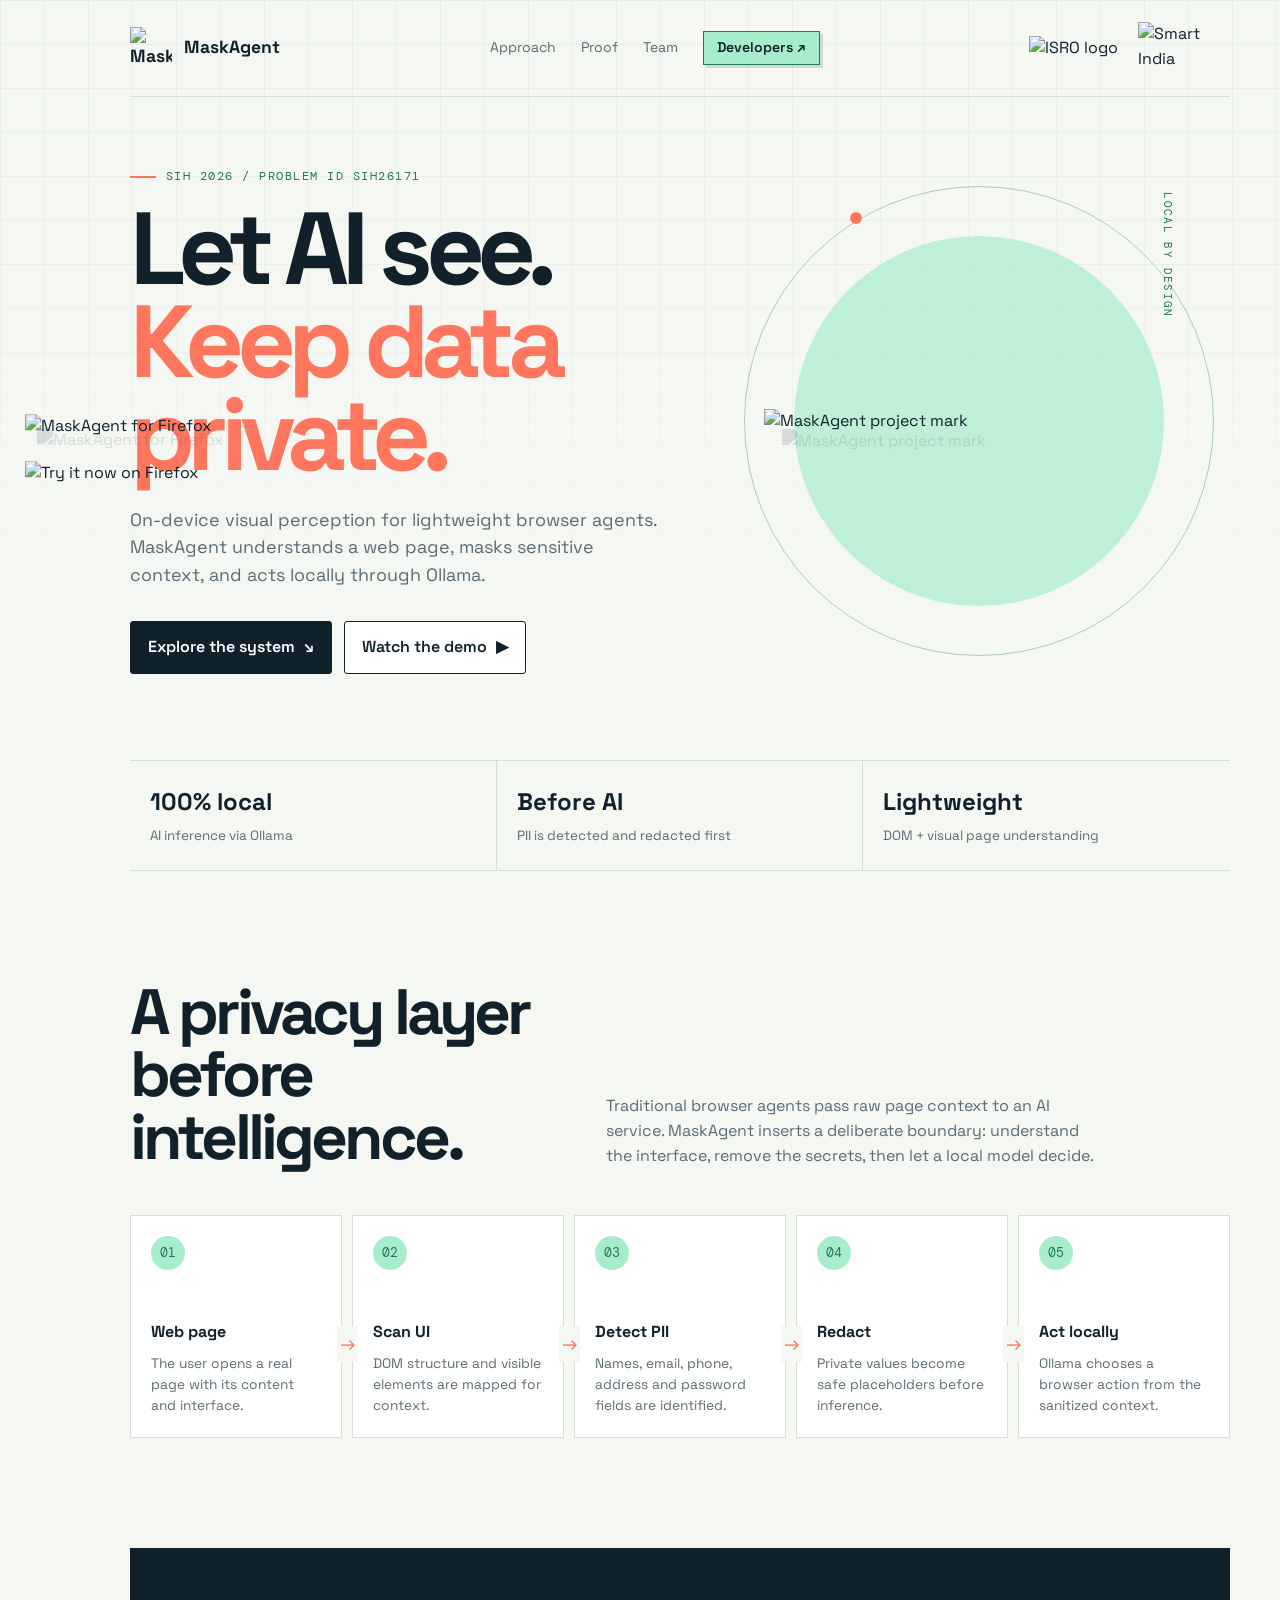
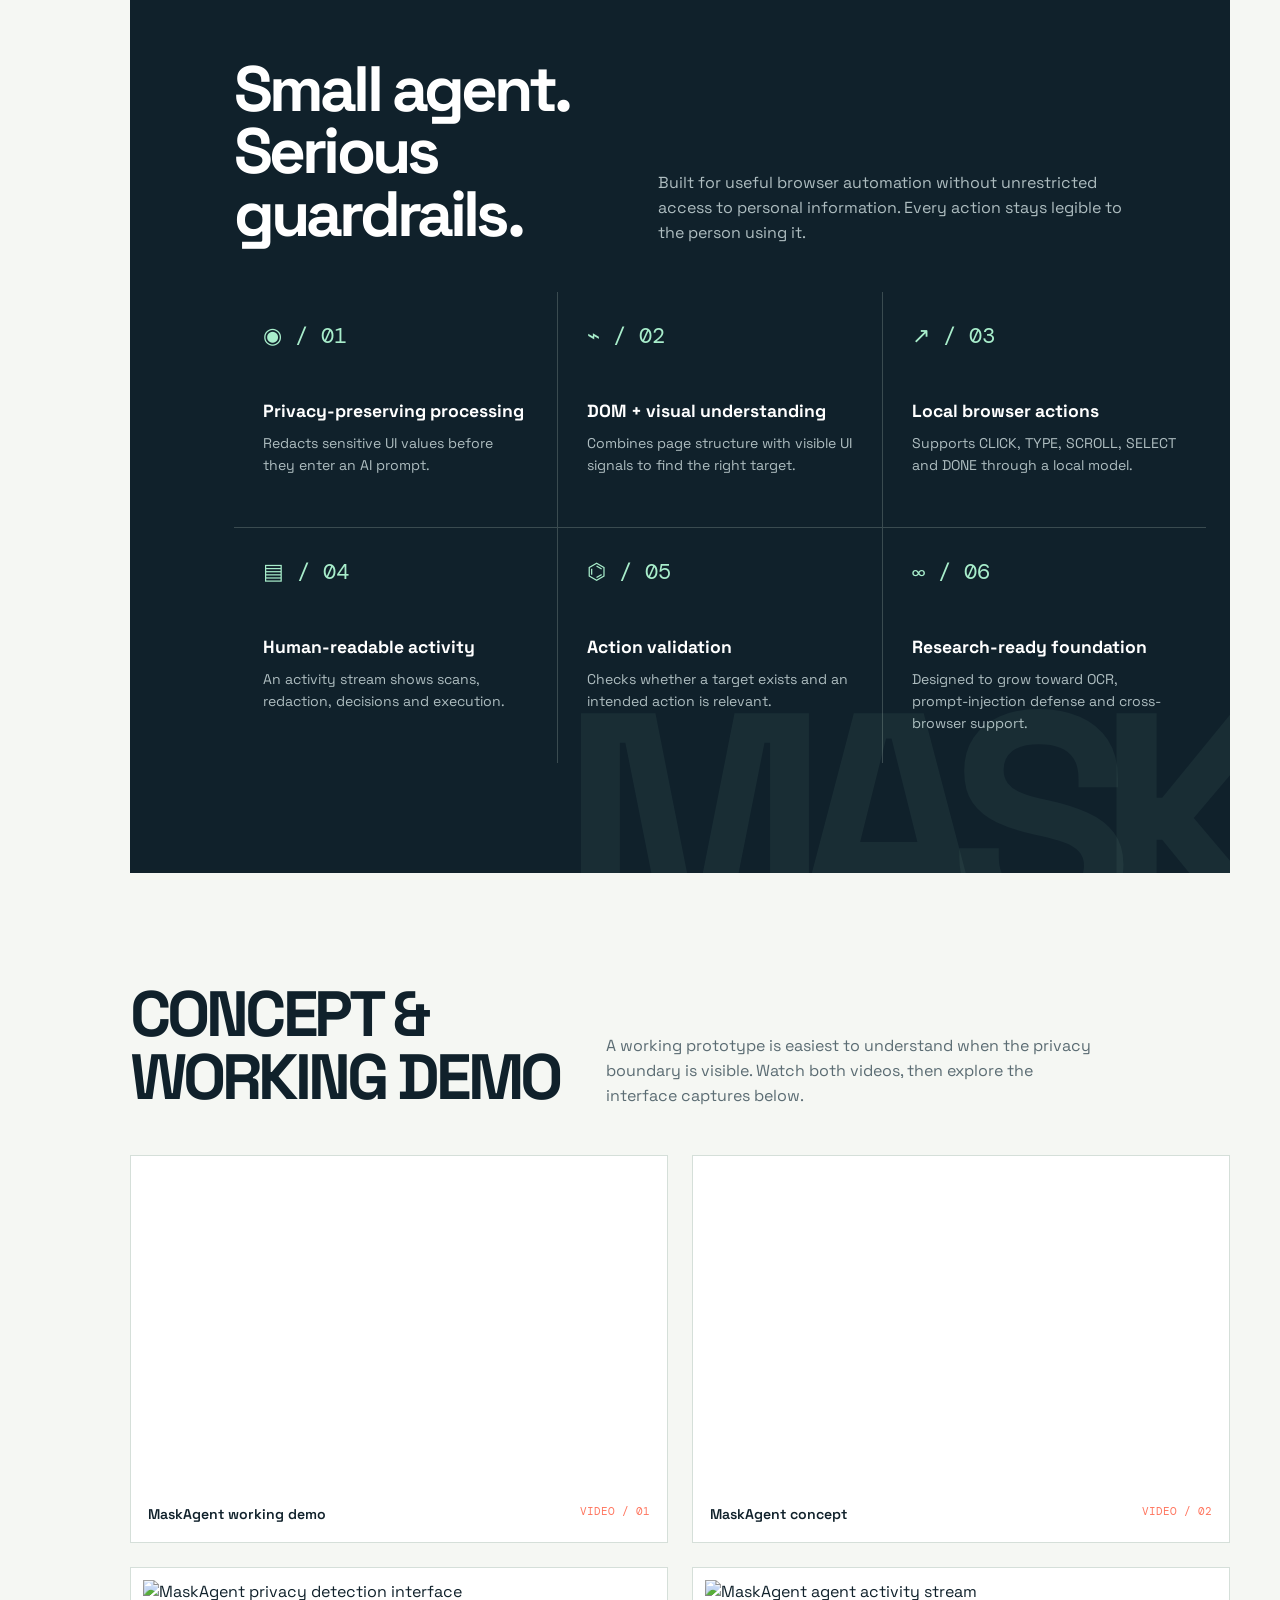
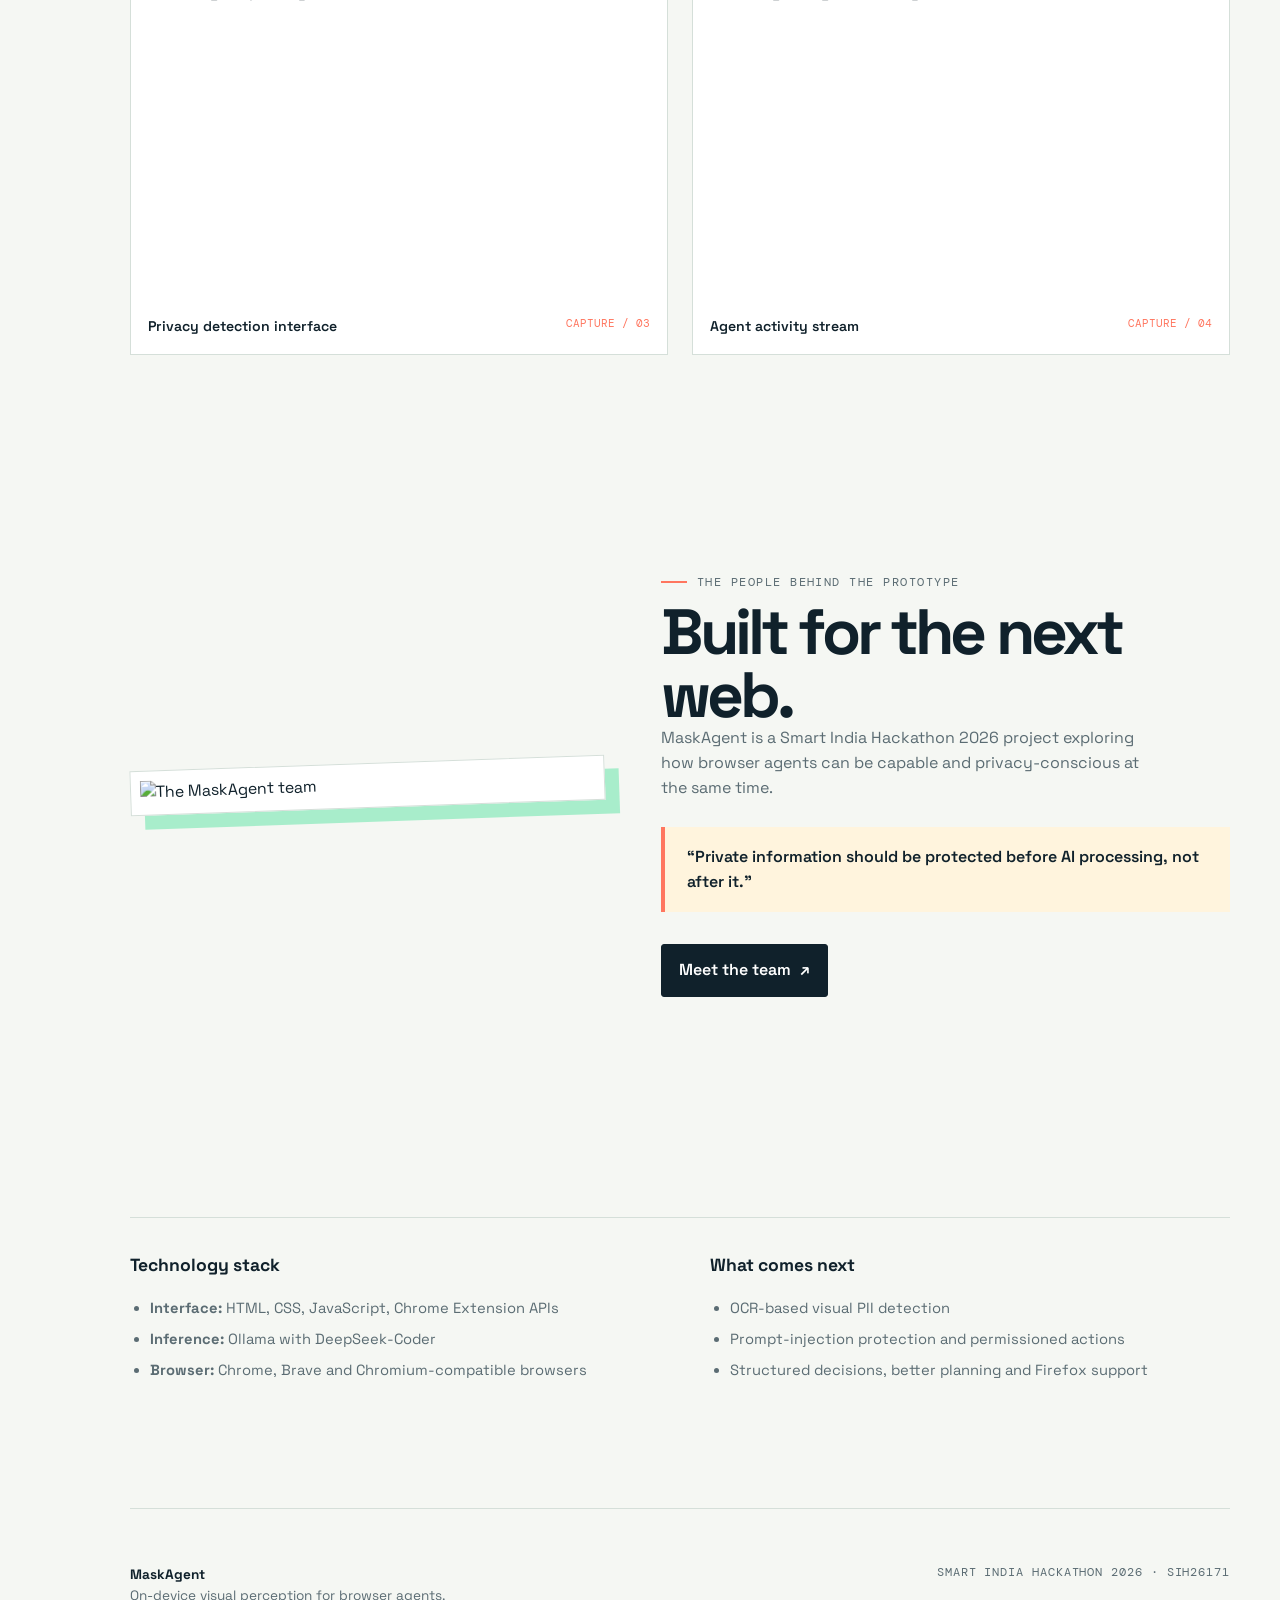
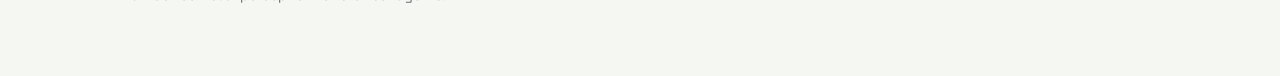
==== commit 554fe5ec: "Implement fixed left panel for Firefox extension Added a fixed left panel for Firefox extension prom" ====
--- a/index.html
+++ b/index.html
@@ -28,6 +28,42 @@
         nav .nav-button:hover { color:var(--white); background:var(--coral); border-color:var(--coral); box-shadow:3px 3px 0 var(--ink); }
         .partners { display:flex; align-items:center; gap:20px; }
         .partners img { max-width:92px; max-height:52px; object-fit:contain; }
+
+        /* ===== FIXED LEFT PANEL – 2.5× size, no green circle ===== */
+        .fixed-left {
+            position: fixed;
+            left: 12px;
+            top: 50%;
+            transform: translateY(-50%);
+            z-index: 100;
+            display: flex;
+            flex-direction: column;
+            align-items: center;
+            gap: 22px;
+            width: 375px;
+            pointer-events: none;
+        }
+        .fixed-left a {
+            display: block;
+            pointer-events: auto;
+            transition: transform .2s, filter .2s;
+        }
+        .fixed-left a:hover {
+            transform: translateY(-5px);
+            filter: brightness(1.05);
+        }
+        .fixed-left .hero-main {
+            width: 350px;
+            filter: drop-shadow(12px 14px 0 rgba(16,33,43,.13));
+            animation: float 6s ease-in-out infinite;
+            display: block;
+        }
+        .fixed-left .try-btn img {
+            width: 350px;
+            height: auto;
+            display: block;
+        }
+
         .hero { display:grid; grid-template-columns:1.04fr .96fr; gap:56px; min-height:650px; align-items:center; padding:72px 0 86px; }
         h1,h2,h3,p { margin-top:0; }
         h1 { max-width:690px; margin:18px 0 24px; font-size:clamp(3.4rem,8vw,7.6rem); line-height:.91; letter-spacing:-.075em; font-weight:700; }
@@ -91,6 +127,11 @@
         footer strong { color:var(--ink); }
         .reveal { opacity:0; transform:translateY(24px); transition:opacity .7s ease,transform .7s ease; }
         .reveal.visible { opacity:1; transform:none; }
+
+        @media (min-width: 1200px) {
+            .wrap { padding-left: 80px; }
+        }
+
         @media (max-width:800px) {
             .wrap { width:min(100% - 32px,620px); }
             nav { display:none; }
@@ -111,11 +152,23 @@
             .step:not(:last-child)::after { content:'↓'; right:50%; top:auto; bottom:-18px; }
             .feature-grid,.proof { grid-template-columns:1fr; }
             footer { flex-direction:column; }
+            .fixed-left { display: none; }
         }
         @media (prefers-reduced-motion:reduce) { *,*::before,*::after { animation-duration:.01ms!important; transition-duration:.01ms!important; } html { scroll-behavior:auto; } }
     </style>
 </head>
 <body>
+
+    <!-- FIXED LEFT SIDE IMAGES – both link to the Firefox addon -->
+    <div class="fixed-left" aria-label="Firefox extension promotion">
+        <a href="https://addons.mozilla.org/en-US/firefox/addon/maskagent/" target="_blank" rel="noopener noreferrer">
+            <img class="hero-main" src="https://raw.githubusercontent.com/bhuvanesh-m-dev/maskagent/refs/heads/main/img/firefox-maskagent.png" alt="MaskAgent for Firefox">
+        </a>
+        <a class="try-btn" href="https://addons.mozilla.org/en-US/firefox/addon/maskagent/" target="_blank" rel="noopener noreferrer">
+            <img src="https://raw.githubusercontent.com/bhuvanesh-m-dev/maskagent/refs/heads/main/img/fox_tryitnow_button.png" alt="Try it now on Firefox">
+        </a>
+    </div>
+
     <div class="wrap">
         <header class="topbar">
             <a class="brand" href="#top"><img src="https://raw.githubusercontent.com/bhuvanesh-m-dev/maskagent/refs/heads/main/img/maskagent.png" alt="MaskAgent logo">MaskAgent</a>
@@ -123,7 +176,21 @@
             <div class="partners" aria-label="Project partners"><img src="https://raw.githubusercontent.com/bhuvanesh-m-dev/maskagent/refs/heads/main/img/isro.webp" alt="ISRO logo"><img src="https://raw.githubusercontent.com/bhuvanesh-m-dev/maskagent/refs/heads/main/img/sih2026.png" alt="Smart India Hackathon 2026 logo"></div>
         </header>
         <main id="top">
-            <section class="hero"><div class="hero-copy reveal"><p class="eyebrow">SIH 2026 / Problem ID SIH26171</p><h1>Let AI see.<br><span>Keep data private.</span></h1><p>On-device visual perception for lightweight browser agents. MaskAgent understands a web page, masks sensitive context, and acts locally through Ollama.</p><div class="actions"><a class="button primary" href="#approach">Explore the system <span>↘</span></a><a class="button secondary" href="#proof">Watch the demo <span>▶</span></a></div></div><div class="hero-visual reveal"><div class="orbit"></div><img src="https://raw.githubusercontent.com/bhuvanesh-m-dev/maskagent/refs/heads/main/img/maskagent.png" alt="MaskAgent project mark"></div></section>
+            <section class="hero">
+                <div class="hero-copy reveal">
+                    <p class="eyebrow">SIH 2026 / Problem ID SIH26171</p>
+                    <h1>Let AI see.<br><span>Keep data private.</span></h1>
+                    <p>On-device visual perception for lightweight browser agents. MaskAgent understands a web page, masks sensitive context, and acts locally through Ollama.</p>
+                    <div class="actions">
+                        <a class="button primary" href="#approach">Explore the system <span>↘</span></a>
+                        <a class="button secondary" href="#proof">Watch the demo <span>▶</span></a>
+                    </div>
+                </div>
+                <div class="hero-visual reveal">
+                    <div class="orbit"></div>
+                    <img src="https://raw.githubusercontent.com/bhuvanesh-m-dev/maskagent/refs/heads/main/img/maskagent.png" alt="MaskAgent project mark">
+                </div>
+            </section>
             <div class="statbar reveal"><div class="stat"><strong>100% local</strong><span>AI inference via Ollama</span></div><div class="stat"><strong>Before AI</strong><span>PII is detected and redacted first</span></div><div class="stat"><strong>Lightweight</strong><span>DOM + visual page understanding</span></div></div>
             <section id="approach" class="reveal"><div class="section-head"><h2>A privacy layer<br>before intelligence.</h2><p>Traditional browser agents pass raw page context to an AI service. MaskAgent inserts a deliberate boundary: understand the interface, remove the secrets, then let a local model decide.</p></div><div class="pipeline"><article class="step"><div class="step-num">01</div><h3>Web page</h3><p>The user opens a real page with its content and interface.</p></article><article class="step"><div class="step-num">02</div><h3>Scan UI</h3><p>DOM structure and visible elements are mapped for context.</p></article><article class="step"><div class="step-num">03</div><h3>Detect PII</h3><p>Names, email, phone, address and password fields are identified.</p></article><article class="step"><div class="step-num">04</div><h3>Redact</h3><p>Private values become safe placeholders before inference.</p></article><article class="step"><div class="step-num">05</div><h3>Act locally</h3><p>Ollama chooses a browser action from the sanitized context.</p></article></div></section>
             <section class="dark-band"><div class="wrap"><div class="section-head reveal"><h2>Small agent.<br>Serious guardrails.</h2><p>Built for useful browser automation without unrestricted access to personal information. Every action stays legible to the person using it.</p></div><div class="feature-grid reveal"><article class="feature"><div class="feature-icon">◉ / 01</div><h3>Privacy-preserving processing</h3><p>Redacts sensitive UI values before they enter an AI prompt.</p></article><article class="feature"><div class="feature-icon">⌁ / 02</div><h3>DOM + visual understanding</h3><p>Combines page structure with visible UI signals to find the right target.</p></article><article class="feature"><div class="feature-icon">↗ / 03</div><h3>Local browser actions</h3><p>Supports CLICK, TYPE, SCROLL, SELECT and DONE through a local model.</p></article><article class="feature"><div class="feature-icon">▤ / 04</div><h3>Human-readable activity</h3><p>An activity stream shows scans, redaction, decisions and execution.</p></article><article class="feature"><div class="feature-icon">⌬ / 05</div><h3>Action validation</h3><p>Checks whether a target exists and an intended action is relevant.</p></article><article class="feature"><div class="feature-icon">∞ / 06</div><h3>Research-ready foundation</h3><p>Designed to grow toward OCR, prompt-injection defense and cross-browser support.</p></article></div></div></section>
